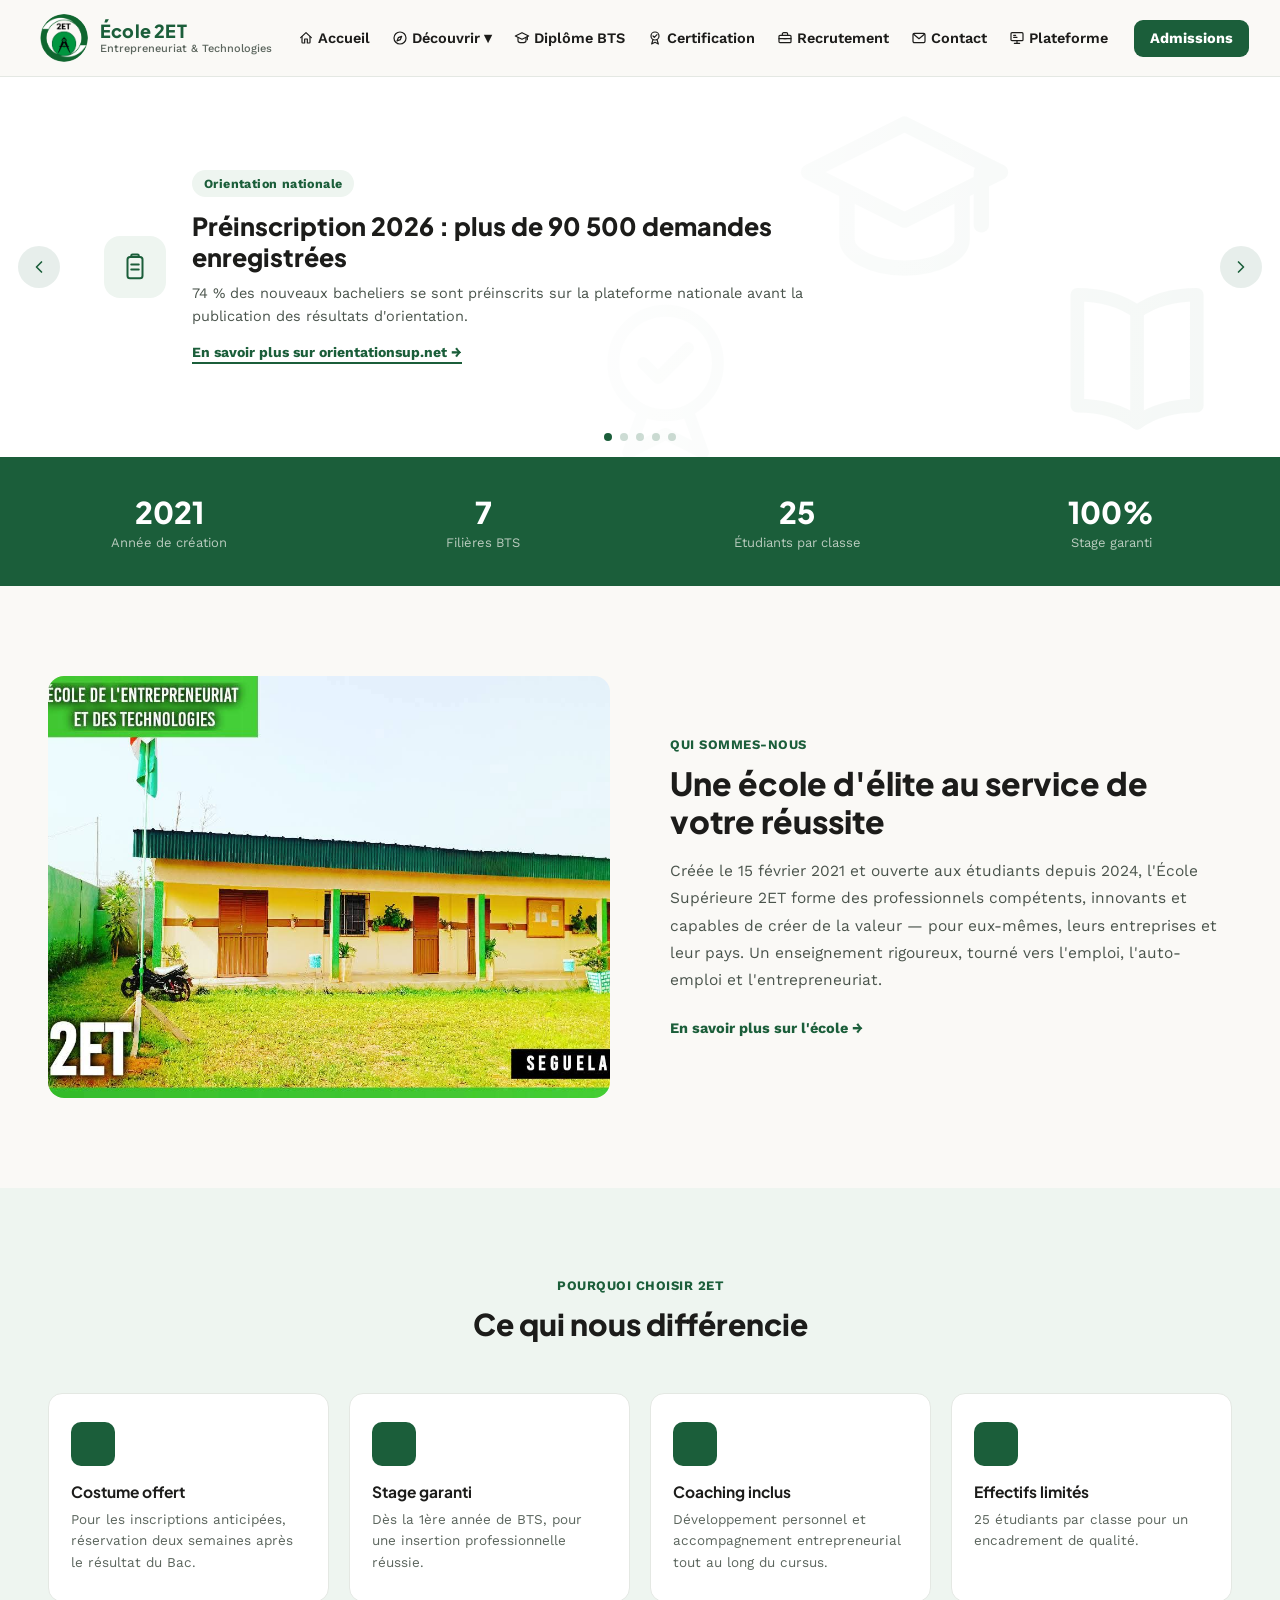
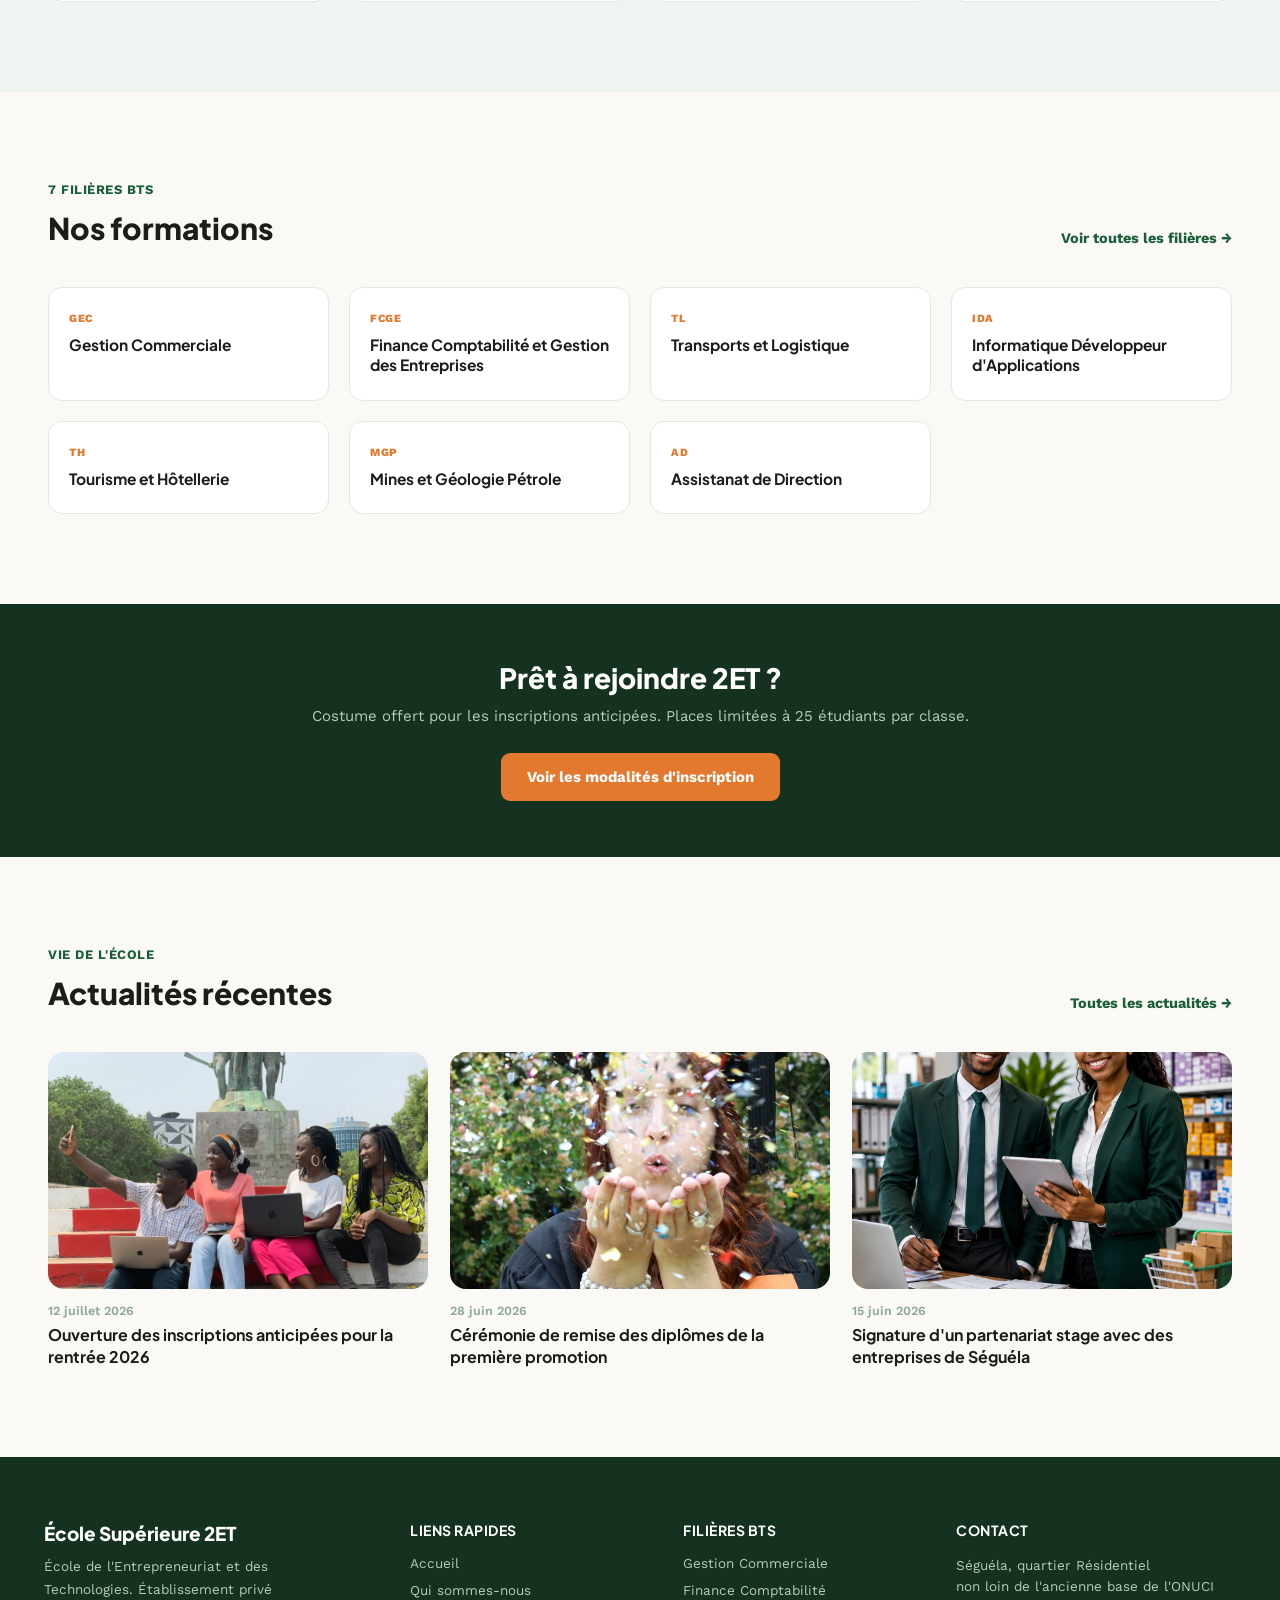
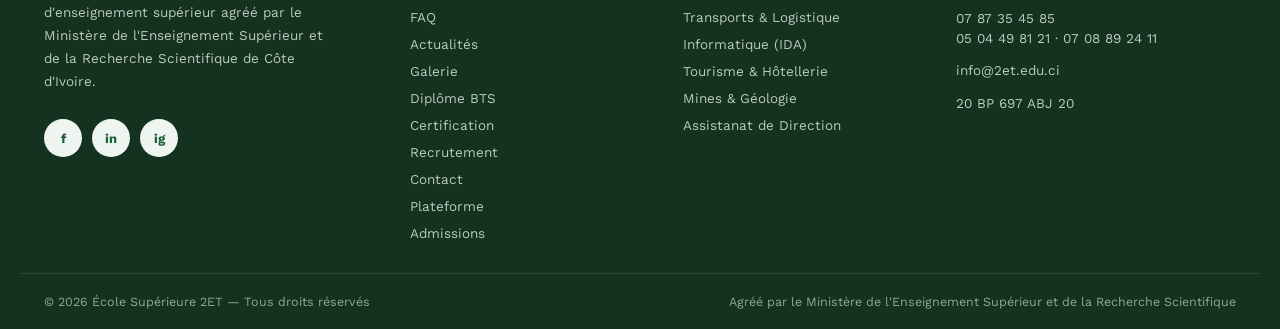
==== index.html @ e2f758a6 "Réorganise la navbar (icônes, regroupement Découvrir, correction du débordement sur écrans moyens) e" ====
<!DOCTYPE html>
<html lang="fr">
<head>
<meta charset="utf-8">
<meta name="viewport" content="width=device-width, initial-scale=1">
<title>École Supérieure 2ET — Votre avenir commence ici</title>
<meta name="description" content="École Supérieure 2ET, École de l'Entrepreneuriat et des Technologies à Séguéla, Côte d'Ivoire. 7 filières BTS, stage garanti dès la 1ère année.">
<link rel="icon" href="images/logo-2et.png">
<link rel="preconnect" href="https://fonts.googleapis.com">
<link href="https://fonts.googleapis.com/css2?family=Plus+Jakarta+Sans:wght@500;700;800&family=Work+Sans:wght@400;500;600&display=swap" rel="stylesheet">
<link rel="stylesheet" href="css/style.css">
</head>
<body>

<header class="site-header">
  <div class="container">
    <a href="index.html" class="brand">
      <img src="images/logo-2et.png" alt="Logo École 2ET">
      <div>
        <div class="brand-name">École 2ET</div>
        <div class="brand-sub">Entrepreneuriat &amp; Technologies</div>
      </div>
    </a>

    <nav class="site-nav">
      <a href="index.html"><svg class="nav-icon" viewBox="0 0 24 24" fill="none" stroke="currentColor" stroke-width="1.8" stroke-linecap="round" stroke-linejoin="round"><path d="M4 11.5 12 4l8 7.5"/><path d="M6 10v8.5a1 1 0 0 0 1 1h3v-6h4v6h3a1 1 0 0 0 1-1V10"/></svg>Accueil</a>
      <div class="nav-dropdown">
        <span class="nav-dropdown-toggle"><svg class="nav-icon" viewBox="0 0 24 24" fill="none" stroke="currentColor" stroke-width="1.8" stroke-linecap="round" stroke-linejoin="round"><circle cx="12" cy="12" r="9"/><path d="m14.5 9.5-2 5-5 2 2-5Z"/></svg>Découvrir <span>▾</span></span>
        <div class="nav-dropdown-menu">
          <a href="a-propos.html"><svg class="nav-icon" viewBox="0 0 24 24" fill="none" stroke="currentColor" stroke-width="1.8" stroke-linecap="round" stroke-linejoin="round"><circle cx="12" cy="12" r="9"/><line x1="12" y1="11" x2="12" y2="16"/><circle cx="12" cy="7.5" r="0.9" fill="currentColor" stroke="none"/></svg>Qui sommes-nous</a>
          <a href="faq.html"><svg class="nav-icon" viewBox="0 0 24 24" fill="none" stroke="currentColor" stroke-width="1.8" stroke-linecap="round" stroke-linejoin="round"><circle cx="12" cy="12" r="9"/><path d="M9.5 9.5a2.5 2.5 0 1 1 3.5 2.3c-.7.3-1 .9-1 1.7"/><circle cx="12" cy="17" r="0.9" fill="currentColor" stroke="none"/></svg>FAQ</a>
          <a href="actualites.html"><svg class="nav-icon" viewBox="0 0 24 24" fill="none" stroke="currentColor" stroke-width="1.8" stroke-linecap="round" stroke-linejoin="round"><rect x="3" y="5" width="14" height="15" rx="1"/><path d="M17 8h3a1 1 0 0 1 1 1v10a2 2 0 0 1-2 2H5"/><line x1="6.5" y1="9" x2="13.5" y2="9"/><line x1="6.5" y1="12.5" x2="13.5" y2="12.5"/><line x1="6.5" y1="16" x2="11" y2="16"/></svg>Actualités</a>
          <a href="galerie.html"><svg class="nav-icon" viewBox="0 0 24 24" fill="none" stroke="currentColor" stroke-width="1.8" stroke-linecap="round" stroke-linejoin="round"><rect x="3" y="3" width="14" height="14" rx="1.5"/><path d="m3 13 4-4 3 3 4-5 3 3.5"/><circle cx="7.5" cy="7.5" r="1.2" fill="currentColor" stroke="none"/><path d="M20 7v11a2 2 0 0 1-2 2H7"/></svg>Galerie</a>
        </div>
      </div>
      <a href="formations.html"><svg class="nav-icon" viewBox="0 0 24 24" fill="none" stroke="currentColor" stroke-width="1.8" stroke-linecap="round" stroke-linejoin="round"><path d="M2 9 12 4l10 5-10 5-10-5Z"/><path d="M6 11.5V16c0 1.5 2.5 3 6 3s6-1.5 6-3v-4.5"/><path d="M20 9v5.5"/></svg>Diplôme BTS</a>
      <a href="formation-continue.html"><svg class="nav-icon" viewBox="0 0 24 24" fill="none" stroke="currentColor" stroke-width="1.8" stroke-linecap="round" stroke-linejoin="round"><circle cx="12" cy="9" r="6"/><path d="m9 9 2 2 4-4"/><path d="M9 14.5 7 21l5-2.5L17 21l-2-6.5"/></svg>Certification</a>
      <a href="recrutement.html"><svg class="nav-icon" viewBox="0 0 24 24" fill="none" stroke="currentColor" stroke-width="1.8" stroke-linecap="round" stroke-linejoin="round"><rect x="3" y="8" width="18" height="11" rx="1.5"/><path d="M8 8V6a2 2 0 0 1 2-2h4a2 2 0 0 1 2 2v2"/><line x1="3" y1="13" x2="21" y2="13"/><line x1="10.5" y1="13" x2="13.5" y2="13"/></svg>Recrutement</a>
      <a href="contact.html"><svg class="nav-icon" viewBox="0 0 24 24" fill="none" stroke="currentColor" stroke-width="1.8" stroke-linecap="round" stroke-linejoin="round"><rect x="3" y="5" width="18" height="14" rx="2"/><path d="m4 6.5 8 6.5 8-6.5"/></svg>Contact</a>
      <a href="plateforme.html"><svg class="nav-icon" viewBox="0 0 24 24" fill="none" stroke="currentColor" stroke-width="1.8" stroke-linecap="round" stroke-linejoin="round"><rect x="3" y="4" width="18" height="12" rx="1.5"/><line x1="8" y1="20" x2="16" y2="20"/><line x1="12" y1="16" x2="12" y2="20"/><line x1="7" y1="8" x2="10" y2="8"/><line x1="7" y1="11" x2="12" y2="11"/></svg>Plateforme</a>
    </nav>

    <div class="site-cta">
      <a href="admissions.html" class="btn btn-green">Admissions</a>
    </div>

    <button class="burger" aria-label="Menu">
      <span></span><span></span><span></span>
    </button>
  </div>

  <div class="mobile-nav">
    <a href="index.html"><svg class="nav-icon" viewBox="0 0 24 24" fill="none" stroke="currentColor" stroke-width="1.8" stroke-linecap="round" stroke-linejoin="round"><path d="M4 11.5 12 4l8 7.5"/><path d="M6 10v8.5a1 1 0 0 0 1 1h3v-6h4v6h3a1 1 0 0 0 1-1V10"/></svg>Accueil</a>
    <a href="a-propos.html"><svg class="nav-icon" viewBox="0 0 24 24" fill="none" stroke="currentColor" stroke-width="1.8" stroke-linecap="round" stroke-linejoin="round"><circle cx="12" cy="12" r="9"/><line x1="12" y1="11" x2="12" y2="16"/><circle cx="12" cy="7.5" r="0.9" fill="currentColor" stroke="none"/></svg>Qui sommes-nous</a>
    <a href="faq.html"><svg class="nav-icon" viewBox="0 0 24 24" fill="none" stroke="currentColor" stroke-width="1.8" stroke-linecap="round" stroke-linejoin="round"><circle cx="12" cy="12" r="9"/><path d="M9.5 9.5a2.5 2.5 0 1 1 3.5 2.3c-.7.3-1 .9-1 1.7"/><circle cx="12" cy="17" r="0.9" fill="currentColor" stroke="none"/></svg>FAQ</a>
    <a href="actualites.html"><svg class="nav-icon" viewBox="0 0 24 24" fill="none" stroke="currentColor" stroke-width="1.8" stroke-linecap="round" stroke-linejoin="round"><rect x="3" y="5" width="14" height="15" rx="1"/><path d="M17 8h3a1 1 0 0 1 1 1v10a2 2 0 0 1-2 2H5"/><line x1="6.5" y1="9" x2="13.5" y2="9"/><line x1="6.5" y1="12.5" x2="13.5" y2="12.5"/><line x1="6.5" y1="16" x2="11" y2="16"/></svg>Actualités</a>
    <a href="galerie.html"><svg class="nav-icon" viewBox="0 0 24 24" fill="none" stroke="currentColor" stroke-width="1.8" stroke-linecap="round" stroke-linejoin="round"><rect x="3" y="3" width="14" height="14" rx="1.5"/><path d="m3 13 4-4 3 3 4-5 3 3.5"/><circle cx="7.5" cy="7.5" r="1.2" fill="currentColor" stroke="none"/><path d="M20 7v11a2 2 0 0 1-2 2H7"/></svg>Galerie</a>
    <a href="formations.html"><svg class="nav-icon" viewBox="0 0 24 24" fill="none" stroke="currentColor" stroke-width="1.8" stroke-linecap="round" stroke-linejoin="round"><path d="M2 9 12 4l10 5-10 5-10-5Z"/><path d="M6 11.5V16c0 1.5 2.5 3 6 3s6-1.5 6-3v-4.5"/><path d="M20 9v5.5"/></svg>Diplôme BTS</a>
    <a href="formation-continue.html"><svg class="nav-icon" viewBox="0 0 24 24" fill="none" stroke="currentColor" stroke-width="1.8" stroke-linecap="round" stroke-linejoin="round"><circle cx="12" cy="9" r="6"/><path d="m9 9 2 2 4-4"/><path d="M9 14.5 7 21l5-2.5L17 21l-2-6.5"/></svg>Certification</a>
    <a href="recrutement.html"><svg class="nav-icon" viewBox="0 0 24 24" fill="none" stroke="currentColor" stroke-width="1.8" stroke-linecap="round" stroke-linejoin="round"><rect x="3" y="8" width="18" height="11" rx="1.5"/><path d="M8 8V6a2 2 0 0 1 2-2h4a2 2 0 0 1 2 2v2"/><line x1="3" y1="13" x2="21" y2="13"/><line x1="10.5" y1="13" x2="13.5" y2="13"/></svg>Recrutement</a>
    <a href="contact.html"><svg class="nav-icon" viewBox="0 0 24 24" fill="none" stroke="currentColor" stroke-width="1.8" stroke-linecap="round" stroke-linejoin="round"><rect x="3" y="5" width="18" height="14" rx="2"/><path d="m4 6.5 8 6.5 8-6.5"/></svg>Contact</a>
    <a href="plateforme.html"><svg class="nav-icon" viewBox="0 0 24 24" fill="none" stroke="currentColor" stroke-width="1.8" stroke-linecap="round" stroke-linejoin="round"><rect x="3" y="4" width="18" height="12" rx="1.5"/><line x1="8" y1="20" x2="16" y2="20"/><line x1="12" y1="16" x2="12" y2="20"/><line x1="7" y1="8" x2="10" y2="8"/><line x1="7" y1="11" x2="12" y2="11"/></svg>Plateforme</a>
    <a href="admissions.html" class="btn btn-green">Admissions</a>
  </div>
</header>

<section class="hero">
  <div class="hero-slides">

    <div class="hero-slide active">
      <div class="hero-slide-inner">
        <div class="hero-slide-icon">
          <svg viewBox="0 0 24 24" fill="none" stroke="currentColor" stroke-width="1.6" stroke-linecap="round" stroke-linejoin="round"><rect x="6" y="4" width="12" height="17" rx="2"/><path d="M9 4V3a1 1 0 0 1 1-1h4a1 1 0 0 1 1 1v1"/><line x1="9" y1="10" x2="15" y2="10"/><line x1="9" y1="14" x2="15" y2="14"/></svg>
        </div>
        <div class="hero-slide-body">
          <div class="hero-slide-eyebrow">Orientation nationale</div>
          <h2 class="hero-slide-title">Préinscription 2026 : plus de 90 500 demandes enregistrées</h2>
          <p class="hero-slide-text">74 % des nouveaux bacheliers se sont préinscrits sur la plateforme nationale avant la publication des résultats d'orientation.</p>
          <a href="https://orientationsup.net" target="_blank" rel="noopener" class="hero-slide-link">En savoir plus sur orientationsup.net →</a>
        </div>
      </div>
    </div>

    <div class="hero-slide">
      <div class="hero-slide-inner">
        <div class="hero-slide-icon">
          <svg viewBox="0 0 24 24" fill="none" stroke="currentColor" stroke-width="1.6" stroke-linecap="round" stroke-linejoin="round"><circle cx="12" cy="10" r="7"/><path d="m9 10 2 2 4-4"/><path d="M9 16.5 7 22l5-2.5L17 22l-2-5.5"/></svg>
        </div>
        <div class="hero-slide-body">
          <div class="hero-slide-eyebrow">Orientation nationale</div>
          <h2 class="hero-slide-title">Résultats d'orientation 2026 disponibles</h2>
          <p class="hero-slide-text">88 848 bacheliers orientés, soit 98,1 % des préinscrits, publiés le 27 août 2026 sur orientationsup.net.</p>
          <a href="https://orientationsup.net" target="_blank" rel="noopener" class="hero-slide-link">Consulter les résultats →</a>
        </div>
      </div>
    </div>

    <div class="hero-slide">
      <div class="hero-slide-inner">
        <div class="hero-slide-icon">
          <svg viewBox="0 0 24 24" fill="none" stroke="currentColor" stroke-width="1.6" stroke-linecap="round" stroke-linejoin="round"><path d="M4 12a8 8 0 0 1 14-5.3L20 8"/><path d="M20 4v4h-4"/><path d="M20 12a8 8 0 0 1-14 5.3L4 16"/><path d="M4 20v-4h4"/></svg>
        </div>
        <div class="hero-slide-body">
          <div class="hero-slide-eyebrow">Orientation nationale</div>
          <h2 class="hero-slide-title">Réclamation &amp; réaffectation jusqu'au 2 septembre</h2>
          <p class="hero-slide-text">Les bacheliers non orientés ou souhaitant ajuster leur affectation peuvent soumettre une nouvelle demande, en ligne et gratuitement, jusqu'au mercredi 2 septembre 2026.</p>
          <a href="https://orientationsup.net" target="_blank" rel="noopener" class="hero-slide-link">Faire ma demande →</a>
        </div>
      </div>
    </div>

    <div class="hero-slide">
      <div class="hero-slide-inner">
        <div class="hero-slide-icon">
          <svg viewBox="0 0 24 24" fill="none" stroke="currentColor" stroke-width="1.6" stroke-linecap="round" stroke-linejoin="round"><rect x="3" y="5" width="18" height="16" rx="2"/><line x1="3" y1="10" x2="21" y2="10"/><line x1="8" y1="3" x2="8" y2="7"/><line x1="16" y1="3" x2="16" y2="7"/><path d="m8 15 2.5 2.5L16 13"/></svg>
        </div>
        <div class="hero-slide-body">
          <div class="hero-slide-eyebrow">Admissions École 2ET</div>
          <h2 class="hero-slide-title">Inscriptions ouvertes : du 1er septembre au 2 octobre 2026</h2>
          <p class="hero-slide-text">Nouveaux bacheliers et anciens étudiants, venez finaliser votre inscription directement à l'École 2ET à Séguéla.</p>
          <a href="admissions.html" class="hero-slide-link">S'inscrire maintenant →</a>
        </div>
      </div>
    </div>

    <div class="hero-slide">
      <div class="hero-slide-inner">
        <div class="hero-slide-icon">
          <svg viewBox="0 0 24 24" fill="none" stroke="currentColor" stroke-width="1.6" stroke-linecap="round" stroke-linejoin="round"><path d="M12 6.5c-1.8-1.3-4.2-2-7-2v13c2.8 0 5.2.7 7 2 1.8-1.3 4.2-2 7-2v-13c-2.8 0-5.2.7-7 2Z"/><line x1="12" y1="6.5" x2="12" y2="19.5"/></svg>
        </div>
        <div class="hero-slide-body">
          <div class="hero-slide-eyebrow">Rentrée 2026</div>
          <h2 class="hero-slide-title">Début effectif des cours le 14 septembre 2026</h2>
          <p class="hero-slide-text">Toute la promotion 2026-2027 est attendue pour le lancement officiel de l'année académique à l'École 2ET.</p>
        </div>
      </div>
    </div>

  </div>

  <button class="hero-arrow hero-arrow-prev" aria-label="Annonce précédente">
    <svg viewBox="0 0 24 24" fill="none" stroke="currentColor" stroke-width="2" stroke-linecap="round" stroke-linejoin="round"><path d="M15 18l-6-6 6-6"/></svg>
  </button>
  <button class="hero-arrow hero-arrow-next" aria-label="Annonce suivante">
    <svg viewBox="0 0 24 24" fill="none" stroke="currentColor" stroke-width="2" stroke-linecap="round" stroke-linejoin="round"><path d="M9 18l6-6-6-6"/></svg>
  </button>

  <div class="hero-dots">
    <button class="hero-dot active" data-slide="0" aria-label="Annonce 1"></button>
    <button class="hero-dot" data-slide="1" aria-label="Annonce 2"></button>
    <button class="hero-dot" data-slide="2" aria-label="Annonce 3"></button>
    <button class="hero-dot" data-slide="3" aria-label="Annonce 4"></button>
    <button class="hero-dot" data-slide="4" aria-label="Annonce 5"></button>
  </div>
</section>

<div class="stats-bar">
  <div class="stats-grid">
    <div><div class="value">2021</div><div class="label">Année de création</div></div>
    <div><div class="value">7</div><div class="label">Filières BTS</div></div>
    <div><div class="value">25</div><div class="label">Étudiants par classe</div></div>
    <div><div class="value">100%</div><div class="label">Stage garanti</div></div>
  </div>
</div>

<section class="section">
  <div class="container grid-2">
    <div class="photo-frame">
      <img src="images/campus/campus-4.jpg" alt="Bâtiment du campus de l'École 2ET à Séguéla">
    </div>
    <div>
      <div class="eyebrow">Qui sommes-nous</div>
      <h2 style="font-size:32px;margin:0 0 18px;line-height:1.2">Une école d'élite au service de votre réussite</h2>
      <p style="font-size:15.5px;line-height:1.75;color:var(--text-secondary);margin:0 0 24px">Créée le 15 février 2021 et ouverte aux étudiants depuis 2024, l'École Supérieure 2ET forme des professionnels compétents, innovants et capables de créer de la valeur — pour eux-mêmes, leurs entreprises et leur pays. Un enseignement rigoureux, tourné vers l'emploi, l'auto-emploi et l'entrepreneuriat.</p>
      <a href="a-propos.html" style="color:var(--green);font-weight:700;font-size:14.5px">En savoir plus sur l'école →</a>
    </div>
  </div>
</section>

<section class="section" style="background:var(--green-light);padding:90px 24px">
  <div class="container">
    <div style="text-align:center;max-width:640px;margin:0 auto 50px">
      <div class="eyebrow">Pourquoi choisir 2ET</div>
      <h2 style="font-size:30px">Ce qui nous différencie</h2>
    </div>
    <div class="grid-4">
      <div class="card">
        <div class="card-icon"></div>
        <div class="card-title">Costume offert</div>
        <div class="card-desc">Pour les inscriptions anticipées, réservation deux semaines après le résultat du Bac.</div>
      </div>
      <div class="card">
        <div class="card-icon"></div>
        <div class="card-title">Stage garanti</div>
        <div class="card-desc">Dès la 1ère année de BTS, pour une insertion professionnelle réussie.</div>
      </div>
      <div class="card">
        <div class="card-icon"></div>
        <div class="card-title">Coaching inclus</div>
        <div class="card-desc">Développement personnel et accompagnement entrepreneurial tout au long du cursus.</div>
      </div>
      <div class="card">
        <div class="card-icon"></div>
        <div class="card-title">Effectifs limités</div>
        <div class="card-desc">25 étudiants par classe pour un encadrement de qualité.</div>
      </div>
    </div>
  </div>
</section>

<section class="section">
  <div class="container">
    <div style="display:flex;justify-content:space-between;align-items:flex-end;margin-bottom:40px;flex-wrap:wrap;gap:16px">
      <div>
        <div class="eyebrow">7 filières BTS</div>
        <h2 style="font-size:30px">Nos formations</h2>
      </div>
      <a href="formations.html" style="color:var(--green);font-weight:700;font-size:14.5px">Voir toutes les filières →</a>
    </div>
    <div class="grid-4">
      <a href="formations.html#gec" class="program-tile"><div class="program-code">GEC</div><div class="program-name">Gestion Commerciale</div></a>
      <a href="formations.html#fcge" class="program-tile"><div class="program-code">FCGE</div><div class="program-name">Finance Comptabilité et Gestion des Entreprises</div></a>
      <a href="formations.html#log" class="program-tile"><div class="program-code">TL</div><div class="program-name">Transports et Logistique</div></a>
      <a href="formations.html#ida" class="program-tile"><div class="program-code">IDA</div><div class="program-name">Informatique Développeur d'Applications</div></a>
      <a href="formations.html#th" class="program-tile"><div class="program-code">TH</div><div class="program-name">Tourisme et Hôtellerie</div></a>
      <a href="formations.html#mgp" class="program-tile"><div class="program-code">MGP</div><div class="program-name">Mines et Géologie Pétrole</div></a>
      <a href="formations.html#ad" class="program-tile"><div class="program-code">AD</div><div class="program-name">Assistanat de Direction</div></a>
    </div>
  </div>
</section>

<div class="cta-band">
  <div class="container">
    <h2>Prêt à rejoindre 2ET ?</h2>
    <p>Costume offert pour les inscriptions anticipées. Places limitées à 25 étudiants par classe.</p>
    <a href="admissions.html" class="btn btn-orange">Voir les modalités d'inscription</a>
  </div>
</div>

<section class="section">
  <div class="container">
    <div style="display:flex;justify-content:space-between;align-items:flex-end;margin-bottom:40px;flex-wrap:wrap;gap:16px">
      <div>
        <div class="eyebrow">Vie de l'école</div>
        <h2 style="font-size:30px">Actualités récentes</h2>
      </div>
      <a href="actualites.html" style="color:var(--green);font-weight:700;font-size:14.5px">Toutes les actualités →</a>
    </div>
    <div class="grid-3">
      <a href="actualites.html" class="news-card">
        <div class="photo-frame"><img src="images/stock/hero-students.jpg" alt=""></div>
        <div class="news-date">12 juillet 2026</div>
        <div class="news-title">Ouverture des inscriptions anticipées pour la rentrée 2026</div>
      </a>
      <a href="actualites.html" class="news-card">
        <div class="photo-frame"><img src="images/stock/graduation.jpg" alt=""></div>
        <div class="news-date">28 juin 2026</div>
        <div class="news-title">Cérémonie de remise des diplômes de la première promotion</div>
      </a>
      <a href="actualites.html" class="news-card">
        <div class="photo-frame"><img src="images/programs/gec.png" alt=""></div>
        <div class="news-date">15 juin 2026</div>
        <div class="news-title">Signature d'un partenariat stage avec des entreprises de Séguéla</div>
      </a>
    </div>
  </div>
</section>

<footer class="site-footer">
  <div class="footer-grid">
    <div>
      <div class="footer-brand">École Supérieure 2ET</div>
      <div class="footer-desc">École de l'Entrepreneuriat et des Technologies. Établissement privé d'enseignement supérieur agréé par le Ministère de l'Enseignement Supérieur et de la Recherche Scientifique de Côte d'Ivoire.</div>
      <div class="socials">
        <a href="#" class="social-btn">f</a>
        <a href="#" class="social-btn">in</a>
        <a href="#" class="social-btn">ig</a>
      </div>
    </div>
    <div>
      <div class="footer-heading">Liens rapides</div>
      <div class="footer-links">
        <a href="index.html">Accueil</a>
        <a href="a-propos.html">Qui sommes-nous</a>
        <a href="faq.html">FAQ</a>
        <a href="actualites.html">Actualités</a>
        <a href="galerie.html">Galerie</a>
        <a href="formations.html">Diplôme BTS</a>
        <a href="formation-continue.html">Certification</a>
        <a href="recrutement.html">Recrutement</a>
        <a href="contact.html">Contact</a>
        <a href="plateforme.html">Plateforme</a>
        <a href="admissions.html">Admissions</a>
      </div>
    </div>
    <div>
      <div class="footer-heading">Filières BTS</div>
      <div class="footer-links">
        <a href="formations.html#gec">Gestion Commerciale</a>
        <a href="formations.html#fcge">Finance Comptabilité</a>
        <a href="formations.html#log">Transports &amp; Logistique</a>
        <a href="formations.html#ida">Informatique (IDA)</a>
        <a href="formations.html#th">Tourisme &amp; Hôtellerie</a>
        <a href="formations.html#mgp">Mines &amp; Géologie</a>
        <a href="formations.html#ad">Assistanat de Direction</a>
      </div>
    </div>
    <div>
      <div class="footer-heading">Contact</div>
      <div class="footer-contact">
        <div>Séguéla, quartier Résidentiel<br>non loin de l'ancienne base de l'ONUCI</div>
        <div>07 87 35 45 85<br>05 04 49 81 21 · 07 08 89 24 11</div>
        <div>info@2et.edu.ci</div>
        <div>20 BP 697 ABJ 20</div>
      </div>
    </div>
  </div>
  <div class="footer-bottom">
    <div>© <span id="year"></span> École Supérieure 2ET — Tous droits réservés</div>
    <div>Agréé par le Ministère de l'Enseignement Supérieur et de la Recherche Scientifique</div>
  </div>
</footer>

<script>document.getElementById('year').textContent = new Date().getFullYear();</script>
<script src="js/config.js"></script>
<script src="js/main.js"></script>
</body>
</html>
---- css/style.css ----
/* École Supérieure 2ET — feuille de style partagée */

:root {
  --green-dark: #14321F;
  --green: #1B5E3A;
  --green-darker: #14432A;
  --green-light: #EEF5F0;
  --orange: #E2792F;
  --orange-dark: #C7671F;
  --gold: #D9A62E;
  --bg: #FAF9F6;
  --border: #E4E8E3;
  --text: #1C1C1A;
  --text-secondary: #4A544C;
  --text-muted: #5B655D;
  --text-on-dark-muted: #B9CBBE;
  --text-on-dark-faint: #8FA895;
  --font-heading: 'Plus Jakarta Sans', sans-serif;
  --font-body: 'Work Sans', sans-serif;
}

* { box-sizing: border-box; }

html, body { margin: 0; padding: 0; }

body {
  background: var(--bg);
  font-family: var(--font-body);
  color: var(--text);
}

a { color: inherit; text-decoration: none; }
img { max-width: 100%; display: block; }
button { font-family: inherit; }

.container {
  max-width: 1240px;
  margin: 0 auto;
  padding: 0 24px;
}

.section { padding: 90px 24px; }
.section-narrow { max-width: 900px; margin: 0 auto; padding: 70px 24px; }

.eyebrow {
  color: var(--green);
  font-weight: 700;
  font-size: 13px;
  letter-spacing: 0.5px;
  text-transform: uppercase;
  margin-bottom: 12px;
}
.eyebrow-light { color: var(--gold); }

h1, h2, h3 { font-family: var(--font-heading); font-weight: 800; margin: 0; color: var(--text); }

.btn {
  display: inline-block;
  padding: 15px 26px;
  border-radius: 9px;
  font-weight: 700;
  font-size: 15px;
  border: none;
  cursor: pointer;
  font-family: var(--font-body);
}
.btn-orange { background: var(--orange); color: #fff; }
.btn-orange:hover { background: var(--orange-dark); }
.btn-green { background: var(--green); color: #fff; }
.btn-green:hover { background: var(--green-darker); }
.btn-white { background: #fff; color: var(--green); }
.btn-white:hover { background: var(--green-light); }
.btn-outline { background: rgba(255,255,255,0.1); border: 1.5px solid rgba(255,255,255,0.4); color: #fff; }
.btn-outline:hover { background: rgba(255,255,255,0.2); }

/* ---- Header ---- */
.site-header {
  position: sticky; top: 0; z-index: 100;
  background: var(--bg);
  border-bottom: 1px solid var(--border);
}
.site-header .container {
  display: flex; align-items: center; justify-content: space-between;
  padding: 14px 20px; gap: 16px;
}
.brand { display: flex; align-items: center; gap: 12px; flex-shrink: 0; }
.brand img { width: 48px; height: 48px; border-radius: 50%; object-fit: cover; }
.brand-name { font-family: var(--font-heading); font-weight: 800; font-size: 18px; color: var(--green); letter-spacing: 0.2px; line-height: 1.15; }
.brand-sub { font-size: 11px; color: var(--text-muted); font-weight: 500; }

.site-nav { display: flex; align-items: center; gap: 2px; flex: 1; justify-content: center; }
.site-nav a, .site-nav .nav-dropdown-toggle {
  padding: 9px 10px; border-radius: 8px; font-size: 14.5px; font-weight: 600; color: var(--text);
  cursor: pointer; display: flex; align-items: center; gap: 4px; white-space: nowrap;
}
.site-nav a:hover, .site-nav .nav-dropdown-toggle:hover { background: var(--green-light); color: var(--green); }
.nav-dropdown { position: relative; }
.nav-dropdown-menu {
  position: absolute; top: 100%; left: 0; background: #fff; border: 1px solid var(--border);
  border-radius: 10px; box-shadow: 0 12px 28px rgba(20,40,25,0.12); min-width: 210px; padding: 8px;
  display: none; flex-direction: column; gap: 2px;
}
.nav-dropdown.open .nav-dropdown-menu { display: flex; }
.nav-dropdown-menu a { padding: 10px 12px; border-radius: 7px; font-size: 14px; font-weight: 500; color: var(--text); display: flex; align-items: center; gap: 8px; }
.nav-dropdown-menu a:hover { background: var(--green-light); color: var(--green); }

.site-cta { flex-shrink: 0; }
.site-cta .btn { padding: 10px 16px; font-size: 14.5px; white-space: nowrap; }

.burger {
  display: none; background: none; border: none; padding: 8px; cursor: pointer;
  flex-direction: column; gap: 5px; width: 40px; height: 40px; align-items: center; justify-content: center;
}
.burger span { width: 22px; height: 2px; background: var(--green); display: block; }

.mobile-nav {
  display: none; flex-direction: column; padding: 8px 20px 20px; gap: 2px;
  border-top: 1px solid var(--border); background: var(--bg);
}
.mobile-nav.open { display: flex; }
.mobile-nav a { padding: 12px 8px; font-size: 15px; font-weight: 600; color: var(--text); border-bottom: 1px solid #EEE; display: flex; align-items: center; gap: 10px; }
.mobile-nav .btn { margin-top: 10px; text-align: center; }
.nav-icon { width: 16px; height: 16px; flex-shrink: 0; }
.mobile-nav a .nav-icon { width: 17px; height: 17px; }

/* ---- Hero : carrousel d'annonces (espace publicitaire institutionnel) ----
   Arrière-plan fixe (motif toque/livre/badge + dégradé blanc), inchangé d'une
   annonce à l'autre — seul le contenu de chaque slide se fond en transition. */
.hero { position: relative; overflow: hidden; }
.hero-slides {
  position: relative; min-height: clamp(300px, 34vw, 380px);
  background-color: #fff;
  background-image:
    linear-gradient(100deg, #fff 0%, #fff 38%, rgba(255,255,255,0.82) 60%, rgba(255,255,255,0.55) 100%),
    url('../images/hero-pattern.svg');
  background-repeat: no-repeat, no-repeat;
  background-position: center, right center;
  background-size: cover, cover;
}
.hero-slide {
  position: absolute; inset: 0; display: flex; align-items: center;
  opacity: 0; visibility: hidden; transition: opacity 0.5s ease;
}
.hero-slide.active { opacity: 1; visibility: visible; z-index: 1; }

.hero-slide-inner {
  position: relative; z-index: 2; max-width: 1240px; margin: 0 auto; width: 100%;
  padding: 40px 84px; display: flex; align-items: center; gap: 26px;
}
.hero-slide-icon {
  flex-shrink: 0; width: 62px; height: 62px; border-radius: 16px; background: var(--green-light); color: var(--green);
  display: flex; align-items: center; justify-content: center;
}
.hero-slide-icon svg { width: 30px; height: 30px; }
.hero-slide-body { max-width: 640px; }
.hero-slide-eyebrow {
  display: inline-block; background: var(--green-light); color: var(--green);
  font-size: 12.5px; font-weight: 700; letter-spacing: 0.4px; padding: 6px 12px; border-radius: 100px; margin-bottom: 14px;
}
.hero-slide-title { font-family: var(--font-heading); font-size: 25px; font-weight: 800; line-height: 1.25; color: var(--text); margin: 0 0 10px; }
.hero-slide-text { font-size: 14.5px; line-height: 1.55; color: var(--text-secondary); margin: 0 0 14px; }
.hero-slide-link { display: inline-block; color: var(--green); font-weight: 700; font-size: 14px; border-bottom: 2px solid var(--green); padding-bottom: 2px; }
.hero-slide-link:hover { border-color: var(--orange); color: var(--orange); }

.hero-arrow {
  position: absolute; top: 50%; transform: translateY(-50%); z-index: 4;
  width: 42px; height: 42px; border-radius: 50%; border: none; cursor: pointer;
  background: rgba(27,94,58,0.10); color: var(--green); display: flex; align-items: center; justify-content: center;
  transition: background 0.2s ease;
}
.hero-arrow:hover { background: rgba(27,94,58,0.2); }
.hero-arrow svg { width: 20px; height: 20px; }
.hero-arrow-prev { left: 18px; }
.hero-arrow-next { right: 18px; }

.hero-dots { position: absolute; z-index: 4; bottom: 16px; left: 0; right: 0; display: flex; justify-content: center; gap: 8px; }
.hero-dot { width: 8px; height: 8px; border-radius: 50%; background: rgba(27,94,58,0.22); border: none; padding: 0; cursor: pointer; }
.hero-dot.active { background: var(--green); }

@media (max-width: 700px) {
  .hero-slide-inner { padding: 30px 52px; flex-direction: column; align-items: flex-start; gap: 14px; text-align: left; }
  .hero-slide-icon { width: 48px; height: 48px; }
  .hero-slide-icon svg { width: 24px; height: 24px; }
  .hero-slide-title { font-size: 20px; }
  .hero-slide-text { font-size: 13.5px; }
  .hero-arrow { width: 34px; height: 34px; }
  .hero-arrow svg { width: 16px; height: 16px; }
  .hero-arrow-prev { left: 8px; }
  .hero-arrow-next { right: 8px; }
}

/* ---- Page hero (interior pages) ---- */
.page-hero { background: var(--green); padding: 70px 24px 50px; text-align: center; }
.page-hero .container { max-width: 900px; }
.page-hero h1 { font-size: 36px; color: #fff; margin: 0 0 14px; }
.page-hero p { font-size: 15.5px; color: #DCE8DE; margin: 0; line-height: 1.6; }

/* ---- Stats ---- */
.stats-bar { background: var(--green); }
.stats-grid { display: grid; grid-template-columns: repeat(4,1fr); gap: 24px; text-align: center; padding: 36px 24px; }
.stats-grid .value { font-family: var(--font-heading); font-weight: 800; font-size: 30px; color: #fff; }
.stats-grid .label { font-size: 13px; color: var(--text-on-dark-muted); margin-top: 4px; }

/* ---- Cards ---- */
.card { background: #fff; border: 1px solid var(--border); border-radius: 14px; padding: 28px 22px; }
.card-icon { width: 44px; height: 44px; border-radius: 10px; background: var(--green); margin-bottom: 16px; }
.card-title { font-family: var(--font-heading); font-weight: 700; font-size: 15.5px; color: var(--text); margin-bottom: 8px; }
.card-desc { font-size: 13.5px; line-height: 1.6; color: var(--text-muted); }

.grid-2 { display: grid; grid-template-columns: 1fr 1fr; gap: 60px; align-items: center; }
.grid-4 { display: grid; grid-template-columns: repeat(4,1fr); gap: 20px; }
.grid-3 { display: grid; grid-template-columns: repeat(3,1fr); gap: 22px; }

.photo-frame { border-radius: 16px; overflow: hidden; aspect-ratio: 4/3; }
.photo-frame img { width: 100%; height: 100%; object-fit: cover; }

/* ---- Program cards (home) ---- */
.program-tile { background: #fff; border: 1px solid var(--border); border-radius: 14px; padding: 24px 20px; display: block; }
.program-tile:hover { border-color: var(--green); box-shadow: 0 8px 20px rgba(27,94,58,0.1); }
.program-code { font-size: 11px; font-weight: 800; letter-spacing: 0.5px; color: var(--orange); margin-bottom: 10px; }
.program-name { font-family: var(--font-heading); font-weight: 700; font-size: 15.5px; color: var(--text); line-height: 1.3; }

/* ---- CTA band ---- */
.cta-band { background: var(--green-dark); padding: 56px 24px; text-align: center; }
.cta-band .container { max-width: 900px; }
.cta-band h2 { font-size: 28px; color: #fff; margin: 0 0 12px; }
.cta-band p { font-size: 15px; color: var(--text-on-dark-muted); margin: 0 0 28px; }

/* ---- News / Gallery ---- */
.news-card { display: block; }
.news-card .photo-frame { aspect-ratio: 16/10; margin-bottom: 14px; }
.news-date { font-size: 12.5px; color: var(--text-on-dark-faint); font-weight: 600; margin-bottom: 6px; }
.news-title { font-family: var(--font-heading); font-weight: 700; font-size: 16px; color: var(--text); line-height: 1.35; }
.news-title:hover { color: var(--green); }

.article-card { background: #fff; border: 1px solid var(--border); border-radius: 16px; overflow: hidden; }
.article-card .photo-frame { border-radius: 0; aspect-ratio: 16/10; }
.article-body { padding: 22px; }
.article-tag {
  display: inline-block; background: var(--green-light); color: var(--green); font-size: 11px;
  font-weight: 700; padding: 5px 10px; border-radius: 100px; margin-bottom: 12px;
}
.article-excerpt { font-size: 13.5px; line-height: 1.6; color: var(--text-muted); }

.gallery-tabs { display: flex; gap: 8px; flex-wrap: wrap; margin-bottom: 36px; }
.gallery-tab {
  padding: 10px 18px; border-radius: 100px; border: 1.5px solid var(--border); background: #fff;
  color: var(--text); font-size: 13.5px; font-weight: 600; cursor: pointer;
}
.gallery-tab.active { border-color: var(--green); background: var(--green); color: #fff; }
.gallery-grid { display: grid; grid-template-columns: repeat(4,1fr); gap: 16px; }
.gallery-item { border-radius: 12px; overflow: hidden; aspect-ratio: 1; }
.gallery-item img { width: 100%; height: 100%; object-fit: cover; }

/* ---- FAQ ---- */
.faq-item { background: #fff; border: 1px solid var(--border); border-radius: 14px; overflow: hidden; margin-bottom: 12px; }
.faq-question {
  width: 100%; text-align: left; background: none; border: none; padding: 20px 22px; cursor: pointer;
  display: flex; justify-content: space-between; align-items: center; gap: 16px;
}
.faq-question span.label { font-family: var(--font-heading); font-weight: 700; font-size: 15px; color: var(--text); }
.faq-question span.icon { font-size: 20px; color: var(--green); flex-shrink: 0; transition: transform 0.2s; }
.faq-item.open .faq-question span.icon { transform: rotate(45deg); }
.faq-answer { display: none; padding: 0 22px 20px; font-size: 14px; line-height: 1.7; color: var(--text-secondary); }
.faq-item.open .faq-answer { display: block; }

/* ---- Values / Team ---- */
.values-grid { display: grid; grid-template-columns: repeat(6,1fr); gap: 14px; }
.value-chip { background: #fff; border: 1px solid var(--border); border-radius: 12px; padding: 20px 14px; text-align: center; }
.value-chip span { font-family: var(--font-heading); font-weight: 700; font-size: 14px; color: var(--green); }

.team-grid { display: grid; grid-template-columns: repeat(4,1fr); gap: 22px; }
.team-avatar {
  border-radius: 50%; width: 130px; height: 130px; margin: 0 auto 16px;
  background: var(--green-light); display: flex; align-items: center; justify-content: center;
  font-family: var(--font-heading); font-weight: 800; font-size: 32px; color: var(--green);
}
.team-name { font-family: var(--font-heading); font-weight: 700; font-size: 15px; color: var(--text); text-align: center; }
.team-role { font-size: 13px; color: var(--text-muted); margin-top: 3px; text-align: center; }

/* ---- Forms ---- */
.form-panel { background: #fff; border: 1px solid var(--border); border-radius: 20px; padding: 44px; }
.form-panel h2 { font-size: 22px; margin: 0 0 22px; }
form { display: flex; flex-direction: column; gap: 14px; }
.form-row { display: grid; grid-template-columns: 1fr 1fr; gap: 14px; }
input, select, textarea {
  font-family: var(--font-body); outline: none; padding: 13px 14px; border-radius: 9px;
  border: 1.5px solid var(--border); font-size: 14px; width: 100%; background: #fff; color: var(--text);
}
input:focus, select:focus, textarea:focus { border-color: var(--green); }
textarea { resize: vertical; }
.file-drop { border: 1.5px dashed var(--border); border-radius: 9px; padding: 22px; text-align: center; font-size: 13.5px; color: var(--text-muted); }
.form-success { color: var(--green); font-size: 13.5px; font-weight: 600; display: none; }
.form-success.show { display: block; }

/* ---- Steps ---- */
.steps-grid { display: grid; grid-template-columns: repeat(4,1fr); gap: 18px; }
.step-card { background: #fff; border: 1px solid var(--border); border-radius: 14px; padding: 26px; }
.step-card .big { font-family: var(--font-heading); font-weight: 800; font-size: 26px; color: var(--orange); margin-bottom: 10px; }
.step-card .small { font-size: 13.5px; color: var(--text-secondary); line-height: 1.5; }

.step-row { display: flex; gap: 14px; align-items: flex-start; }
.step-num {
  width: 30px; height: 30px; border-radius: 50%; background: var(--green); color: #fff; font-weight: 700;
  font-size: 13.5px; display: flex; align-items: center; justify-content: center; flex-shrink: 0;
}
.step-title { font-weight: 700; font-size: 14.5px; color: var(--text); margin-bottom: 3px; }
.step-desc { font-size: 13.5px; color: var(--text-muted); line-height: 1.6; }

/* ---- Admissions closed state ---- */
.admissions-closed {
  background: var(--green-light); border: 1.5px dashed var(--green); border-radius: 20px;
  padding: 60px 40px; max-width: 640px; margin: 0 auto; text-align: center;
}
.admissions-closed .badge {
  width: 56px; height: 56px; border-radius: 50%; background: var(--green); margin: 0 auto 20px;
  display: flex; align-items: center; justify-content: center; color: #fff; font-weight: 800; font-size: 20px;
}
.pill { display: inline-block; background: var(--green-light); color: var(--green); font-size: 12px; font-weight: 700; padding: 6px 14px; border-radius: 100px; margin-bottom: 14px; }

/* ---- Contact ---- */
.contact-info-card { background: #fff; border: 1px solid var(--border); border-radius: 14px; padding: 22px; }
.contact-info-card .label { font-weight: 700; font-size: 14px; color: var(--text); margin-bottom: 6px; }
.contact-info-card .value { font-size: 14px; color: var(--text-muted); line-height: 1.6; }
.socials { display: flex; gap: 10px; margin-top: 26px; }
.social-btn {
  width: 38px; height: 38px; border-radius: 50%; background: var(--green-light); display: flex;
  align-items: center; justify-content: center; font-size: 13px; font-weight: 700; color: var(--green);
}
.social-btn:hover { background: var(--green); color: #fff; }
.map-frame { border-radius: 14px; overflow: hidden; aspect-ratio: 4/3; border: 1px solid var(--border); }
.map-frame iframe { width: 100%; height: 100%; border: none; }

/* ---- Footer ---- */
.site-footer { background: var(--green-dark); color: #EAF3EC; }
.footer-grid { display: grid; grid-template-columns: 1.4fr 1fr 1fr 1.2fr; gap: 40px; padding: 64px 24px 32px; max-width: 1240px; margin: 0 auto; }
.footer-brand { font-family: var(--font-heading); font-weight: 800; font-size: 19px; color: #fff; margin-bottom: 10px; }
.footer-desc { font-size: 13.5px; line-height: 1.7; color: var(--text-on-dark-muted); max-width: 280px; }
.footer-heading { font-family: var(--font-heading); font-weight: 700; font-size: 14px; color: #fff; margin-bottom: 16px; text-transform: uppercase; letter-spacing: 0.5px; }
.footer-links { display: flex; flex-direction: column; gap: 11px; }
.footer-links a { font-size: 13.5px; color: var(--text-on-dark-muted); }
.footer-links a:hover { color: #fff; }
.footer-contact { display: flex; flex-direction: column; gap: 12px; font-size: 13.5px; color: var(--text-on-dark-muted); line-height: 1.5; }
.footer-bottom {
  border-top: 1px solid #234A32; padding: 20px 24px; max-width: 1240px; margin: 0 auto; display: flex;
  justify-content: space-between; flex-wrap: wrap; gap: 10px; font-size: 12.5px; color: var(--text-on-dark-faint);
}

/* ---- Responsive ---- */
/* Bascule dédiée à la navigation : avec 7 onglets + icônes, la barre a besoin de
   plus de largeur que le reste du contenu avant de basculer sur le menu burger,
   pour ne jamais déborder (ex. le bouton Admissions qui dépassait). */
@media (max-width: 1220px) {
  .site-nav, .site-cta { display: none !important; }
  .burger { display: flex !important; }
}
@media (max-width: 900px) {
  .grid-2, .grid-4, .grid-3, .values-grid, .team-grid, .steps-grid, .form-row, .footer-grid { grid-template-columns: 1fr 1fr; }
  .gallery-grid { grid-template-columns: 1fr 1fr; }
}
@media (max-width: 560px) {
  .grid-2, .grid-4, .grid-3, .values-grid, .team-grid, .steps-grid, .form-row, .footer-grid { grid-template-columns: 1fr; }
  .gallery-grid { grid-template-columns: 1fr; }
  .stats-grid { grid-template-columns: 1fr 1fr; }
  .section { padding: 60px 20px; }
}
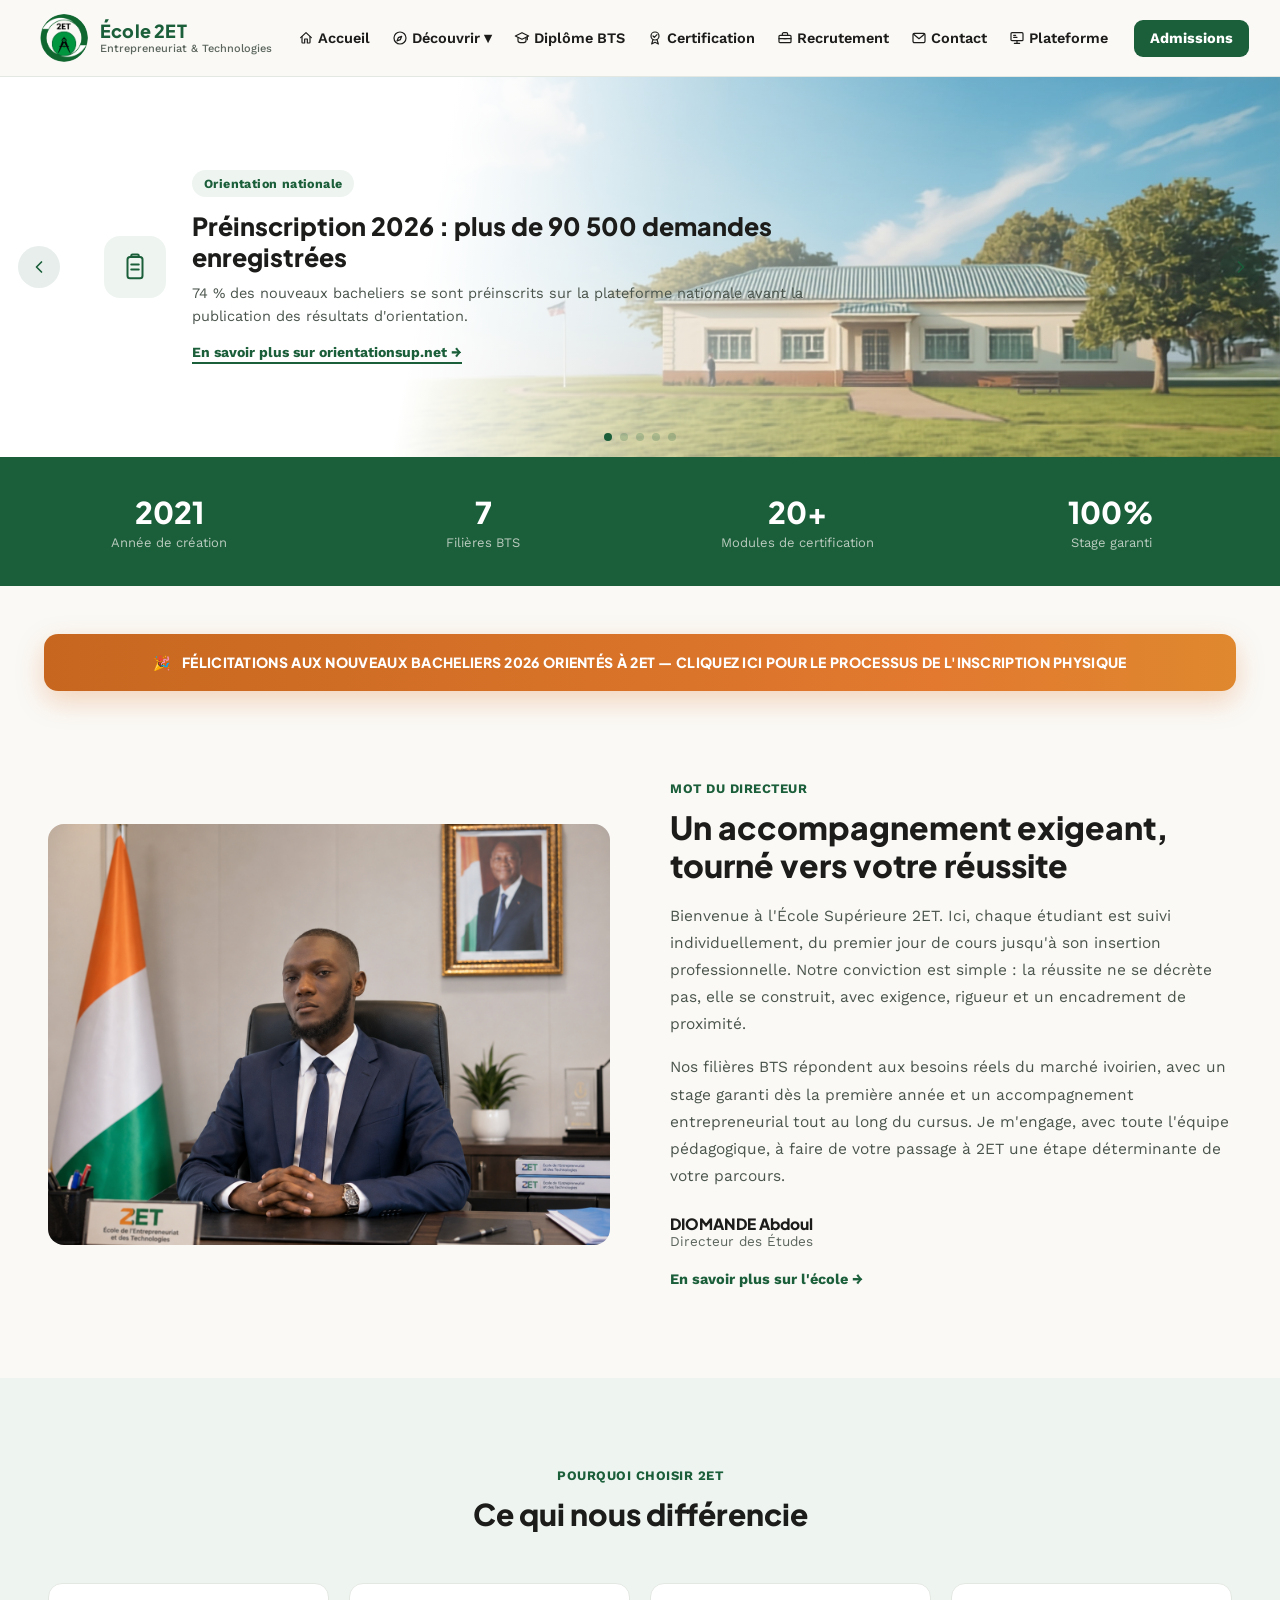
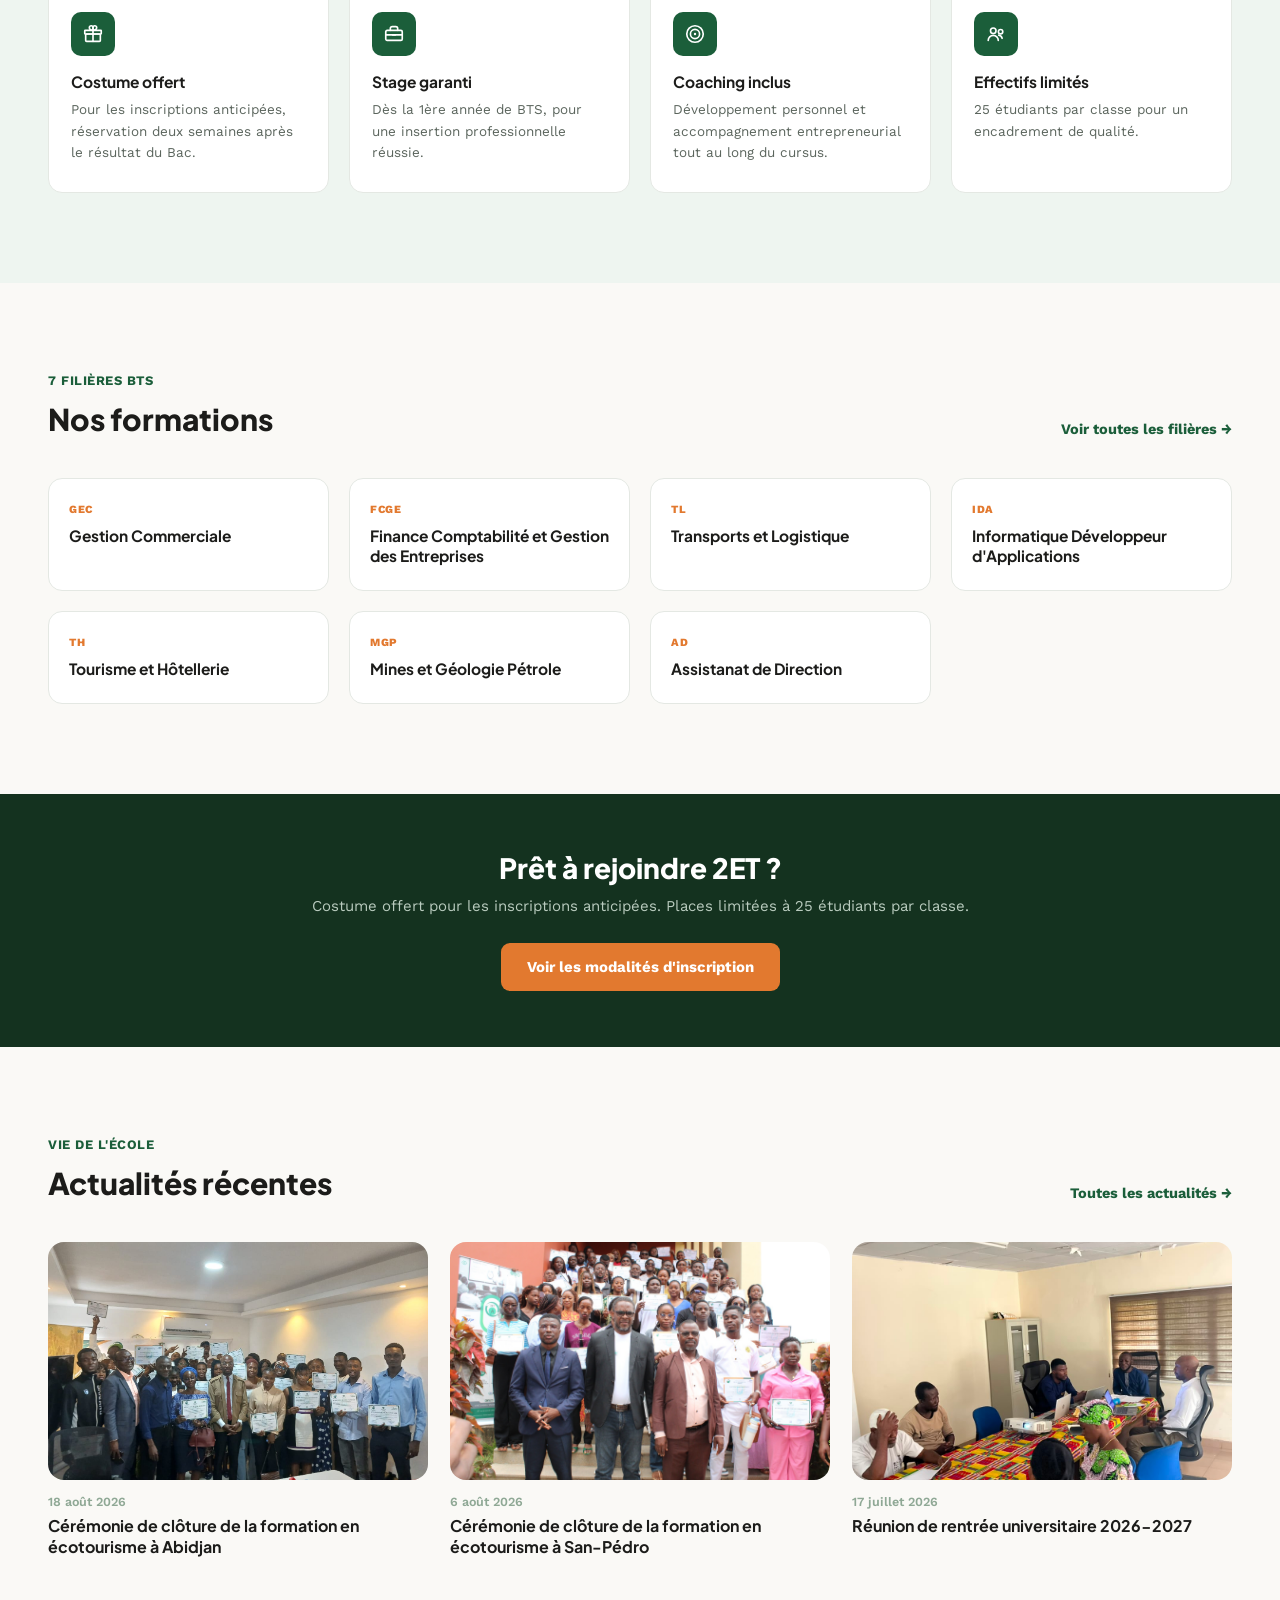
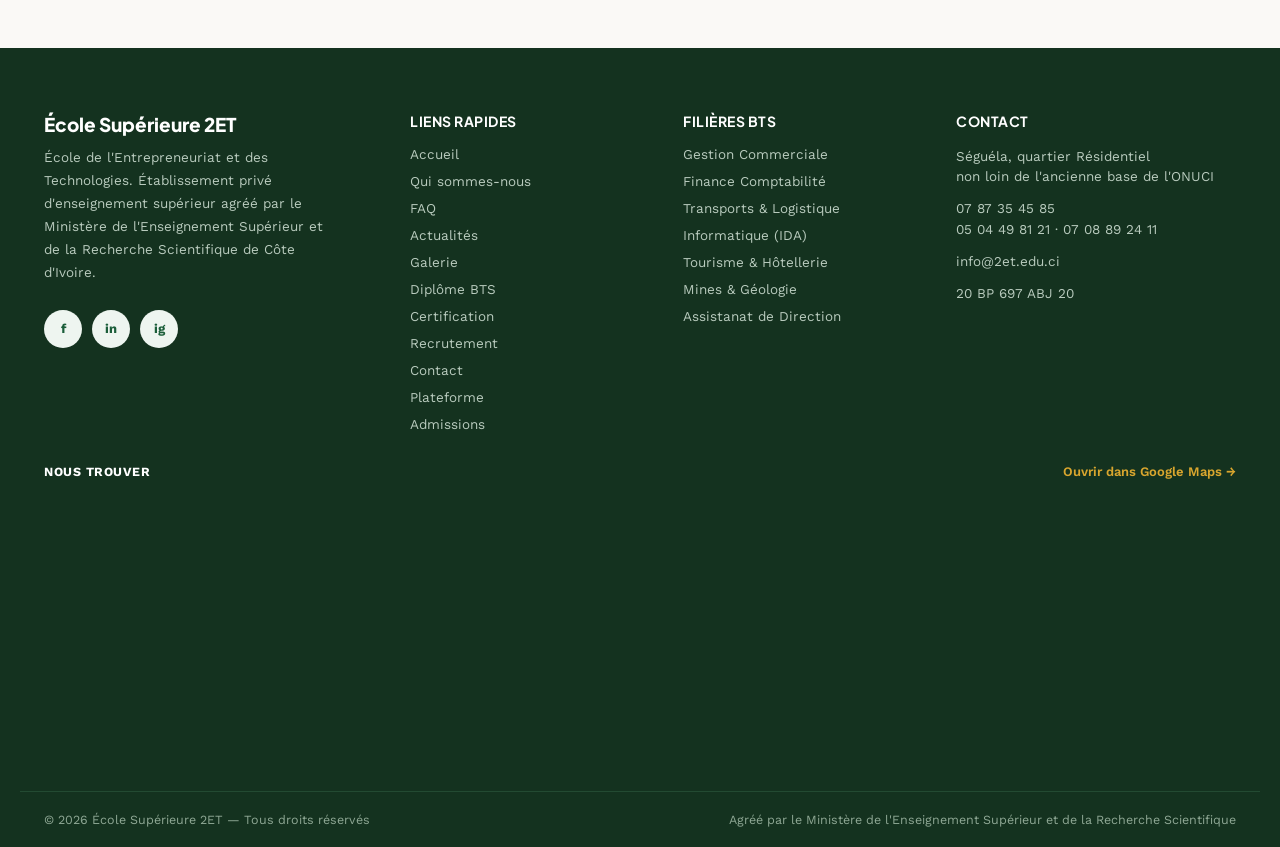
==== commit 87476e38: "Enrichit la page d'accueil avec du contenu réel (mot du directeur, actualités écotourisme et rentrée" ====
--- a/index.html
+++ b/index.html
@@ -156,22 +156,35 @@
 
 <div class="stats-bar">
   <div class="stats-grid">
-    <div><div class="value">2021</div><div class="label">Année de création</div></div>
-    <div><div class="value">7</div><div class="label">Filières BTS</div></div>
-    <div><div class="value">25</div><div class="label">Étudiants par classe</div></div>
-    <div><div class="value">100%</div><div class="label">Stage garanti</div></div>
+    <div><div class="value" data-count-to="2021">0</div><div class="label">Année de création</div></div>
+    <div><div class="value" data-count-to="7">0</div><div class="label">Filières BTS</div></div>
+    <div><div class="value" data-count-to="20" data-suffix="+">0</div><div class="label">Modules de certification</div></div>
+    <div><div class="value" data-count-to="100" data-suffix="%">0</div><div class="label">Stage garanti</div></div>
+  </div>
+</div>
+
+<div class="container" style="padding-top:48px">
+  <div class="announce-wrap">
+    <a href="admissions.html" class="announce-bar">
+      <span class="announce-emoji">🎉</span>
+      Félicitations aux nouveaux bacheliers 2026 orientés à 2ET — cliquez ici pour le processus de l'inscription physique
+    </a>
+    <div class="announce-confetti" aria-hidden="true"></div>
   </div>
 </div>
 
 <section class="section">
   <div class="container grid-2">
     <div class="photo-frame">
-      <img src="images/campus/campus-4.jpg" alt="Bâtiment du campus de l'École 2ET à Séguéla">
-    </div>
-    <div>
-      <div class="eyebrow">Qui sommes-nous</div>
-      <h2 style="font-size:32px;margin:0 0 18px;line-height:1.2">Une école d'élite au service de votre réussite</h2>
-      <p style="font-size:15.5px;line-height:1.75;color:var(--text-secondary);margin:0 0 24px">Créée le 15 février 2021 et ouverte aux étudiants depuis 2024, l'École Supérieure 2ET forme des professionnels compétents, innovants et capables de créer de la valeur — pour eux-mêmes, leurs entreprises et leur pays. Un enseignement rigoureux, tourné vers l'emploi, l'auto-emploi et l'entrepreneuriat.</p>
+      <img src="images/direction/directeur-des-etudes.png" alt="DIOMANDE Abdoul, Directeur des Études de l'École 2ET, dans son bureau">
+    </div>
+    <div>
+      <div class="eyebrow">Mot du Directeur</div>
+      <h2 style="font-size:32px;margin:0 0 18px;line-height:1.2">Un accompagnement exigeant, tourné vers votre réussite</h2>
+      <p style="font-size:15.5px;line-height:1.75;color:var(--text-secondary);margin:0 0 16px">Bienvenue à l'École Supérieure 2ET. Ici, chaque étudiant est suivi individuellement, du premier jour de cours jusqu'à son insertion professionnelle. Notre conviction est simple : la réussite ne se décrète pas, elle se construit, avec exigence, rigueur et un encadrement de proximité.</p>
+      <p style="font-size:15.5px;line-height:1.75;color:var(--text-secondary);margin:0 0 24px">Nos filières BTS répondent aux besoins réels du marché ivoirien, avec un stage garanti dès la première année et un accompagnement entrepreneurial tout au long du cursus. Je m'engage, avec toute l'équipe pédagogique, à faire de votre passage à 2ET une étape déterminante de votre parcours.</p>
+      <div style="font-family:var(--font-heading);font-weight:800;color:var(--text);font-size:15.5px">DIOMANDE Abdoul</div>
+      <div style="font-size:13.5px;color:var(--text-muted);margin-bottom:20px">Directeur des Études</div>
       <a href="a-propos.html" style="color:var(--green);font-weight:700;font-size:14.5px">En savoir plus sur l'école →</a>
     </div>
   </div>
@@ -185,22 +198,22 @@
     </div>
     <div class="grid-4">
       <div class="card">
-        <div class="card-icon"></div>
+        <div class="card-icon"><svg viewBox="0 0 24 24" fill="none" stroke="currentColor" stroke-width="1.8" stroke-linecap="round" stroke-linejoin="round"><rect x="3" y="8" width="18" height="4" rx="0.5"/><rect x="4" y="12" width="16" height="8" rx="1"/><line x1="12" y1="8" x2="12" y2="20"/><path d="M12 8C9.5 8 8 6.5 8 5a2 2 0 0 1 4 0v3"/><path d="M12 8c2.5 0 4-1.5 4-3a2 2 0 0 0-4 0v3"/></svg></div>
         <div class="card-title">Costume offert</div>
         <div class="card-desc">Pour les inscriptions anticipées, réservation deux semaines après le résultat du Bac.</div>
       </div>
       <div class="card">
-        <div class="card-icon"></div>
+        <div class="card-icon"><svg viewBox="0 0 24 24" fill="none" stroke="currentColor" stroke-width="1.8" stroke-linecap="round" stroke-linejoin="round"><rect x="3" y="8" width="18" height="11" rx="1.5"/><path d="M8 8V6a2 2 0 0 1 2-2h4a2 2 0 0 1 2 2v2"/><line x1="3" y1="13" x2="21" y2="13"/><line x1="10.5" y1="13" x2="13.5" y2="13"/></svg></div>
         <div class="card-title">Stage garanti</div>
         <div class="card-desc">Dès la 1ère année de BTS, pour une insertion professionnelle réussie.</div>
       </div>
       <div class="card">
-        <div class="card-icon"></div>
+        <div class="card-icon"><svg viewBox="0 0 24 24" fill="none" stroke="currentColor" stroke-width="1.8" stroke-linecap="round" stroke-linejoin="round"><circle cx="12" cy="12" r="9"/><circle cx="12" cy="12" r="5"/><circle cx="12" cy="12" r="1.3" fill="currentColor" stroke="none"/></svg></div>
         <div class="card-title">Coaching inclus</div>
         <div class="card-desc">Développement personnel et accompagnement entrepreneurial tout au long du cursus.</div>
       </div>
       <div class="card">
-        <div class="card-icon"></div>
+        <div class="card-icon"><svg viewBox="0 0 24 24" fill="none" stroke="currentColor" stroke-width="1.8" stroke-linecap="round" stroke-linejoin="round"><circle cx="9" cy="8.5" r="3"/><path d="M3.5 19c0-3 2.5-5.5 5.5-5.5s5.5 2.5 5.5 5.5"/><circle cx="17" cy="9.5" r="2.4"/><path d="M15 13.2c1.8.3 3.2 1.7 3.7 3.5"/></svg></div>
         <div class="card-title">Effectifs limités</div>
         <div class="card-desc">25 étudiants par classe pour un encadrement de qualité.</div>
       </div>
@@ -248,19 +261,19 @@
     </div>
     <div class="grid-3">
       <a href="actualites.html" class="news-card">
-        <div class="photo-frame"><img src="images/stock/hero-students.jpg" alt=""></div>
-        <div class="news-date">12 juillet 2026</div>
-        <div class="news-title">Ouverture des inscriptions anticipées pour la rentrée 2026</div>
+        <div class="photo-frame"><img src="images/evenements/ceremonie-cloture-abidjan.jpeg" alt="Cérémonie de clôture de la formation en écotourisme à Abidjan"></div>
+        <div class="news-date">18 août 2026</div>
+        <div class="news-title">Cérémonie de clôture de la formation en écotourisme à Abidjan</div>
       </a>
       <a href="actualites.html" class="news-card">
-        <div class="photo-frame"><img src="images/stock/graduation.jpg" alt=""></div>
-        <div class="news-date">28 juin 2026</div>
-        <div class="news-title">Cérémonie de remise des diplômes de la première promotion</div>
+        <div class="photo-frame"><img src="images/evenements/ceremonie-cloture-san-pedro.jpeg" alt="Cérémonie de clôture de la formation en écotourisme à San-Pédro"></div>
+        <div class="news-date">6 août 2026</div>
+        <div class="news-title">Cérémonie de clôture de la formation en écotourisme à San-Pédro</div>
       </a>
       <a href="actualites.html" class="news-card">
-        <div class="photo-frame"><img src="images/programs/gec.png" alt=""></div>
-        <div class="news-date">15 juin 2026</div>
-        <div class="news-title">Signature d'un partenariat stage avec des entreprises de Séguéla</div>
+        <div class="photo-frame"><img src="images/evenements/reunion-rentree-universitaire-2026-2027.jpeg" alt="Réunion de préparation de la rentrée universitaire 2026-2027 à 2ET"></div>
+        <div class="news-date">17 juillet 2026</div>
+        <div class="news-title">Réunion de rentrée universitaire 2026-2027</div>
       </a>
     </div>
   </div>
@@ -315,6 +328,13 @@
       </div>
     </div>
   </div>
+  <div class="footer-map">
+    <div class="footer-map-label">
+      <span>Nous trouver</span>
+      <a href="https://maps.app.goo.gl/5AaPVNksDcJz46Dr9" target="_blank" rel="noopener">Ouvrir dans Google Maps →</a>
+    </div>
+    <iframe src="https://www.openstreetmap.org/export/embed.html?bbox=-6.691312%2C7.951421%2C-6.675312%2C7.963421&layer=mapnik&marker=7.957421%2C-6.683312" loading="lazy" referrerpolicy="no-referrer-when-downgrade" title="Localisation de l'École 2ET à Séguéla" allowfullscreen></iframe>
+  </div>
   <div class="footer-bottom">
     <div>© <span id="year"></span> École Supérieure 2ET — Tous droits réservés</div>
     <div>Agréé par le Ministère de l'Enseignement Supérieur et de la Recherche Scientifique</div>
--- a/css/style.css
+++ b/css/style.css
@@ -131,8 +131,8 @@
   position: relative; min-height: clamp(300px, 34vw, 380px);
   background-color: #fff;
   background-image:
-    linear-gradient(100deg, #fff 0%, #fff 38%, rgba(255,255,255,0.82) 60%, rgba(255,255,255,0.55) 100%),
-    url('../images/hero-pattern.svg');
+    linear-gradient(100deg, #fff 0%, #fff 34%, rgba(255,255,255,0.55) 52%, rgba(255,255,255,0.22) 72%, rgba(255,255,255,0.08) 100%),
+    url('../images/hero-scene.jpg');
   background-repeat: no-repeat, no-repeat;
   background-position: center, right center;
   background-size: cover, cover;
@@ -203,7 +203,8 @@
 
 /* ---- Cards ---- */
 .card { background: #fff; border: 1px solid var(--border); border-radius: 14px; padding: 28px 22px; }
-.card-icon { width: 44px; height: 44px; border-radius: 10px; background: var(--green); margin-bottom: 16px; }
+.card-icon { width: 44px; height: 44px; border-radius: 10px; background: var(--green); color: #fff; margin-bottom: 16px; display: flex; align-items: center; justify-content: center; }
+.card-icon svg { width: 22px; height: 22px; }
 .card-title { font-family: var(--font-heading); font-weight: 700; font-size: 15.5px; color: var(--text); margin-bottom: 8px; }
 .card-desc { font-size: 13.5px; line-height: 1.6; color: var(--text-muted); }
 
@@ -225,6 +226,57 @@
 .cta-band .container { max-width: 900px; }
 .cta-band h2 { font-size: 28px; color: #fff; margin: 0 0 12px; }
 .cta-band p { font-size: 15px; color: var(--text-on-dark-muted); margin: 0 0 28px; }
+
+/* ---- Bandeau d'annonce animé (accueil, avant le mot du directeur) ---- */
+.announce-bar {
+  position: relative; overflow: hidden; display: block;
+  border-radius: 14px; padding: 18px 28px;
+  background: linear-gradient(90deg, var(--orange-dark), var(--orange), var(--gold), var(--orange), var(--orange-dark));
+  background-size: 300% 100%;
+  animation: announceGradient 8s ease infinite;
+  color: #fff; text-align: center; text-transform: uppercase;
+  font-family: var(--font-heading); font-weight: 800; font-size: 14px; letter-spacing: 0.3px; line-height: 1.5;
+  box-shadow: 0 10px 28px rgba(226,121,47,0.3);
+  transition: transform 0.2s ease, box-shadow 0.2s ease;
+}
+.announce-bar:hover { transform: translateY(-2px); box-shadow: 0 14px 34px rgba(226,121,47,0.42); }
+.announce-bar::after {
+  content: ""; position: absolute; top: 0; left: -60%; width: 40%; height: 100%;
+  background: linear-gradient(120deg, transparent, rgba(255,255,255,0.4), transparent);
+  transform: skewX(-20deg);
+  animation: announceShine 3.2s ease-in-out infinite;
+}
+.announce-emoji { display: inline-block; margin-right: 8px; animation: announceBounce 1.6s ease-in-out infinite; }
+
+@keyframes announceGradient {
+  0% { background-position: 0% 50%; }
+  50% { background-position: 100% 50%; }
+  100% { background-position: 0% 50%; }
+}
+@keyframes announceShine {
+  0% { left: -60%; }
+  55% { left: 130%; }
+  100% { left: 130%; }
+}
+@keyframes announceBounce {
+  0%, 100% { transform: translateY(0) scale(1); }
+  50% { transform: translateY(-3px) scale(1.15); }
+}
+@media (max-width: 560px) {
+  .announce-bar { font-size: 12.5px; padding: 14px 18px; }
+}
+
+/* Éclat de confettis au chargement, façon anniversaire : parts d'un rayon de 5cm depuis le centre du bouton */
+.announce-wrap { position: relative; }
+.announce-confetti { position: absolute; inset: 0; overflow: visible; pointer-events: none; }
+.confetti-piece {
+  position: absolute; top: 50%; left: 50%; border-radius: 1px;
+  animation-name: confettiBurst; animation-timing-function: cubic-bezier(0.25,0.8,0.35,1); animation-fill-mode: forwards;
+}
+@keyframes confettiBurst {
+  0% { transform: translate(-50%, -50%) rotate(var(--angle)) translateX(0) rotate(0deg); opacity: 1; }
+  100% { transform: translate(-50%, -50%) rotate(var(--angle)) translateX(var(--dist)) rotate(600deg); opacity: 0; }
+}
 
 /* ---- News / Gallery ---- */
 .news-card { display: block; }
@@ -341,6 +393,12 @@
 .footer-links a { font-size: 13.5px; color: var(--text-on-dark-muted); }
 .footer-links a:hover { color: #fff; }
 .footer-contact { display: flex; flex-direction: column; gap: 12px; font-size: 13.5px; color: var(--text-on-dark-muted); line-height: 1.5; }
+.footer-map { max-width: 1240px; margin: 0 auto; padding: 0 24px 40px; }
+.footer-map-label { display: flex; justify-content: space-between; align-items: center; flex-wrap: wrap; gap: 10px; margin-bottom: 12px; }
+.footer-map-label span { font-size: 12.5px; font-weight: 700; letter-spacing: 0.5px; text-transform: uppercase; color: #fff; }
+.footer-map-label a { font-size: 13px; font-weight: 600; color: var(--gold); }
+.footer-map-label a:hover { color: #fff; }
+.footer-map iframe { display: block; width: 100%; height: 260px; border: 0; border-radius: 14px; }
 .footer-bottom {
   border-top: 1px solid #234A32; padding: 20px 24px; max-width: 1240px; margin: 0 auto; display: flex;
   justify-content: space-between; flex-wrap: wrap; gap: 10px; font-size: 12.5px; color: var(--text-on-dark-faint);
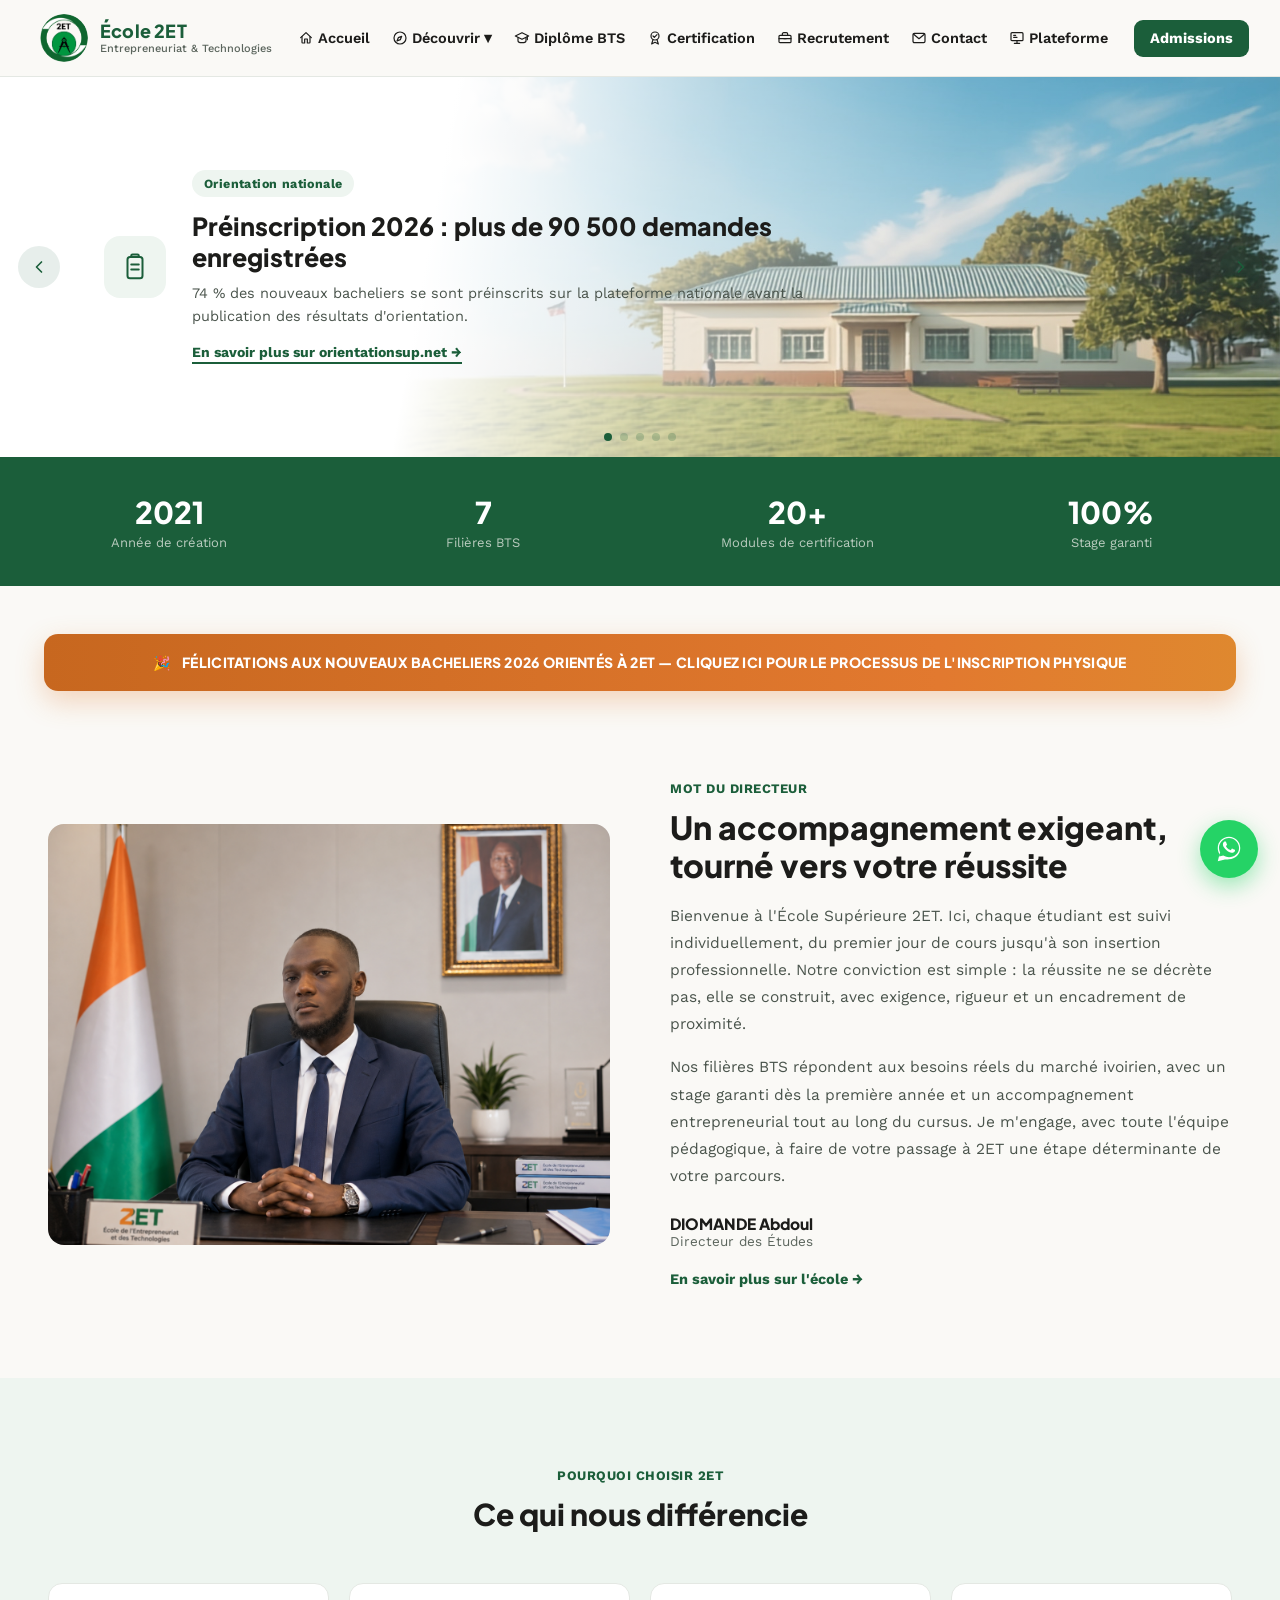
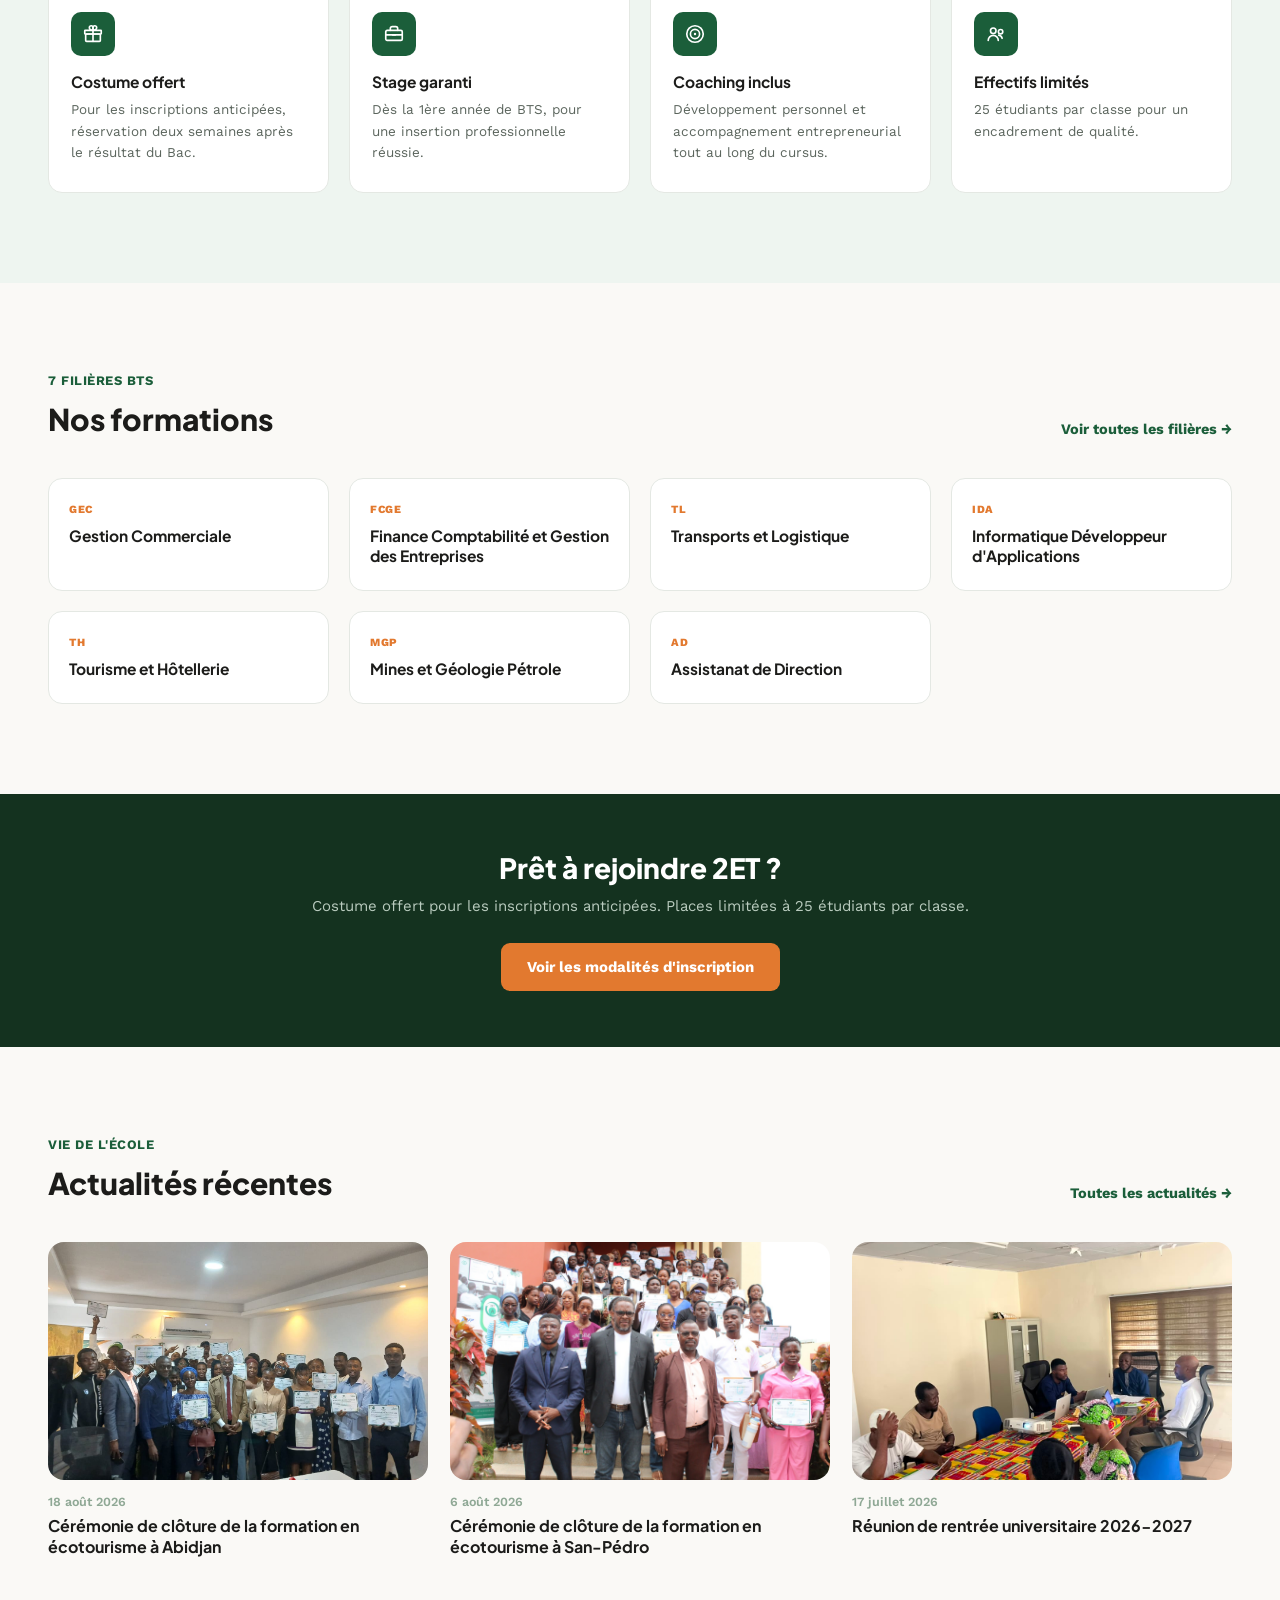
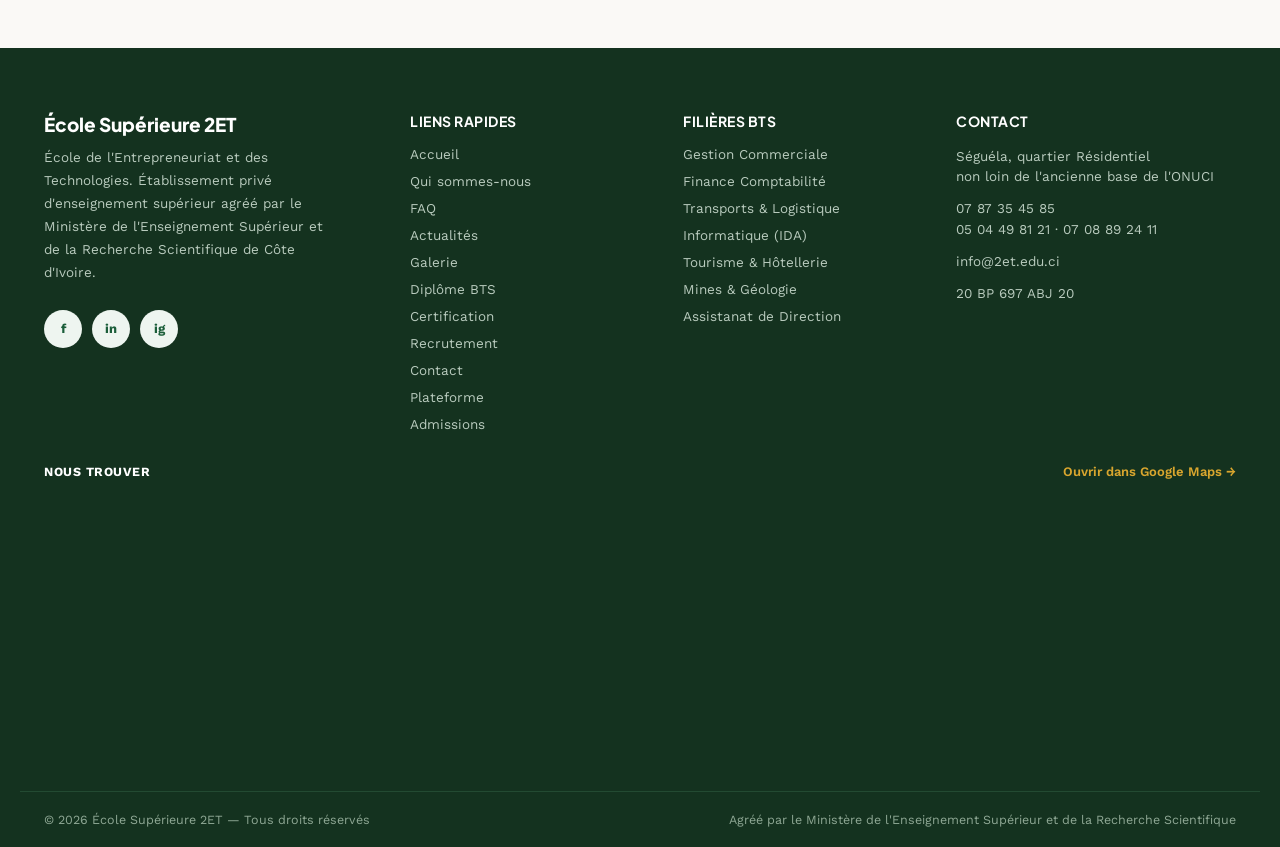
==== commit 2a14fb8f: "Corrige 3 bugs releves en audit (HTML invalide, emoji, carte en double), complete l'equipe dirigeant" ====
--- a/index.html
+++ b/index.html
@@ -5,10 +5,40 @@
 <meta name="viewport" content="width=device-width, initial-scale=1">
 <title>École Supérieure 2ET — Votre avenir commence ici</title>
 <meta name="description" content="École Supérieure 2ET, École de l'Entrepreneuriat et des Technologies à Séguéla, Côte d'Ivoire. 7 filières BTS, stage garanti dès la 1ère année.">
+<meta property="og:type" content="website">
+<meta property="og:site_name" content="École Supérieure 2ET">
+<meta property="og:locale" content="fr_FR">
+<meta property="og:title" content="École Supérieure 2ET — Votre avenir commence ici">
+<meta property="og:description" content="École Supérieure 2ET, École de l'Entrepreneuriat et des Technologies à Séguéla, Côte d'Ivoire. 7 filières BTS, stage garanti dès la 1ère année.">
+<meta property="og:image" content="https://2et.edu.ci/images/logo-2et.png">
+<meta property="og:url" content="https://2et.edu.ci/index.html">
+<meta name="twitter:card" content="summary">
+<meta name="twitter:title" content="École Supérieure 2ET — Votre avenir commence ici">
+<meta name="twitter:description" content="École Supérieure 2ET, École de l'Entrepreneuriat et des Technologies à Séguéla, Côte d'Ivoire. 7 filières BTS, stage garanti dès la 1ère année.">
+<meta name="twitter:image" content="https://2et.edu.ci/images/logo-2et.png">
 <link rel="icon" href="images/logo-2et.png">
 <link rel="preconnect" href="https://fonts.googleapis.com">
 <link href="https://fonts.googleapis.com/css2?family=Plus+Jakarta+Sans:wght@500;700;800&family=Work+Sans:wght@400;500;600&display=swap" rel="stylesheet">
 <link rel="stylesheet" href="css/style.css">
+<script type="application/ld+json">
+{
+  "@context": "https://schema.org",
+  "@type": "EducationalOrganization",
+  "name": "École Supérieure 2ET",
+  "alternateName": "École de l'Entrepreneuriat et des Technologies",
+  "url": "https://2et.edu.ci/",
+  "logo": "https://2et.edu.ci/images/logo-2et.png",
+  "description": "École Supérieure 2ET, École de l'Entrepreneuriat et des Technologies à Séguéla, Côte d'Ivoire. 7 filières BTS, stage garanti dès la 1ère année.",
+  "address": {
+    "@type": "PostalAddress",
+    "streetAddress": "Quartier Résidentiel, non loin de l'ancienne base de l'ONUCI",
+    "addressLocality": "Séguéla",
+    "addressCountry": "CI"
+  },
+  "telephone": "+2250787354585",
+  "email": "info@2et.edu.ci"
+}
+</script>
 </head>
 <body>
 
@@ -31,6 +61,7 @@
           <a href="faq.html"><svg class="nav-icon" viewBox="0 0 24 24" fill="none" stroke="currentColor" stroke-width="1.8" stroke-linecap="round" stroke-linejoin="round"><circle cx="12" cy="12" r="9"/><path d="M9.5 9.5a2.5 2.5 0 1 1 3.5 2.3c-.7.3-1 .9-1 1.7"/><circle cx="12" cy="17" r="0.9" fill="currentColor" stroke="none"/></svg>FAQ</a>
           <a href="actualites.html"><svg class="nav-icon" viewBox="0 0 24 24" fill="none" stroke="currentColor" stroke-width="1.8" stroke-linecap="round" stroke-linejoin="round"><rect x="3" y="5" width="14" height="15" rx="1"/><path d="M17 8h3a1 1 0 0 1 1 1v10a2 2 0 0 1-2 2H5"/><line x1="6.5" y1="9" x2="13.5" y2="9"/><line x1="6.5" y1="12.5" x2="13.5" y2="12.5"/><line x1="6.5" y1="16" x2="11" y2="16"/></svg>Actualités</a>
           <a href="galerie.html"><svg class="nav-icon" viewBox="0 0 24 24" fill="none" stroke="currentColor" stroke-width="1.8" stroke-linecap="round" stroke-linejoin="round"><rect x="3" y="3" width="14" height="14" rx="1.5"/><path d="m3 13 4-4 3 3 4-5 3 3.5"/><circle cx="7.5" cy="7.5" r="1.2" fill="currentColor" stroke="none"/><path d="M20 7v11a2 2 0 0 1-2 2H7"/></svg>Galerie</a>
+          <a href="orientation.html"><svg class="nav-icon" viewBox="0 0 24 24" fill="none" stroke="currentColor" stroke-width="1.8" stroke-linecap="round" stroke-linejoin="round"><path d="M12 3a6 6 0 0 0-4 10.5c.6.6 1 1.4 1 2.5h6c0-1.1.4-1.9 1-2.5A6 6 0 0 0 12 3Z"/><path d="M9 18h6"/><path d="M10 21h4"/></svg>Quiz d'orientation</a>
         </div>
       </div>
       <a href="formations.html"><svg class="nav-icon" viewBox="0 0 24 24" fill="none" stroke="currentColor" stroke-width="1.8" stroke-linecap="round" stroke-linejoin="round"><path d="M2 9 12 4l10 5-10 5-10-5Z"/><path d="M6 11.5V16c0 1.5 2.5 3 6 3s6-1.5 6-3v-4.5"/><path d="M20 9v5.5"/></svg>Diplôme BTS</a>
@@ -55,6 +86,7 @@
     <a href="faq.html"><svg class="nav-icon" viewBox="0 0 24 24" fill="none" stroke="currentColor" stroke-width="1.8" stroke-linecap="round" stroke-linejoin="round"><circle cx="12" cy="12" r="9"/><path d="M9.5 9.5a2.5 2.5 0 1 1 3.5 2.3c-.7.3-1 .9-1 1.7"/><circle cx="12" cy="17" r="0.9" fill="currentColor" stroke="none"/></svg>FAQ</a>
     <a href="actualites.html"><svg class="nav-icon" viewBox="0 0 24 24" fill="none" stroke="currentColor" stroke-width="1.8" stroke-linecap="round" stroke-linejoin="round"><rect x="3" y="5" width="14" height="15" rx="1"/><path d="M17 8h3a1 1 0 0 1 1 1v10a2 2 0 0 1-2 2H5"/><line x1="6.5" y1="9" x2="13.5" y2="9"/><line x1="6.5" y1="12.5" x2="13.5" y2="12.5"/><line x1="6.5" y1="16" x2="11" y2="16"/></svg>Actualités</a>
     <a href="galerie.html"><svg class="nav-icon" viewBox="0 0 24 24" fill="none" stroke="currentColor" stroke-width="1.8" stroke-linecap="round" stroke-linejoin="round"><rect x="3" y="3" width="14" height="14" rx="1.5"/><path d="m3 13 4-4 3 3 4-5 3 3.5"/><circle cx="7.5" cy="7.5" r="1.2" fill="currentColor" stroke="none"/><path d="M20 7v11a2 2 0 0 1-2 2H7"/></svg>Galerie</a>
+    <a href="orientation.html"><svg class="nav-icon" viewBox="0 0 24 24" fill="none" stroke="currentColor" stroke-width="1.8" stroke-linecap="round" stroke-linejoin="round"><path d="M12 3a6 6 0 0 0-4 10.5c.6.6 1 1.4 1 2.5h6c0-1.1.4-1.9 1-2.5A6 6 0 0 0 12 3Z"/><path d="M9 18h6"/><path d="M10 21h4"/></svg>Quiz d'orientation</a>
     <a href="formations.html"><svg class="nav-icon" viewBox="0 0 24 24" fill="none" stroke="currentColor" stroke-width="1.8" stroke-linecap="round" stroke-linejoin="round"><path d="M2 9 12 4l10 5-10 5-10-5Z"/><path d="M6 11.5V16c0 1.5 2.5 3 6 3s6-1.5 6-3v-4.5"/><path d="M20 9v5.5"/></svg>Diplôme BTS</a>
     <a href="formation-continue.html"><svg class="nav-icon" viewBox="0 0 24 24" fill="none" stroke="currentColor" stroke-width="1.8" stroke-linecap="round" stroke-linejoin="round"><circle cx="12" cy="9" r="6"/><path d="m9 9 2 2 4-4"/><path d="M9 14.5 7 21l5-2.5L17 21l-2-6.5"/></svg>Certification</a>
     <a href="recrutement.html"><svg class="nav-icon" viewBox="0 0 24 24" fill="none" stroke="currentColor" stroke-width="1.8" stroke-linecap="round" stroke-linejoin="round"><rect x="3" y="8" width="18" height="11" rx="1.5"/><path d="M8 8V6a2 2 0 0 1 2-2h4a2 2 0 0 1 2 2v2"/><line x1="3" y1="13" x2="21" y2="13"/><line x1="10.5" y1="13" x2="13.5" y2="13"/></svg>Recrutement</a>
--- a/css/style.css
+++ b/css/style.css
@@ -195,6 +195,41 @@
 .page-hero h1 { font-size: 36px; color: #fff; margin: 0 0 14px; }
 .page-hero p { font-size: 15.5px; color: #DCE8DE; margin: 0; line-height: 1.6; }
 
+/* ---- Bandeau plateformes (page Plateforme) ---- */
+.platform-hero {
+  position: relative; padding: 90px 24px; text-align: center;
+  background-image: linear-gradient(100deg, rgba(20,50,31,0.9), rgba(20,50,31,0.72)), url('../images/plateforme/bandeau-plateformes.jpg');
+  background-size: cover; background-position: center;
+}
+.platform-hero .container { max-width: 900px; }
+.platform-hero h1 { font-size: 36px; color: #fff; margin: 0 0 14px; }
+.platform-hero p { font-size: 15.5px; color: #DCE8DE; margin: 0; line-height: 1.6; }
+
+.platform-grid { display: grid; grid-template-columns: repeat(5, 1fr); gap: 20px; }
+.platform-card {
+  display: flex; flex-direction: column; align-items: center; text-align: center; gap: 14px;
+  background: #fff; border: 1px solid var(--border); border-radius: 16px; padding: 34px 14px 26px;
+  position: relative; overflow: hidden;
+  transition: transform 0.25s ease, box-shadow 0.25s ease, border-color 0.25s ease;
+}
+.platform-card::before {
+  content: ""; position: absolute; top: 0; left: 0; right: 0; height: 4px;
+  background: linear-gradient(90deg, var(--green), var(--gold), var(--orange));
+  transform: scaleX(0); transform-origin: left; transition: transform 0.3s ease;
+}
+.platform-card:hover { transform: translateY(-6px); box-shadow: 0 16px 32px rgba(20,50,31,0.16); border-color: transparent; }
+.platform-card:hover::before { transform: scaleX(1); }
+.platform-card-icon {
+  width: 92px; height: 92px; border-radius: 50%; background: var(--green-light); color: var(--green);
+  display: flex; align-items: center; justify-content: center;
+  transition: background 0.25s ease, color 0.25s ease, transform 0.3s ease;
+}
+.platform-card-icon svg { width: 44px; height: 44px; }
+.platform-card:hover .platform-card-icon { background: var(--green); color: #fff; transform: scale(1.08) rotate(-6deg); }
+.platform-card-label { font-family: var(--font-heading); font-weight: 700; font-size: 14.5px; color: var(--text); }
+@media (max-width: 900px) { .platform-grid { grid-template-columns: repeat(3, 1fr); } }
+@media (max-width: 560px) { .platform-grid { grid-template-columns: repeat(2, 1fr); } }
+
 /* ---- Stats ---- */
 .stats-bar { background: var(--green); }
 .stats-grid { display: grid; grid-template-columns: repeat(4,1fr); gap: 24px; text-align: center; padding: 36px 24px; }
@@ -324,9 +359,11 @@
 .team-grid { display: grid; grid-template-columns: repeat(4,1fr); gap: 22px; }
 .team-avatar {
   border-radius: 50%; width: 130px; height: 130px; margin: 0 auto 16px;
-  background: var(--green-light); display: flex; align-items: center; justify-content: center;
+  background: var(--green-light); display: flex; align-items: center; justify-content: center; overflow: hidden;
   font-family: var(--font-heading); font-weight: 800; font-size: 32px; color: var(--green);
 }
+.team-avatar img { width: 100%; height: 100%; object-fit: cover; }
+.team-avatar svg { width: 54px; height: 54px; }
 .team-name { font-family: var(--font-heading); font-weight: 700; font-size: 15px; color: var(--text); text-align: center; }
 .team-role { font-size: 13px; color: var(--text-muted); margin-top: 3px; text-align: center; }
 
@@ -416,9 +453,79 @@
   .grid-2, .grid-4, .grid-3, .values-grid, .team-grid, .steps-grid, .form-row, .footer-grid { grid-template-columns: 1fr 1fr; }
   .gallery-grid { grid-template-columns: 1fr 1fr; }
 }
+/* ---- Bouton WhatsApp flottant (toutes les pages, injecté par js/main.js) ---- */
+.whatsapp-float {
+  position: fixed; bottom: 22px; right: 22px; z-index: 200;
+  width: 58px; height: 58px; border-radius: 50%; background: #25D366; color: #fff;
+  display: flex; align-items: center; justify-content: center;
+  box-shadow: 0 8px 22px rgba(37,211,102,0.45);
+  transition: transform 0.2s ease, box-shadow 0.2s ease;
+  animation: whatsappPulse 2.4s ease-in-out infinite;
+}
+.whatsapp-float:hover { transform: scale(1.08); box-shadow: 0 10px 26px rgba(37,211,102,0.55); }
+.whatsapp-float svg { width: 30px; height: 30px; }
+@keyframes whatsappPulse {
+  0%, 100% { box-shadow: 0 8px 22px rgba(37,211,102,0.45); }
+  50% { box-shadow: 0 8px 22px rgba(37,211,102,0.45), 0 0 0 9px rgba(37,211,102,0.16); }
+}
+
+/* ---- Lightbox galerie ---- */
+.gallery-item img { cursor: zoom-in; }
+.lightbox {
+  display: none; position: fixed; inset: 0; z-index: 300; background: rgba(10,20,14,0.92);
+  align-items: center; justify-content: center; padding: 40px;
+}
+.lightbox.open { display: flex; }
+.lightbox img { max-width: 100%; max-height: 85vh; border-radius: 8px; box-shadow: 0 20px 60px rgba(0,0,0,0.5); }
+.lightbox-close, .lightbox-prev, .lightbox-next {
+  position: absolute; background: rgba(255,255,255,0.12); border: none; color: #fff; cursor: pointer;
+  display: flex; align-items: center; justify-content: center; border-radius: 50%; transition: background 0.2s ease;
+}
+.lightbox-close:hover, .lightbox-prev:hover, .lightbox-next:hover { background: rgba(255,255,255,0.25); }
+.lightbox-close { top: 20px; right: 20px; width: 44px; height: 44px; font-size: 22px; }
+.lightbox-prev, .lightbox-next { top: 50%; transform: translateY(-50%); width: 52px; height: 52px; font-size: 28px; }
+.lightbox-prev { left: 16px; }
+.lightbox-next { right: 16px; }
+@media (max-width: 560px) {
+  .whatsapp-float { width: 52px; height: 52px; bottom: 16px; right: 16px; }
+  .whatsapp-float svg { width: 26px; height: 26px; }
+  .lightbox { padding: 16px; }
+  .lightbox-prev, .lightbox-next { width: 40px; height: 40px; font-size: 22px; }
+}
+
 @media (max-width: 560px) {
   .grid-2, .grid-4, .grid-3, .values-grid, .team-grid, .steps-grid, .form-row, .footer-grid { grid-template-columns: 1fr; }
   .gallery-grid { grid-template-columns: 1fr; }
   .stats-grid { grid-template-columns: 1fr 1fr; }
   .section { padding: 60px 20px; }
 }
+
+/* ---- Quiz d'orientation BTS ---- */
+.quiz-progress { height: 6px; background: var(--border); border-radius: 100px; overflow: hidden; margin-bottom: 36px; }
+.quiz-progress-bar { height: 100%; background: var(--green); border-radius: 100px; transition: width 0.35s ease; }
+.quiz-step-label { font-size: 12.5px; font-weight: 700; color: var(--green); text-transform: uppercase; letter-spacing: 0.5px; margin-bottom: 10px; }
+.quiz-question { display: none; }
+.quiz-question.active { display: block; animation: quizFadeIn 0.35s ease; }
+.quiz-question h2 { font-size: 22px; margin: 0 0 26px; line-height: 1.3; }
+.quiz-options { display: flex; flex-direction: column; gap: 12px; }
+.quiz-option {
+  text-align: left; padding: 16px 20px; border-radius: 12px; border: 1px solid var(--border); background: #fff;
+  font-family: var(--font-body); font-size: 15px; font-weight: 500; color: var(--text); cursor: pointer;
+  transition: border-color 0.2s ease, background 0.2s ease, transform 0.15s ease;
+}
+.quiz-option:hover { border-color: var(--green); background: var(--green-light); transform: translateX(4px); }
+.quiz-nav { display: flex; justify-content: space-between; margin-top: 28px; }
+.quiz-back { background: none; border: none; color: var(--text-muted); font-size: 14px; font-weight: 600; cursor: pointer; }
+.quiz-back:hover { color: var(--green); }
+.quiz-back[hidden] { visibility: hidden; }
+
+.quiz-result { display: none; text-align: center; }
+.quiz-result.active { display: block; animation: quizFadeIn 0.4s ease; }
+.quiz-result-eyebrow { color: var(--green); font-weight: 700; font-size: 13px; text-transform: uppercase; letter-spacing: 0.5px; margin-bottom: 14px; }
+.quiz-result img { width: 100%; max-width: 320px; aspect-ratio: 4/3; object-fit: cover; border-radius: 16px; margin: 0 auto 24px; display: block; }
+.quiz-result h2 { font-size: 26px; margin: 0 0 12px; }
+.quiz-result p { font-size: 14.5px; line-height: 1.7; color: var(--text-secondary); max-width: 520px; margin: 0 auto; }
+.quiz-result-actions { display: flex; gap: 14px; justify-content: center; flex-wrap: wrap; margin: 28px 0 18px; }
+.quiz-restart { background: none; border: none; color: var(--text-muted); font-size: 13.5px; text-decoration: underline; cursor: pointer; }
+.quiz-restart:hover { color: var(--green); }
+@keyframes quizFadeIn { from { opacity: 0; transform: translateY(8px); } to { opacity: 1; transform: translateY(0); } }
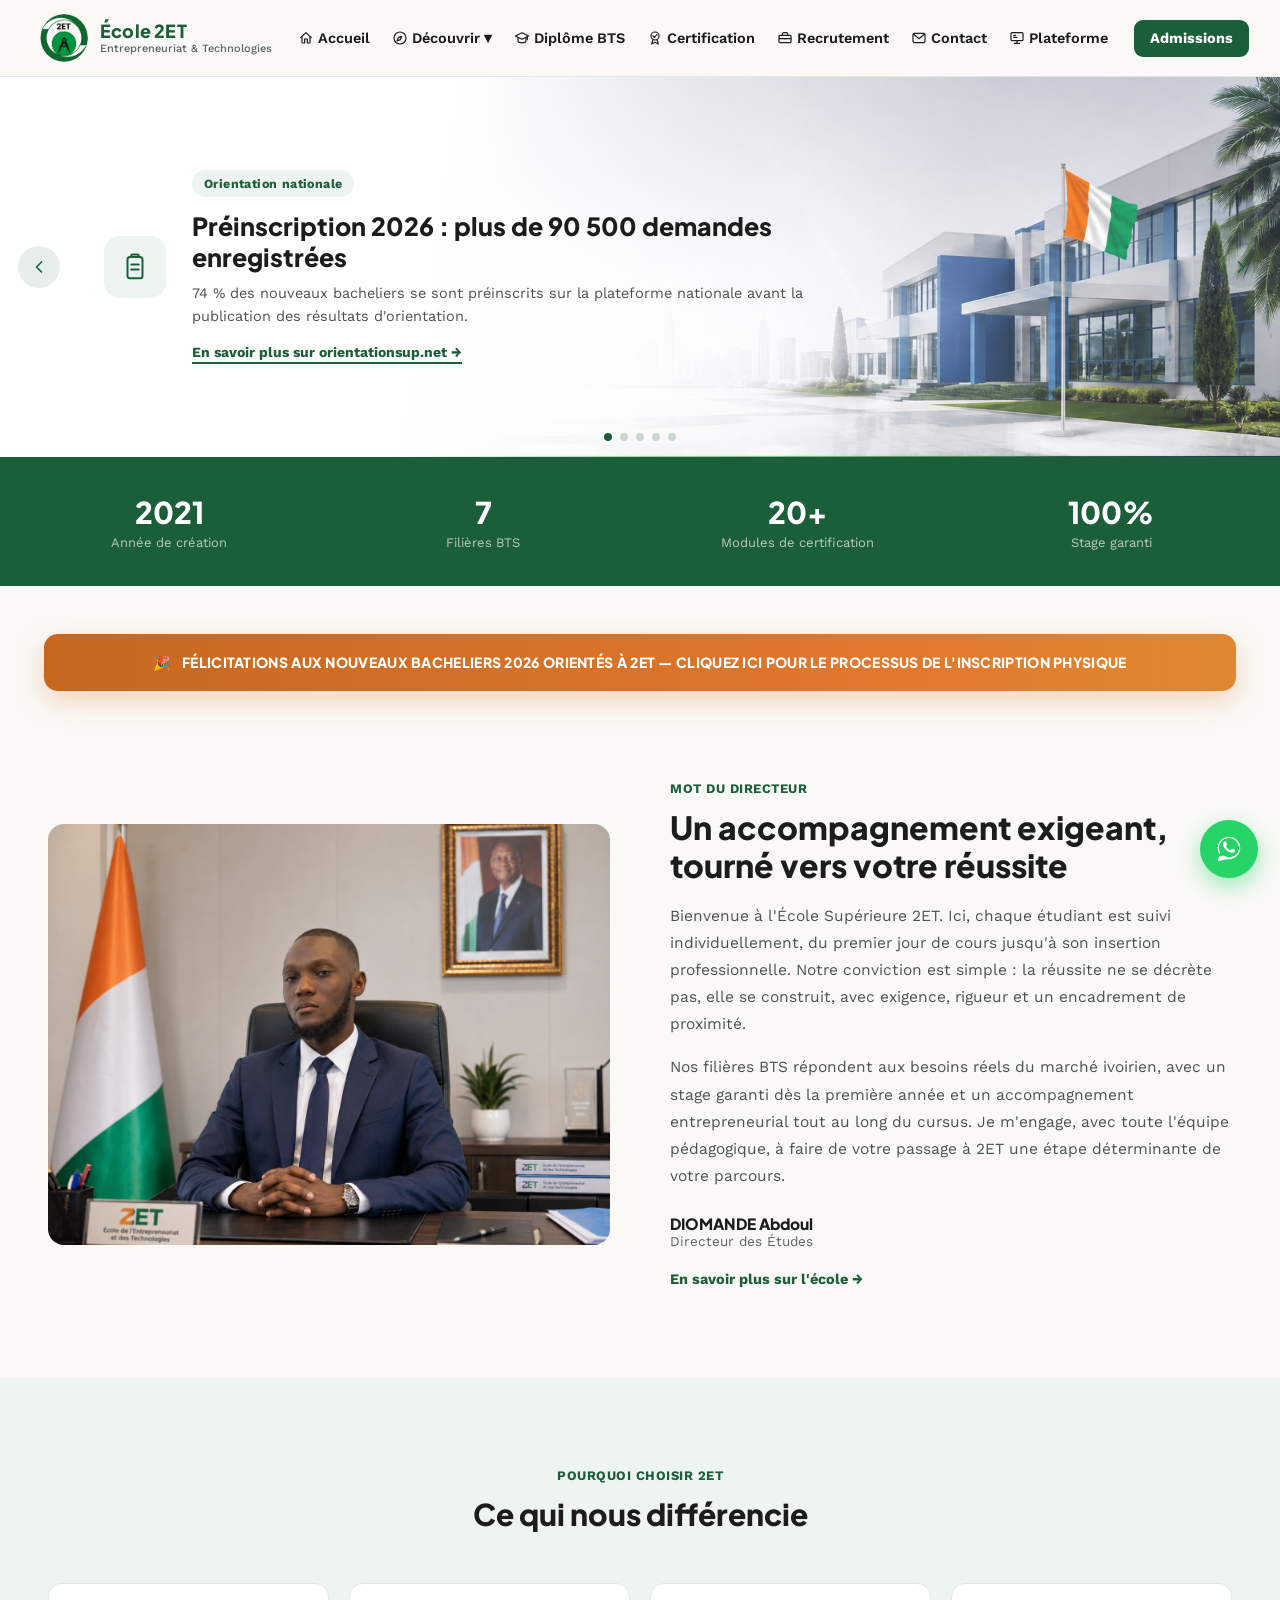
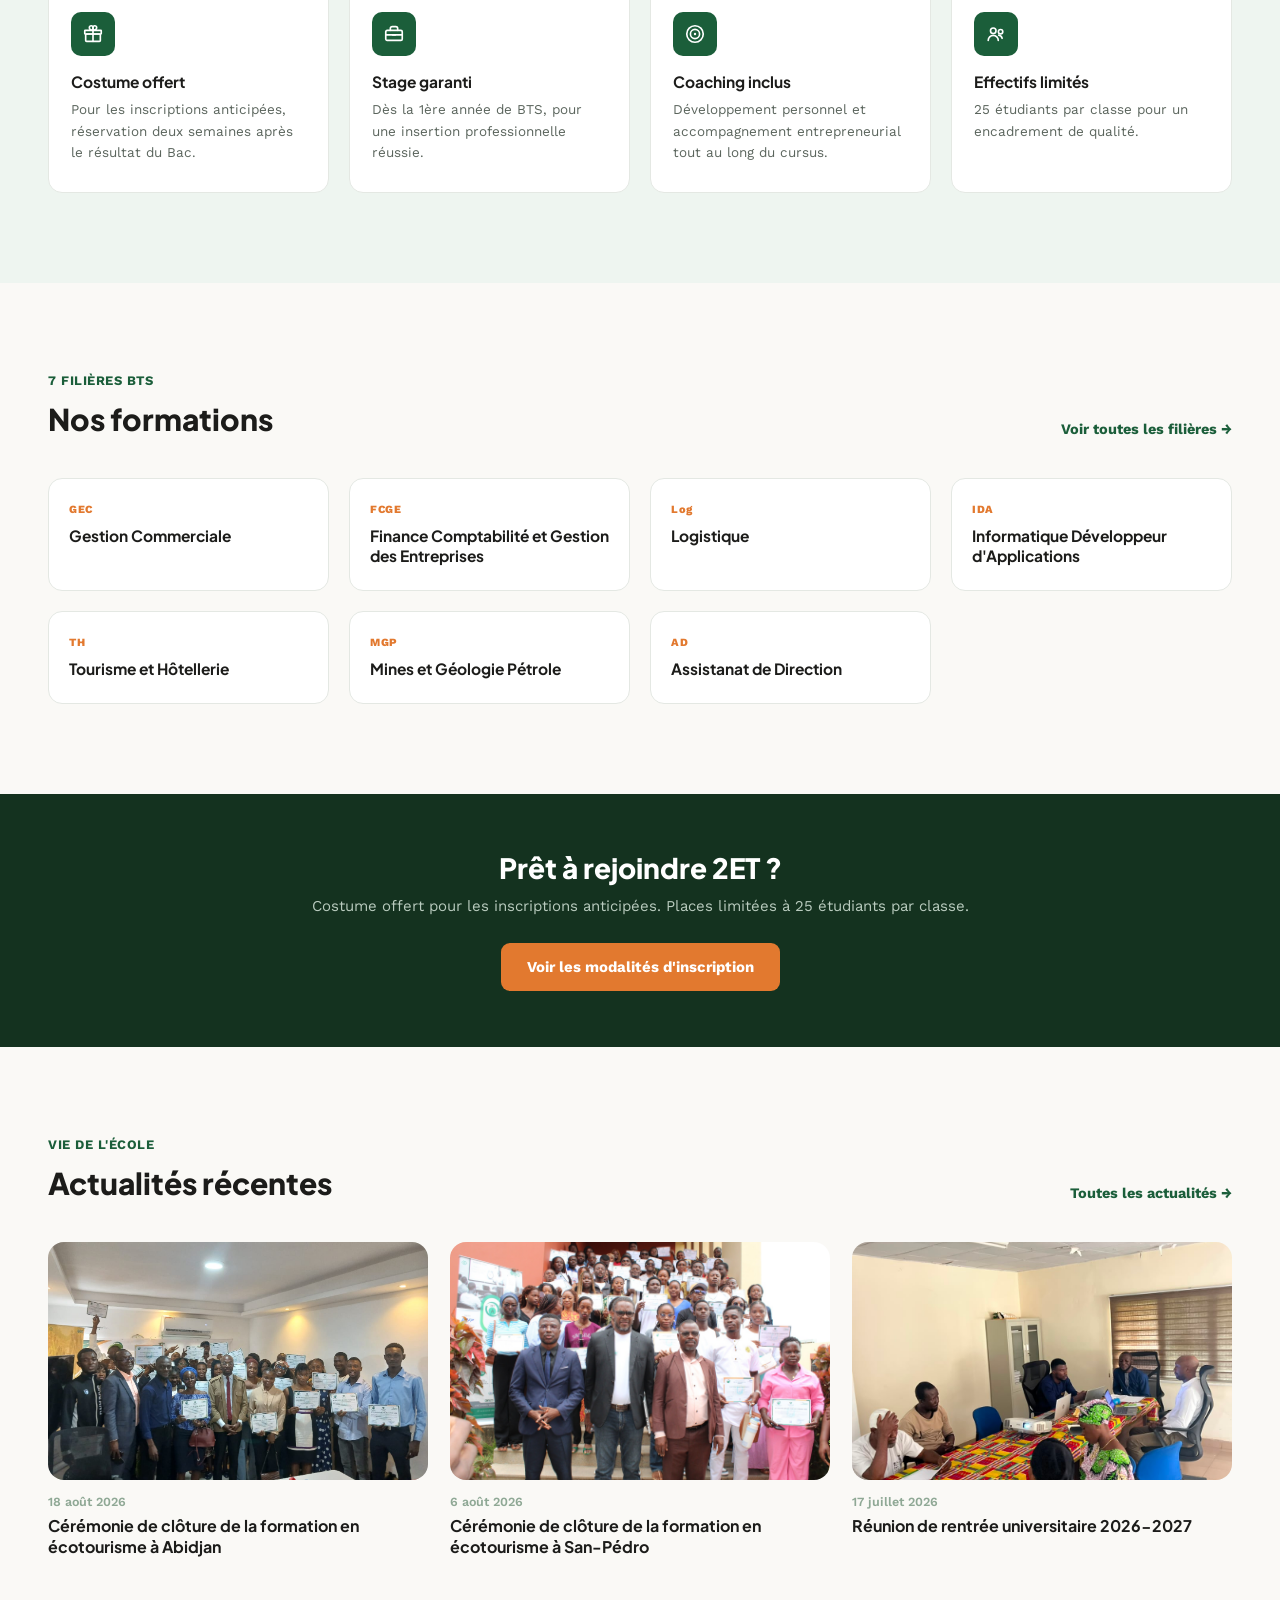
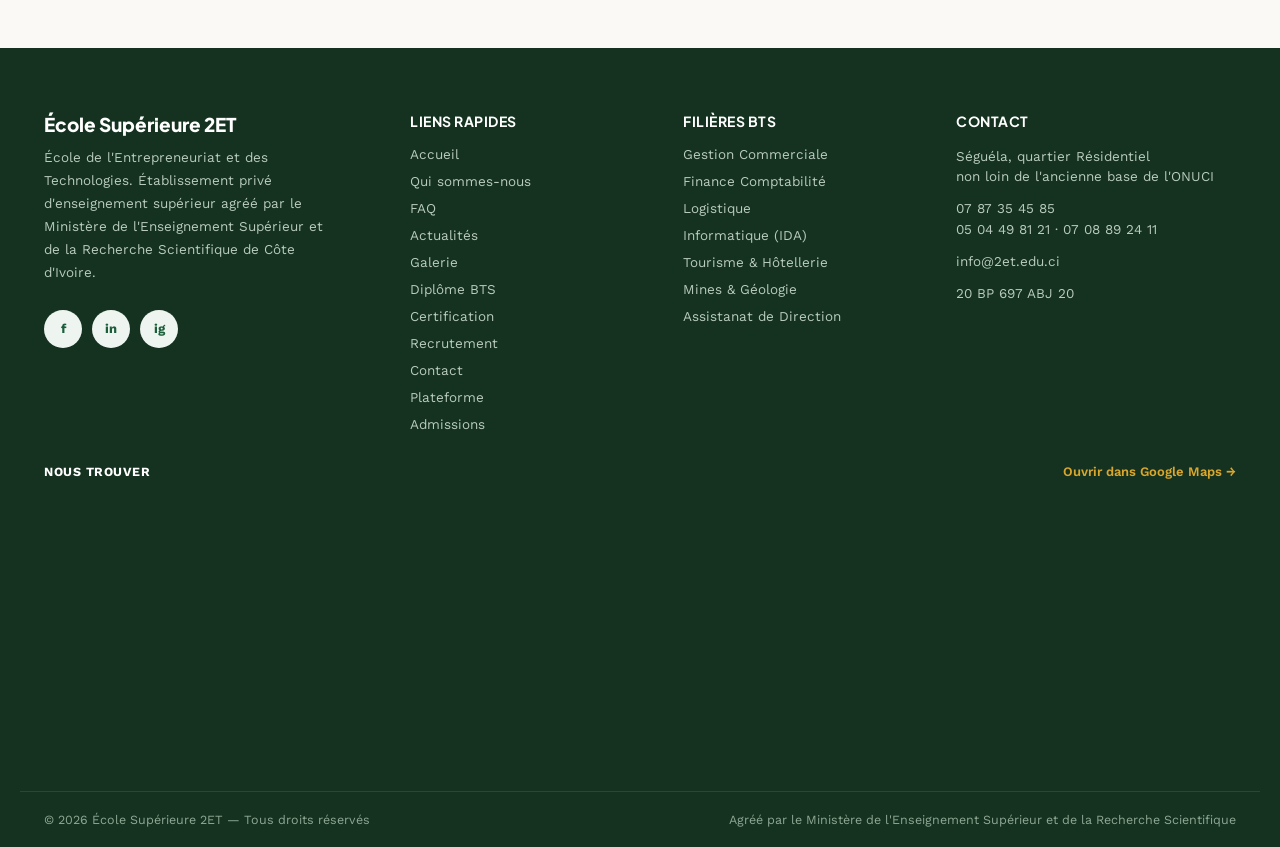
==== commit fe28dcbd: "Remplace le hero par la photo reelle du campus, renomme la filiere Transports et Logistique en Logis" ====
--- a/index.html
+++ b/index.html
@@ -265,7 +265,7 @@
     <div class="grid-4">
       <a href="formations.html#gec" class="program-tile"><div class="program-code">GEC</div><div class="program-name">Gestion Commerciale</div></a>
       <a href="formations.html#fcge" class="program-tile"><div class="program-code">FCGE</div><div class="program-name">Finance Comptabilité et Gestion des Entreprises</div></a>
-      <a href="formations.html#log" class="program-tile"><div class="program-code">TL</div><div class="program-name">Transports et Logistique</div></a>
+      <a href="formations.html#log" class="program-tile"><div class="program-code">Log</div><div class="program-name">Logistique</div></a>
       <a href="formations.html#ida" class="program-tile"><div class="program-code">IDA</div><div class="program-name">Informatique Développeur d'Applications</div></a>
       <a href="formations.html#th" class="program-tile"><div class="program-code">TH</div><div class="program-name">Tourisme et Hôtellerie</div></a>
       <a href="formations.html#mgp" class="program-tile"><div class="program-code">MGP</div><div class="program-name">Mines et Géologie Pétrole</div></a>
@@ -343,7 +343,7 @@
       <div class="footer-links">
         <a href="formations.html#gec">Gestion Commerciale</a>
         <a href="formations.html#fcge">Finance Comptabilité</a>
-        <a href="formations.html#log">Transports &amp; Logistique</a>
+        <a href="formations.html#log">Logistique</a>
         <a href="formations.html#ida">Informatique (IDA)</a>
         <a href="formations.html#th">Tourisme &amp; Hôtellerie</a>
         <a href="formations.html#mgp">Mines &amp; Géologie</a>
--- a/css/style.css
+++ b/css/style.css
@@ -132,7 +132,7 @@
   background-color: #fff;
   background-image:
     linear-gradient(100deg, #fff 0%, #fff 34%, rgba(255,255,255,0.55) 52%, rgba(255,255,255,0.22) 72%, rgba(255,255,255,0.08) 100%),
-    url('../images/hero-scene.jpg');
+    url('../images/hero-campus.png');
   background-repeat: no-repeat, no-repeat;
   background-position: center, right center;
   background-size: cover, cover;
@@ -217,16 +217,17 @@
   background: linear-gradient(90deg, var(--green), var(--gold), var(--orange));
   transform: scaleX(0); transform-origin: left; transition: transform 0.3s ease;
 }
-.platform-card:hover { transform: translateY(-6px); box-shadow: 0 16px 32px rgba(20,50,31,0.16); border-color: transparent; }
-.platform-card:hover::before { transform: scaleX(1); }
+.platform-card:not(.is-disabled):hover { transform: translateY(-6px); box-shadow: 0 16px 32px rgba(20,50,31,0.16); border-color: transparent; }
+.platform-card:not(.is-disabled):hover::before { transform: scaleX(1); }
 .platform-card-icon {
   width: 92px; height: 92px; border-radius: 50%; background: var(--green-light); color: var(--green);
   display: flex; align-items: center; justify-content: center;
   transition: background 0.25s ease, color 0.25s ease, transform 0.3s ease;
 }
 .platform-card-icon svg { width: 44px; height: 44px; }
-.platform-card:hover .platform-card-icon { background: var(--green); color: #fff; transform: scale(1.08) rotate(-6deg); }
+.platform-card:not(.is-disabled):hover .platform-card-icon { background: var(--green); color: #fff; transform: scale(1.08) rotate(-6deg); }
 .platform-card-label { font-family: var(--font-heading); font-weight: 700; font-size: 14.5px; color: var(--text); }
+.platform-card.is-disabled { cursor: default; }
 @media (max-width: 900px) { .platform-grid { grid-template-columns: repeat(3, 1fr); } }
 @media (max-width: 560px) { .platform-grid { grid-template-columns: repeat(2, 1fr); } }
 
@@ -529,3 +530,33 @@
 .quiz-restart { background: none; border: none; color: var(--text-muted); font-size: 13.5px; text-decoration: underline; cursor: pointer; }
 .quiz-restart:hover { color: var(--green); }
 @keyframes quizFadeIn { from { opacity: 0; transform: translateY(8px); } to { opacity: 1; transform: translateY(0); } }
+
+/* ---- Zone abonnement réseaux sociaux (page Actualités) ---- */
+.social-follow-grid { display: grid; grid-template-columns: repeat(4, 1fr); gap: 20px; }
+.social-follow-card {
+  display: flex; align-items: center; gap: 16px; padding: 22px 20px; border-radius: 16px;
+  background: #fff; border: 1px solid var(--border); text-decoration: none; position: relative; overflow: hidden;
+  transition: transform 0.25s ease, box-shadow 0.25s ease, border-color 0.25s ease;
+}
+.social-follow-card::before {
+  content: ""; position: absolute; top: 0; left: 0; right: 0; height: 4px;
+  background: var(--brand); transform: scaleX(0); transform-origin: left; transition: transform 0.3s ease;
+}
+.social-follow-card:hover::before { transform: scaleX(1); }
+.social-follow-card:not(.is-disabled):hover { transform: translateY(-4px); box-shadow: 0 14px 28px rgba(20,50,31,0.12); border-color: transparent; }
+.social-follow-icon {
+  width: 52px; height: 52px; border-radius: 50%; background: var(--brand); color: #fff;
+  display: flex; align-items: center; justify-content: center; flex-shrink: 0;
+}
+.social-follow-icon svg { width: 25px; height: 25px; }
+.social-follow-name { font-family: var(--font-heading); font-weight: 700; font-size: 15px; color: var(--text); }
+.social-follow-cta { font-size: 13px; color: var(--text-muted); margin-top: 2px; }
+.social-follow-card.is-disabled { cursor: default; }
+.social-follow-card.is-disabled .social-follow-icon { opacity: 0.55; }
+.social-follow-card.is-disabled .social-follow-name, .social-follow-card.is-disabled .social-follow-cta { opacity: 0.55; }
+.social-follow-badge {
+  position: absolute; top: 12px; right: 14px; font-size: 10px; font-weight: 700; text-transform: uppercase;
+  letter-spacing: 0.4px; color: var(--text-muted); background: var(--bg); padding: 3px 9px; border-radius: 100px;
+}
+@media (max-width: 900px) { .social-follow-grid { grid-template-columns: 1fr 1fr; } }
+@media (max-width: 560px) { .social-follow-grid { grid-template-columns: 1fr; } }
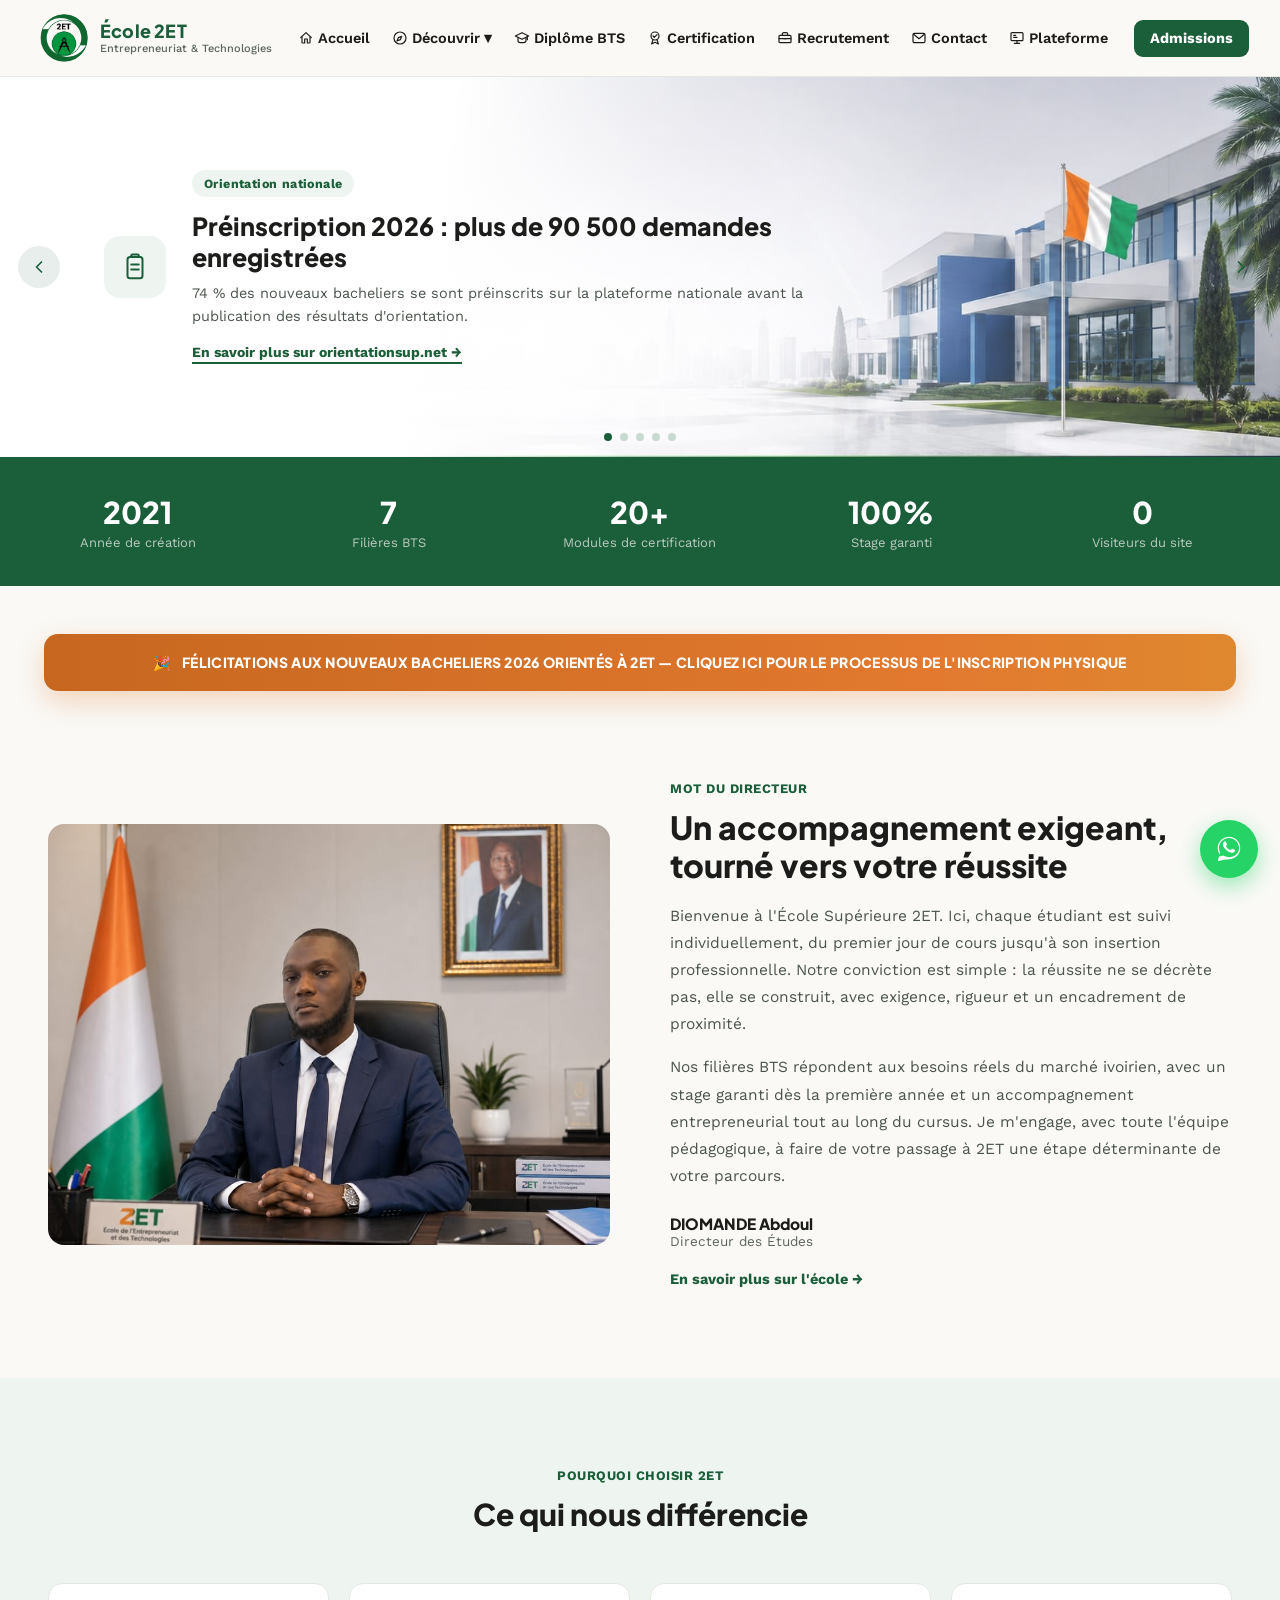
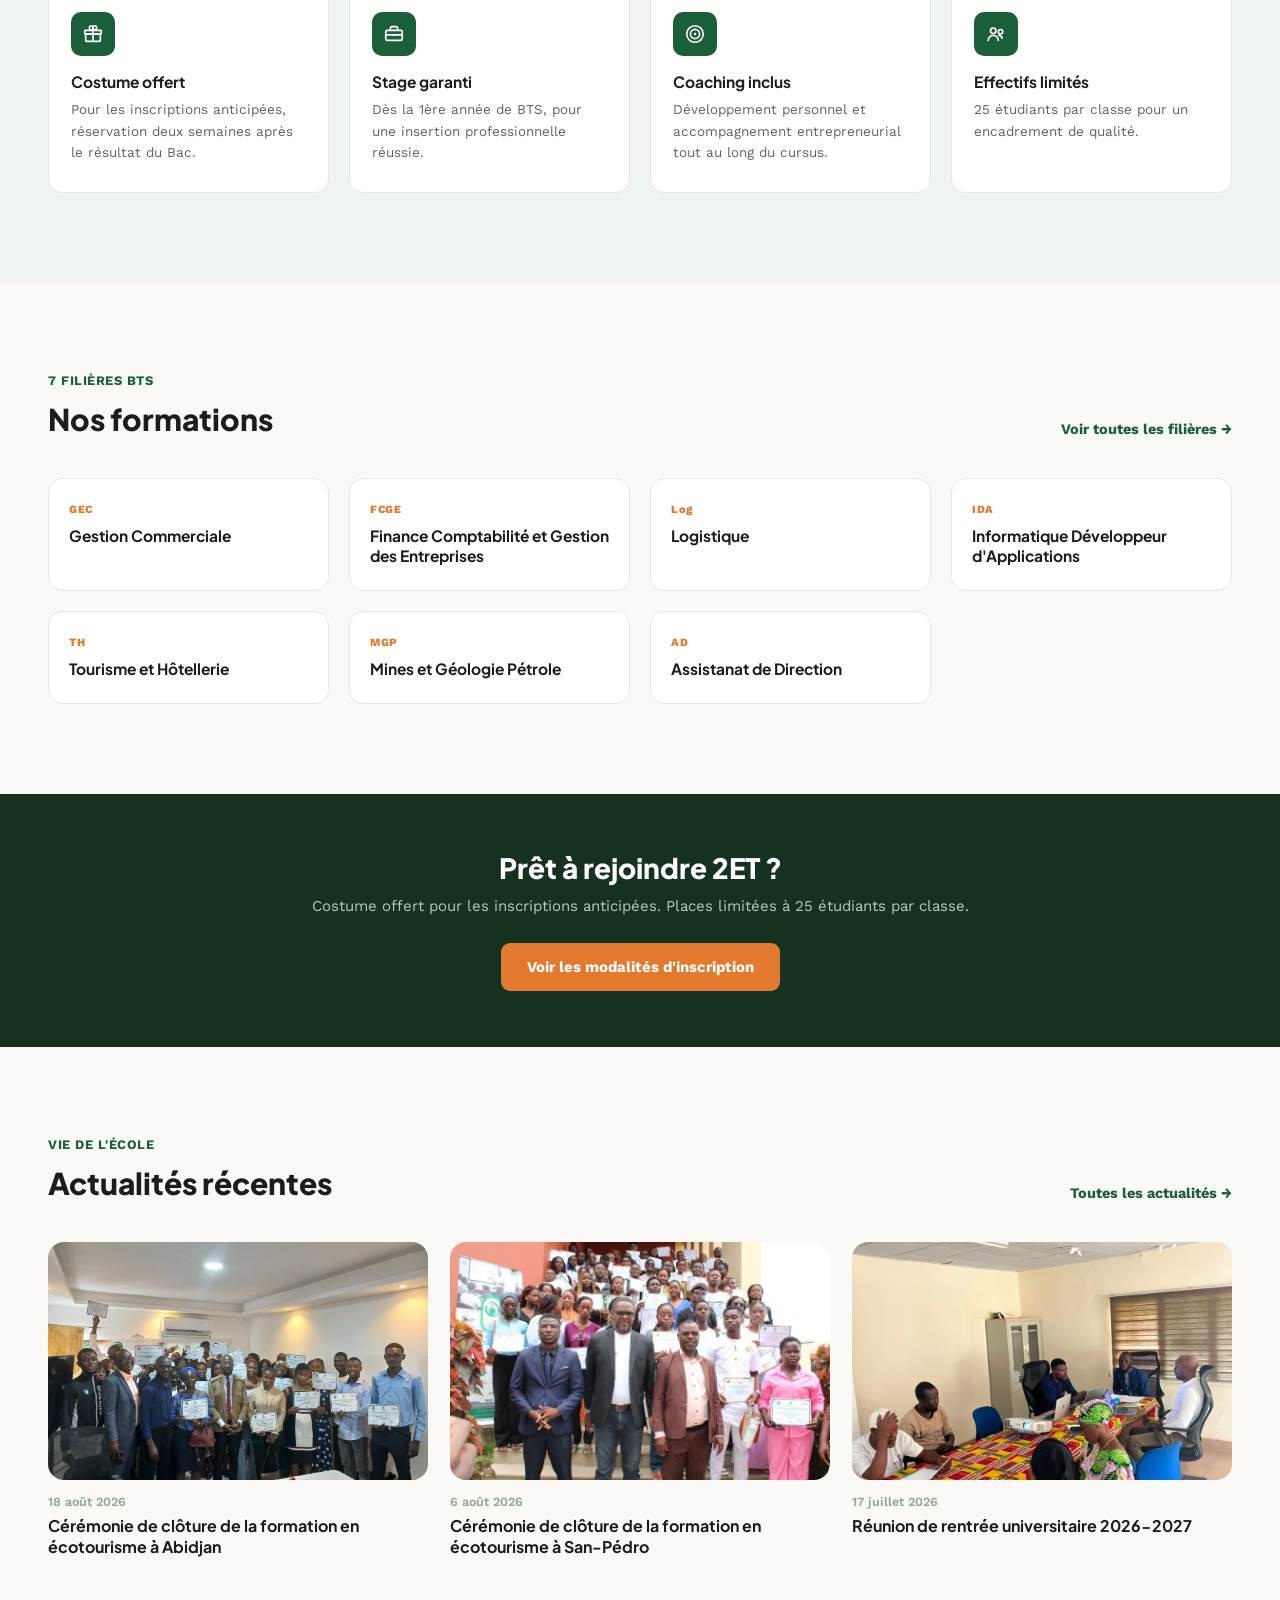
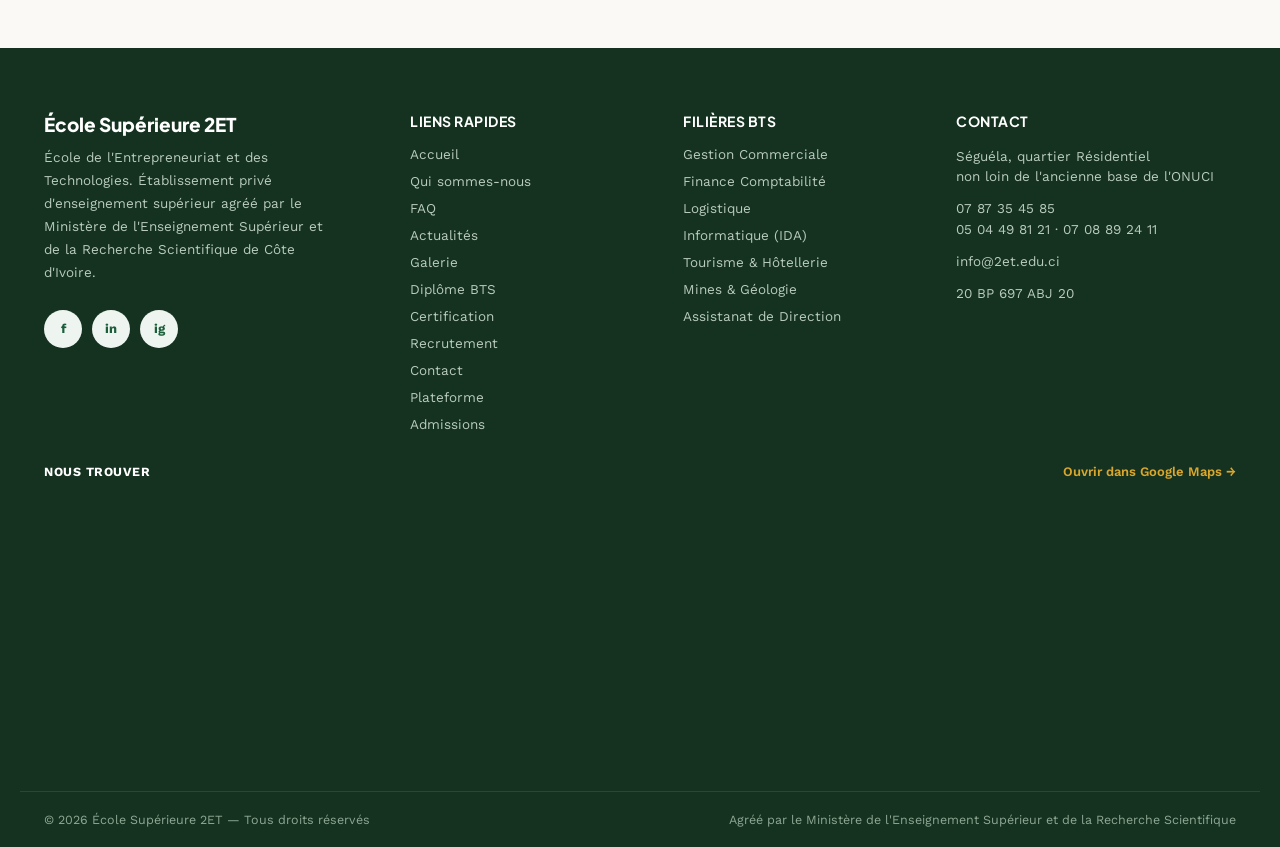
==== commit 3a402ea6: "Allege le dossier images de 46 a 6 Mo (compression et conversion des formats), ajoute un compteur de" ====
--- a/index.html
+++ b/index.html
@@ -192,6 +192,7 @@
     <div><div class="value" data-count-to="7">0</div><div class="label">Filières BTS</div></div>
     <div><div class="value" data-count-to="20" data-suffix="+">0</div><div class="label">Modules de certification</div></div>
     <div><div class="value" data-count-to="100" data-suffix="%">0</div><div class="label">Stage garanti</div></div>
+    <div><div class="value" id="visitor-count">0</div><div class="label">Visiteurs du site</div></div>
   </div>
 </div>
 
@@ -208,7 +209,7 @@
 <section class="section">
   <div class="container grid-2">
     <div class="photo-frame">
-      <img src="images/direction/directeur-des-etudes.png" alt="DIOMANDE Abdoul, Directeur des Études de l'École 2ET, dans son bureau">
+      <img src="images/direction/directeur-des-etudes.jpg" alt="DIOMANDE Abdoul, Directeur des Études de l'École 2ET, dans son bureau">
     </div>
     <div>
       <div class="eyebrow">Mot du Directeur</div>
@@ -376,5 +377,6 @@
 <script>document.getElementById('year').textContent = new Date().getFullYear();</script>
 <script src="js/config.js"></script>
 <script src="js/main.js"></script>
+<script data-goatcounter="https://ecole2et.goatcounter.com/count" async src="//gc.zgo.at/count.js"></script>
 </body>
 </html>
--- a/css/style.css
+++ b/css/style.css
@@ -72,6 +72,8 @@
 .btn-white:hover { background: var(--green-light); }
 .btn-outline { background: rgba(255,255,255,0.1); border: 1.5px solid rgba(255,255,255,0.4); color: #fff; }
 .btn-outline:hover { background: rgba(255,255,255,0.2); }
+.btn-outline-green { background: transparent; border: 1.5px solid var(--green); color: var(--green); }
+.btn-outline-green:hover { background: var(--green-light); }
 
 /* ---- Header ---- */
 .site-header {
@@ -132,7 +134,7 @@
   background-color: #fff;
   background-image:
     linear-gradient(100deg, #fff 0%, #fff 34%, rgba(255,255,255,0.55) 52%, rgba(255,255,255,0.22) 72%, rgba(255,255,255,0.08) 100%),
-    url('../images/hero-campus.png');
+    url('../images/hero-campus.jpg');
   background-repeat: no-repeat, no-repeat;
   background-position: center, right center;
   background-size: cover, cover;
@@ -233,7 +235,7 @@
 
 /* ---- Stats ---- */
 .stats-bar { background: var(--green); }
-.stats-grid { display: grid; grid-template-columns: repeat(4,1fr); gap: 24px; text-align: center; padding: 36px 24px; }
+.stats-grid { display: grid; grid-template-columns: repeat(5,1fr); gap: 24px; text-align: center; padding: 36px 24px; }
 .stats-grid .value { font-family: var(--font-heading); font-weight: 800; font-size: 30px; color: #fff; }
 .stats-grid .label { font-size: 13px; color: var(--text-on-dark-muted); margin-top: 4px; }
 
@@ -494,6 +496,9 @@
   .lightbox-prev, .lightbox-next { width: 40px; height: 40px; font-size: 22px; }
 }
 
+@media (max-width: 900px) {
+  .stats-grid { grid-template-columns: repeat(3,1fr); row-gap: 32px; }
+}
 @media (max-width: 560px) {
   .grid-2, .grid-4, .grid-3, .values-grid, .team-grid, .steps-grid, .form-row, .footer-grid { grid-template-columns: 1fr; }
   .gallery-grid { grid-template-columns: 1fr; }
@@ -527,6 +532,12 @@
 .quiz-result h2 { font-size: 26px; margin: 0 0 12px; }
 .quiz-result p { font-size: 14.5px; line-height: 1.7; color: var(--text-secondary); max-width: 520px; margin: 0 auto; }
 .quiz-result-actions { display: flex; gap: 14px; justify-content: center; flex-wrap: wrap; margin: 28px 0 18px; }
+.quiz-share-whatsapp {
+  display: inline-flex; align-items: center; gap: 8px; color: #25D366; font-weight: 700; font-size: 14px;
+  margin-bottom: 18px;
+}
+.quiz-share-whatsapp svg { width: 20px; height: 20px; }
+.quiz-share-whatsapp:hover { text-decoration: underline; }
 .quiz-restart { background: none; border: none; color: var(--text-muted); font-size: 13.5px; text-decoration: underline; cursor: pointer; }
 .quiz-restart:hover { color: var(--green); }
 @keyframes quizFadeIn { from { opacity: 0; transform: translateY(8px); } to { opacity: 1; transform: translateY(0); } }
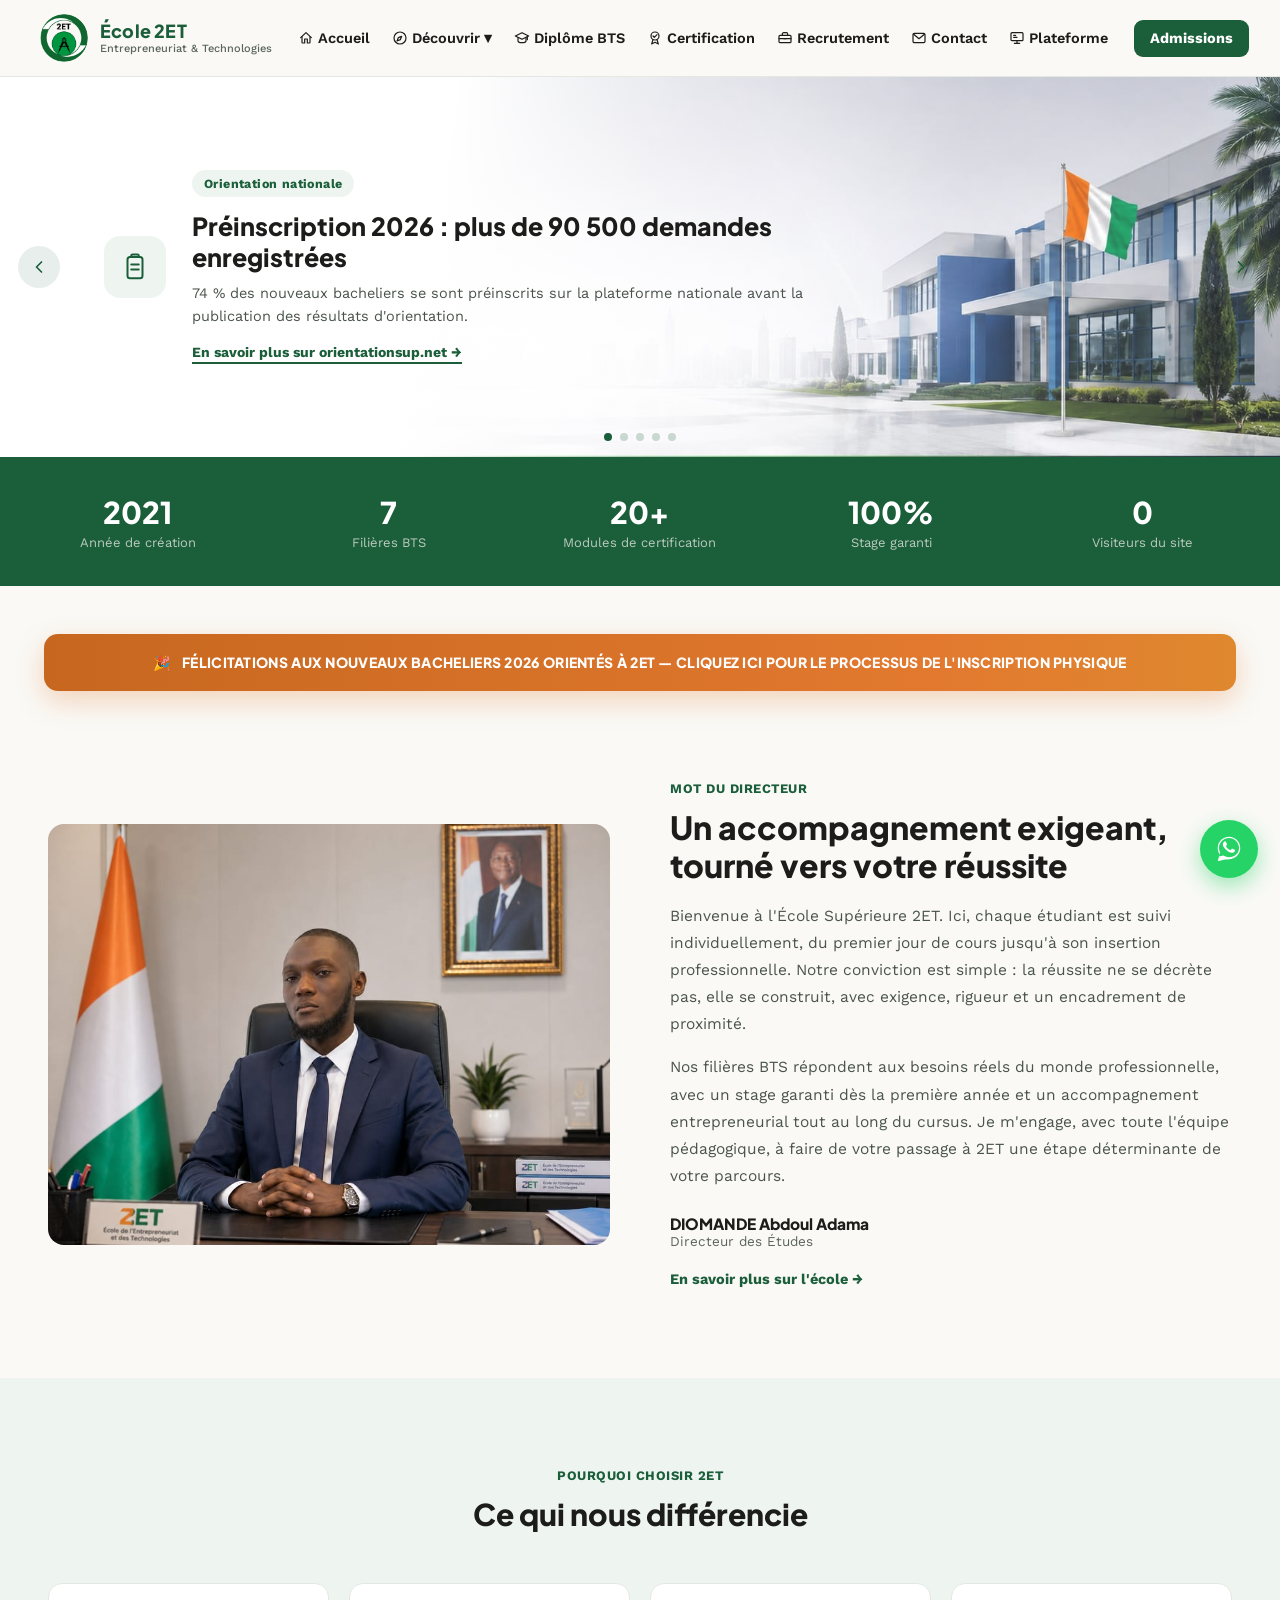
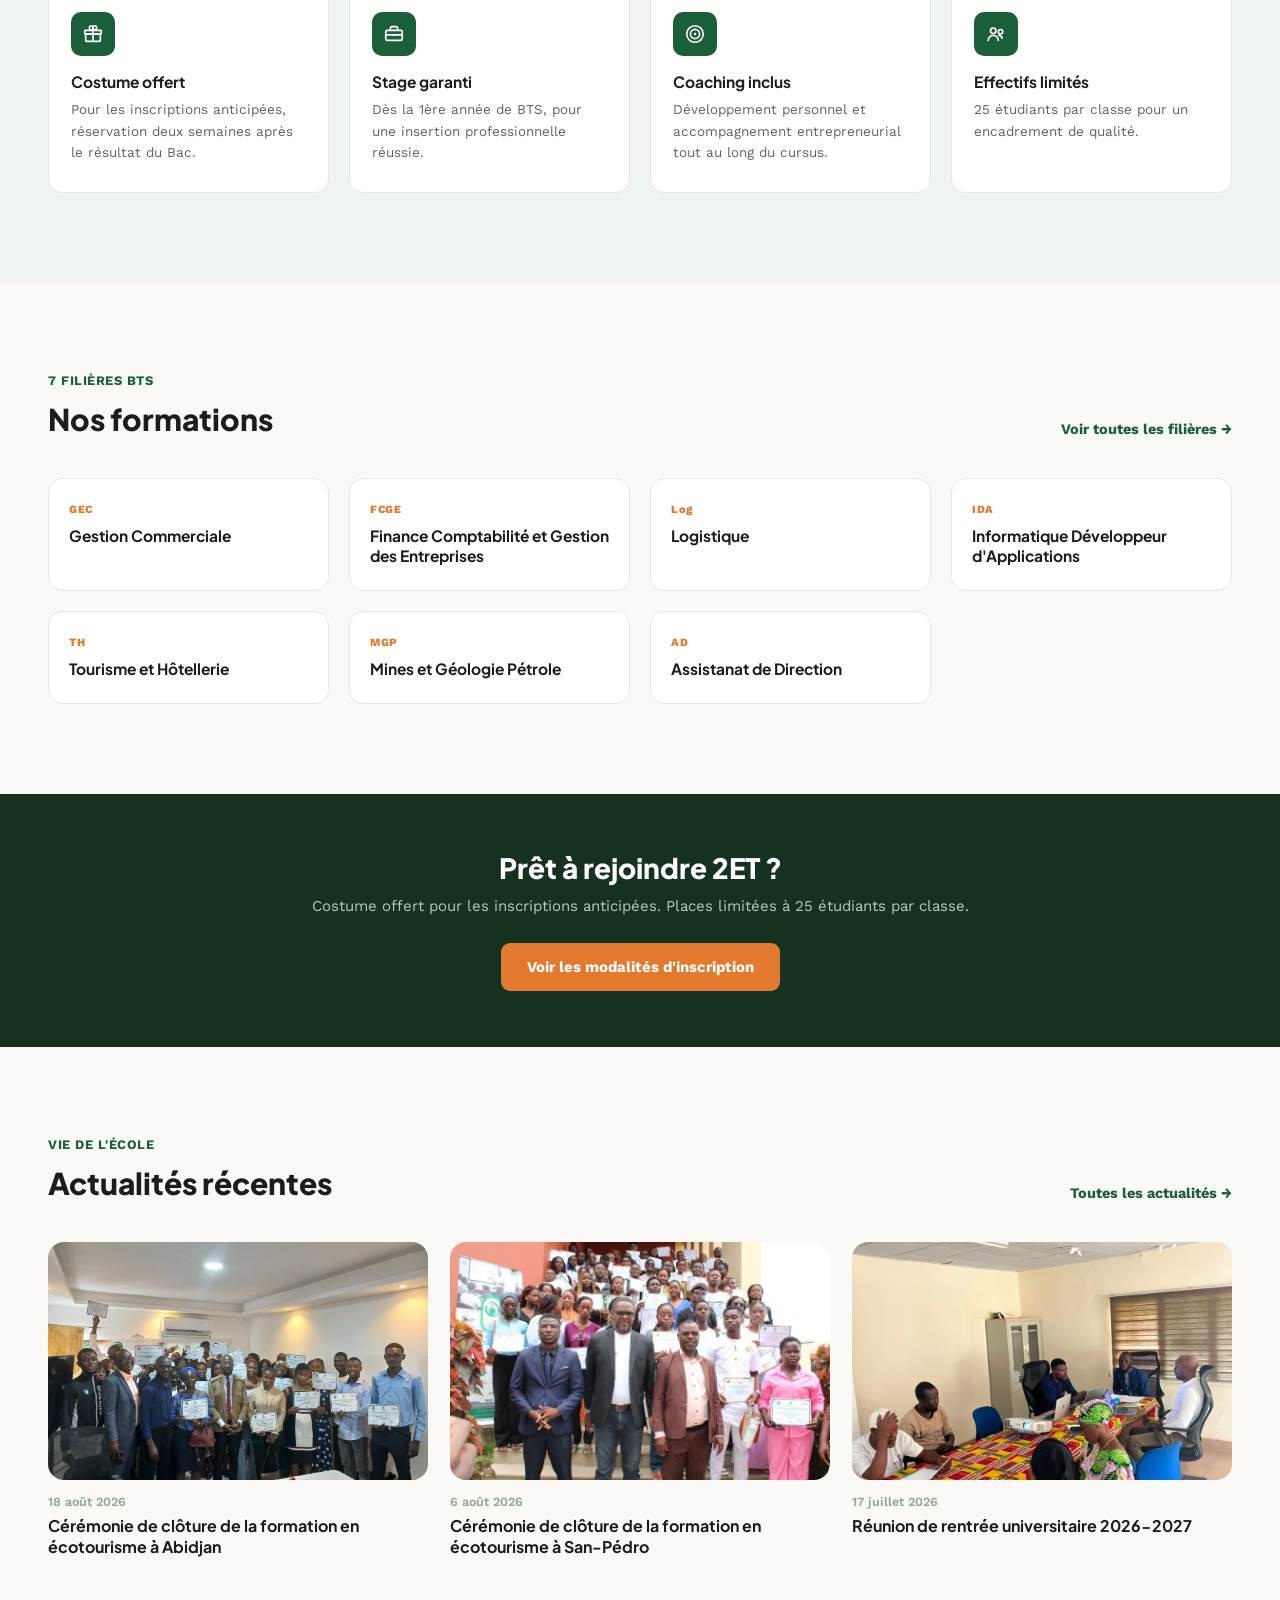
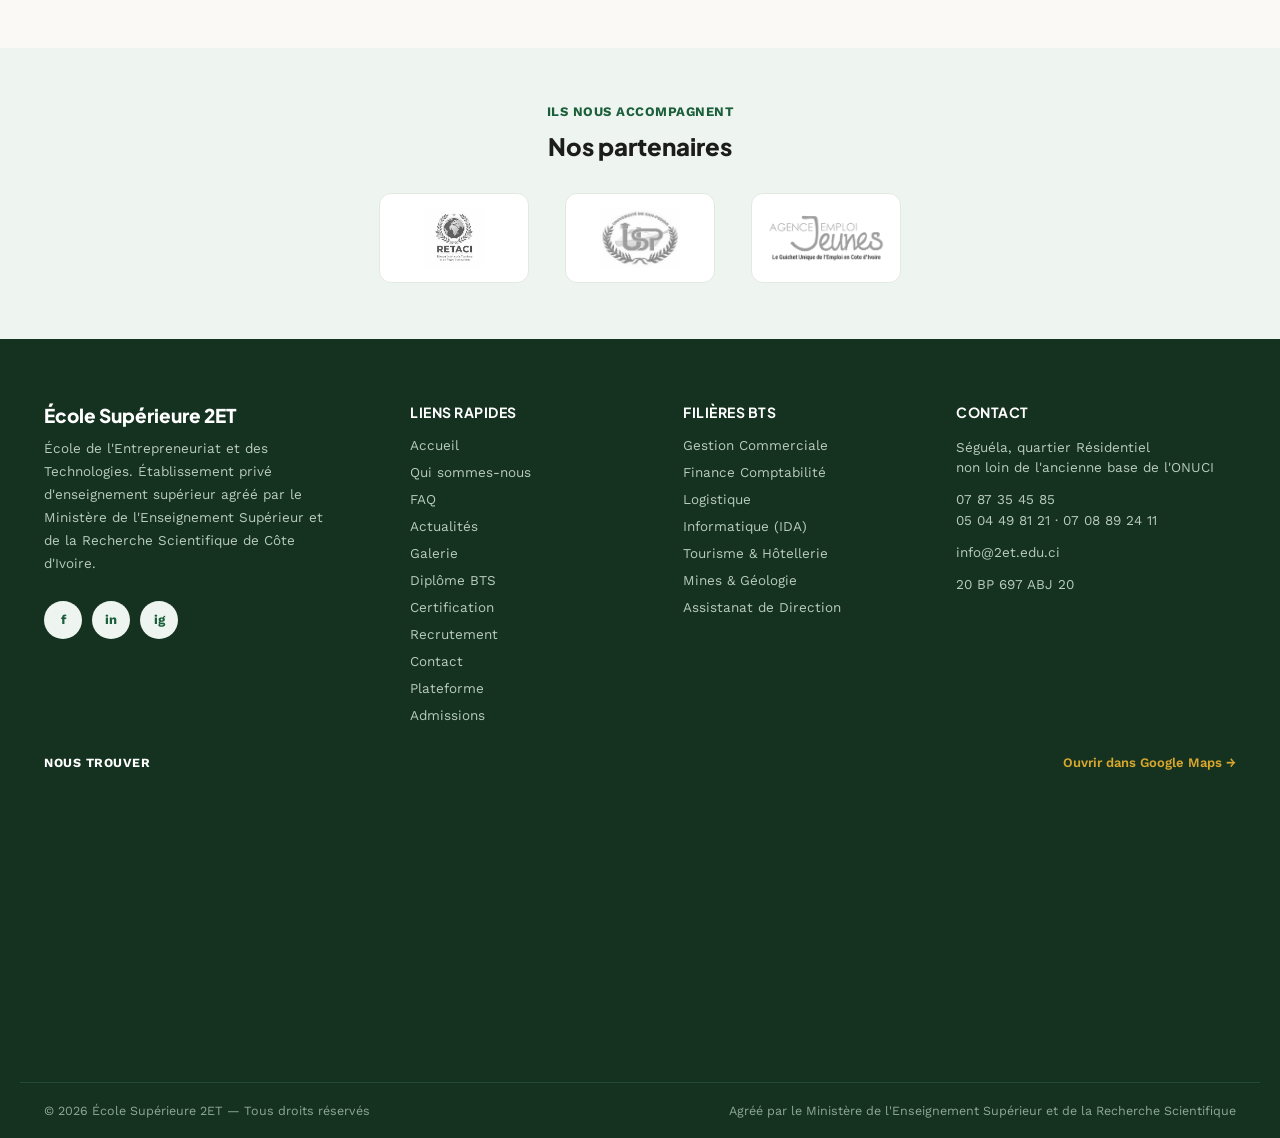
==== commit 3df76826: "Ajoute une section 'Nos partenaires' (RETACI, Universite de San-Pedro, Agence Emploi Jeunes) sur la " ====
--- a/index.html
+++ b/index.html
@@ -215,8 +215,8 @@
       <div class="eyebrow">Mot du Directeur</div>
       <h2 style="font-size:32px;margin:0 0 18px;line-height:1.2">Un accompagnement exigeant, tourné vers votre réussite</h2>
       <p style="font-size:15.5px;line-height:1.75;color:var(--text-secondary);margin:0 0 16px">Bienvenue à l'École Supérieure 2ET. Ici, chaque étudiant est suivi individuellement, du premier jour de cours jusqu'à son insertion professionnelle. Notre conviction est simple : la réussite ne se décrète pas, elle se construit, avec exigence, rigueur et un encadrement de proximité.</p>
-      <p style="font-size:15.5px;line-height:1.75;color:var(--text-secondary);margin:0 0 24px">Nos filières BTS répondent aux besoins réels du marché ivoirien, avec un stage garanti dès la première année et un accompagnement entrepreneurial tout au long du cursus. Je m'engage, avec toute l'équipe pédagogique, à faire de votre passage à 2ET une étape déterminante de votre parcours.</p>
-      <div style="font-family:var(--font-heading);font-weight:800;color:var(--text);font-size:15.5px">DIOMANDE Abdoul</div>
+      <p style="font-size:15.5px;line-height:1.75;color:var(--text-secondary);margin:0 0 24px">Nos filières BTS répondent aux besoins réels du monde professionnelle, avec un stage garanti dès la première année et un accompagnement entrepreneurial tout au long du cursus. Je m'engage, avec toute l'équipe pédagogique, à faire de votre passage à 2ET une étape déterminante de votre parcours.</p>
+      <div style="font-family:var(--font-heading);font-weight:800;color:var(--text);font-size:15.5px">DIOMANDE Abdoul Adama</div>
       <div style="font-size:13.5px;color:var(--text-muted);margin-bottom:20px">Directeur des Études</div>
       <a href="a-propos.html" style="color:var(--green);font-weight:700;font-size:14.5px">En savoir plus sur l'école →</a>
     </div>
@@ -312,6 +312,18 @@
   </div>
 </section>
 
+<section class="section" style="background:var(--green-light);padding:56px 24px">
+  <div class="container" style="text-align:center">
+    <div class="eyebrow">Ils nous accompagnent</div>
+    <h2 style="font-size:24px;margin:0 0 32px">Nos partenaires</h2>
+    <div class="partners-strip">
+      <div class="partner-logo"><img src="images/partenaires/retaci.jpg" alt="RETACI, Réseau Ivoirien du Tourisme et de l'Agro Ecotourisme"></div>
+      <div class="partner-logo"><img src="images/partenaires/universite-san-pedro.jpg" alt="Université de San-Pedro"></div>
+      <div class="partner-logo"><img src="images/partenaires/agence-emploi-jeunes.png" alt="Agence Emploi Jeunes, le Guichet Unique de l'Emploi en Côte d'Ivoire"></div>
+    </div>
+  </div>
+</section>
+
 <footer class="site-footer">
   <div class="footer-grid">
     <div>
--- a/css/style.css
+++ b/css/style.css
@@ -191,9 +191,15 @@
   .hero-arrow-next { right: 8px; }
 }
 
-/* ---- Page hero (interior pages) ---- */
-.page-hero { background: var(--green); padding: 70px 24px 50px; text-align: center; }
-.page-hero .container { max-width: 900px; }
+/* ---- Page hero (interior pages) ----
+   Chaque page pose son propre visuel en style inline (background-image) ; le voile sombre
+   uniforme (::before) garantit un texte blanc lisible quelle que soit la composition de l'image. */
+.page-hero {
+  position: relative; overflow: hidden; background-color: var(--green); padding: 70px 24px 50px; text-align: center;
+  background-size: cover; background-position: center;
+}
+.page-hero::before { content: ""; position: absolute; inset: 0; background: rgba(18,18,20,0.6); }
+.page-hero .container { position: relative; z-index: 1; max-width: 900px; }
 .page-hero h1 { font-size: 36px; color: #fff; margin: 0 0 14px; }
 .page-hero p { font-size: 15.5px; color: #DCE8DE; margin: 0; line-height: 1.6; }
 
@@ -232,6 +238,15 @@
 .platform-card.is-disabled { cursor: default; }
 @media (max-width: 900px) { .platform-grid { grid-template-columns: repeat(3, 1fr); } }
 @media (max-width: 560px) { .platform-grid { grid-template-columns: repeat(2, 1fr); } }
+
+/* ---- Bandeau partenaires (accueil) ---- */
+.partners-strip { display: flex; flex-wrap: wrap; align-items: center; justify-content: center; gap: 36px; }
+.partner-logo {
+  width: 150px; height: 90px; background: #fff; border-radius: 12px; border: 1px solid var(--border);
+  display: flex; align-items: center; justify-content: center; padding: 14px;
+}
+.partner-logo img { max-width: 100%; max-height: 100%; object-fit: contain; filter: grayscale(1); opacity: 0.75; transition: filter 0.25s ease, opacity 0.25s ease; }
+.partner-logo:hover img { filter: grayscale(0); opacity: 1; }
 
 /* ---- Stats ---- */
 .stats-bar { background: var(--green); }
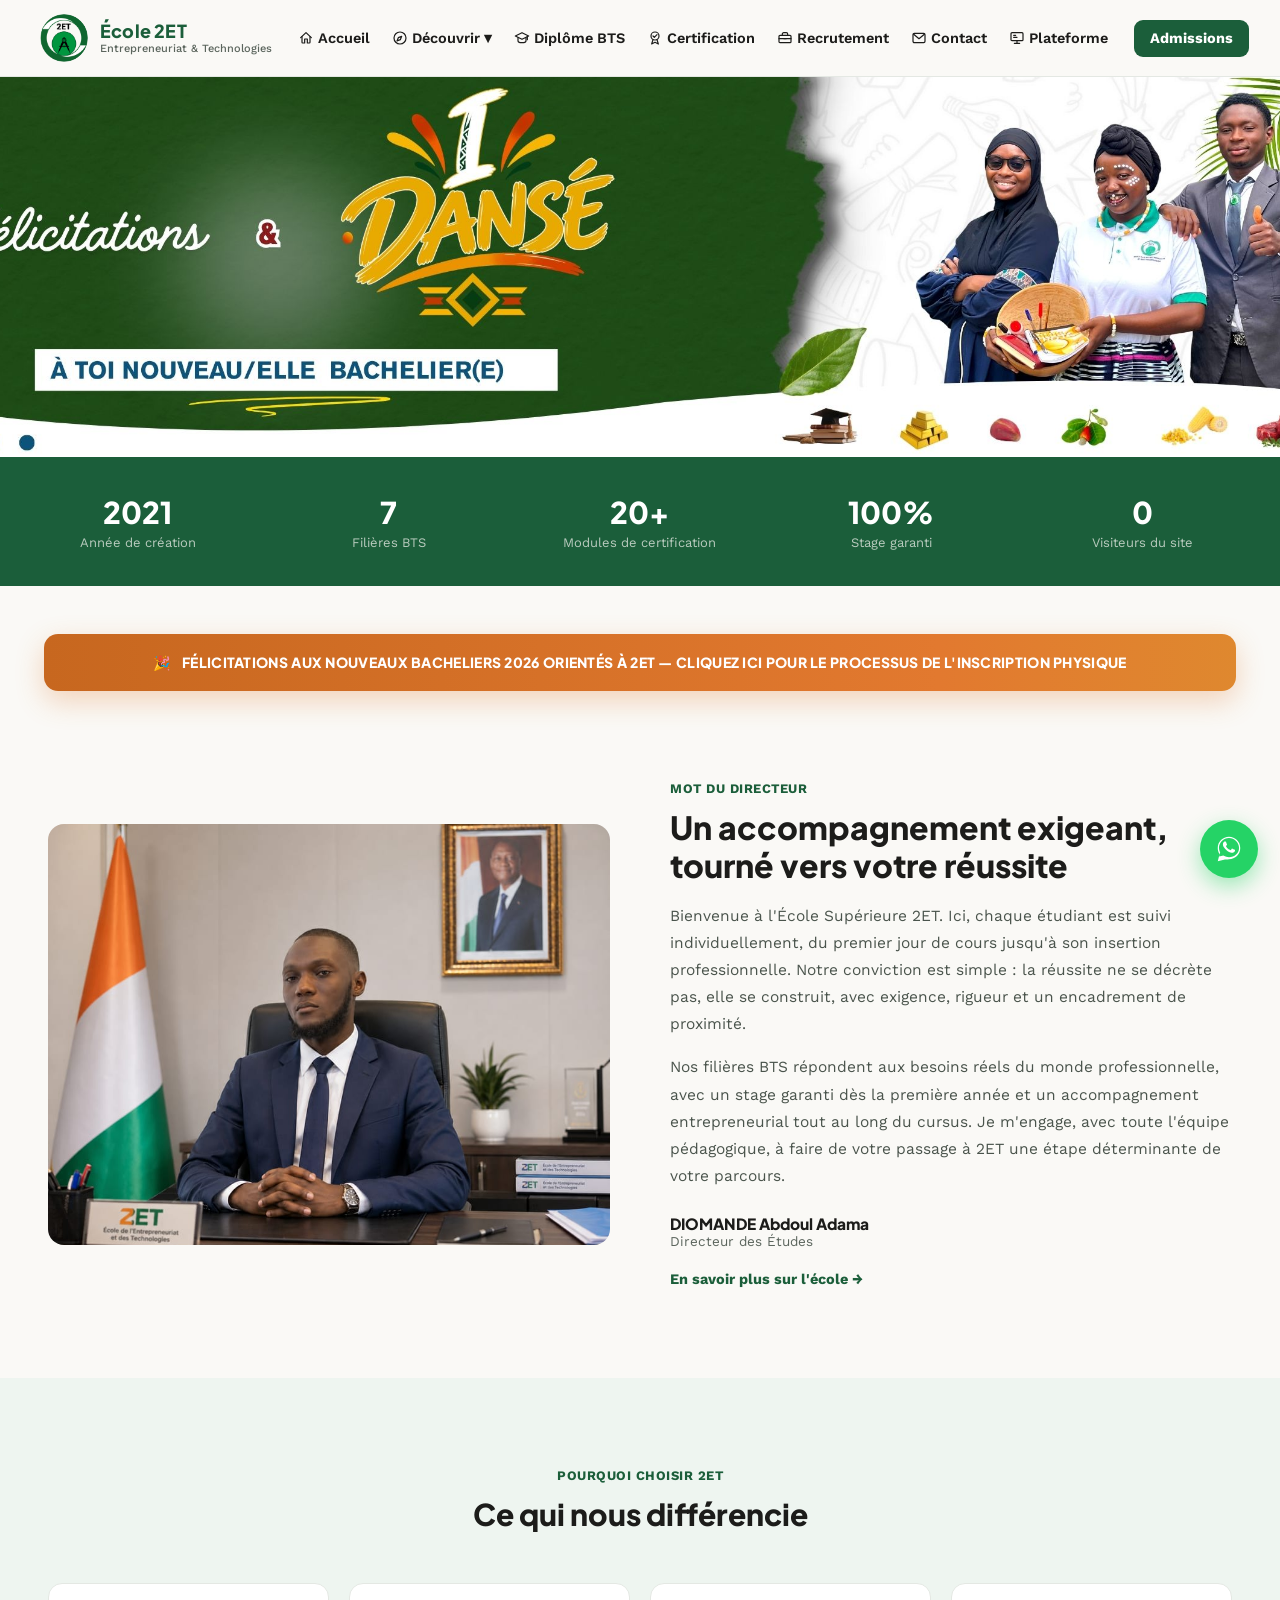
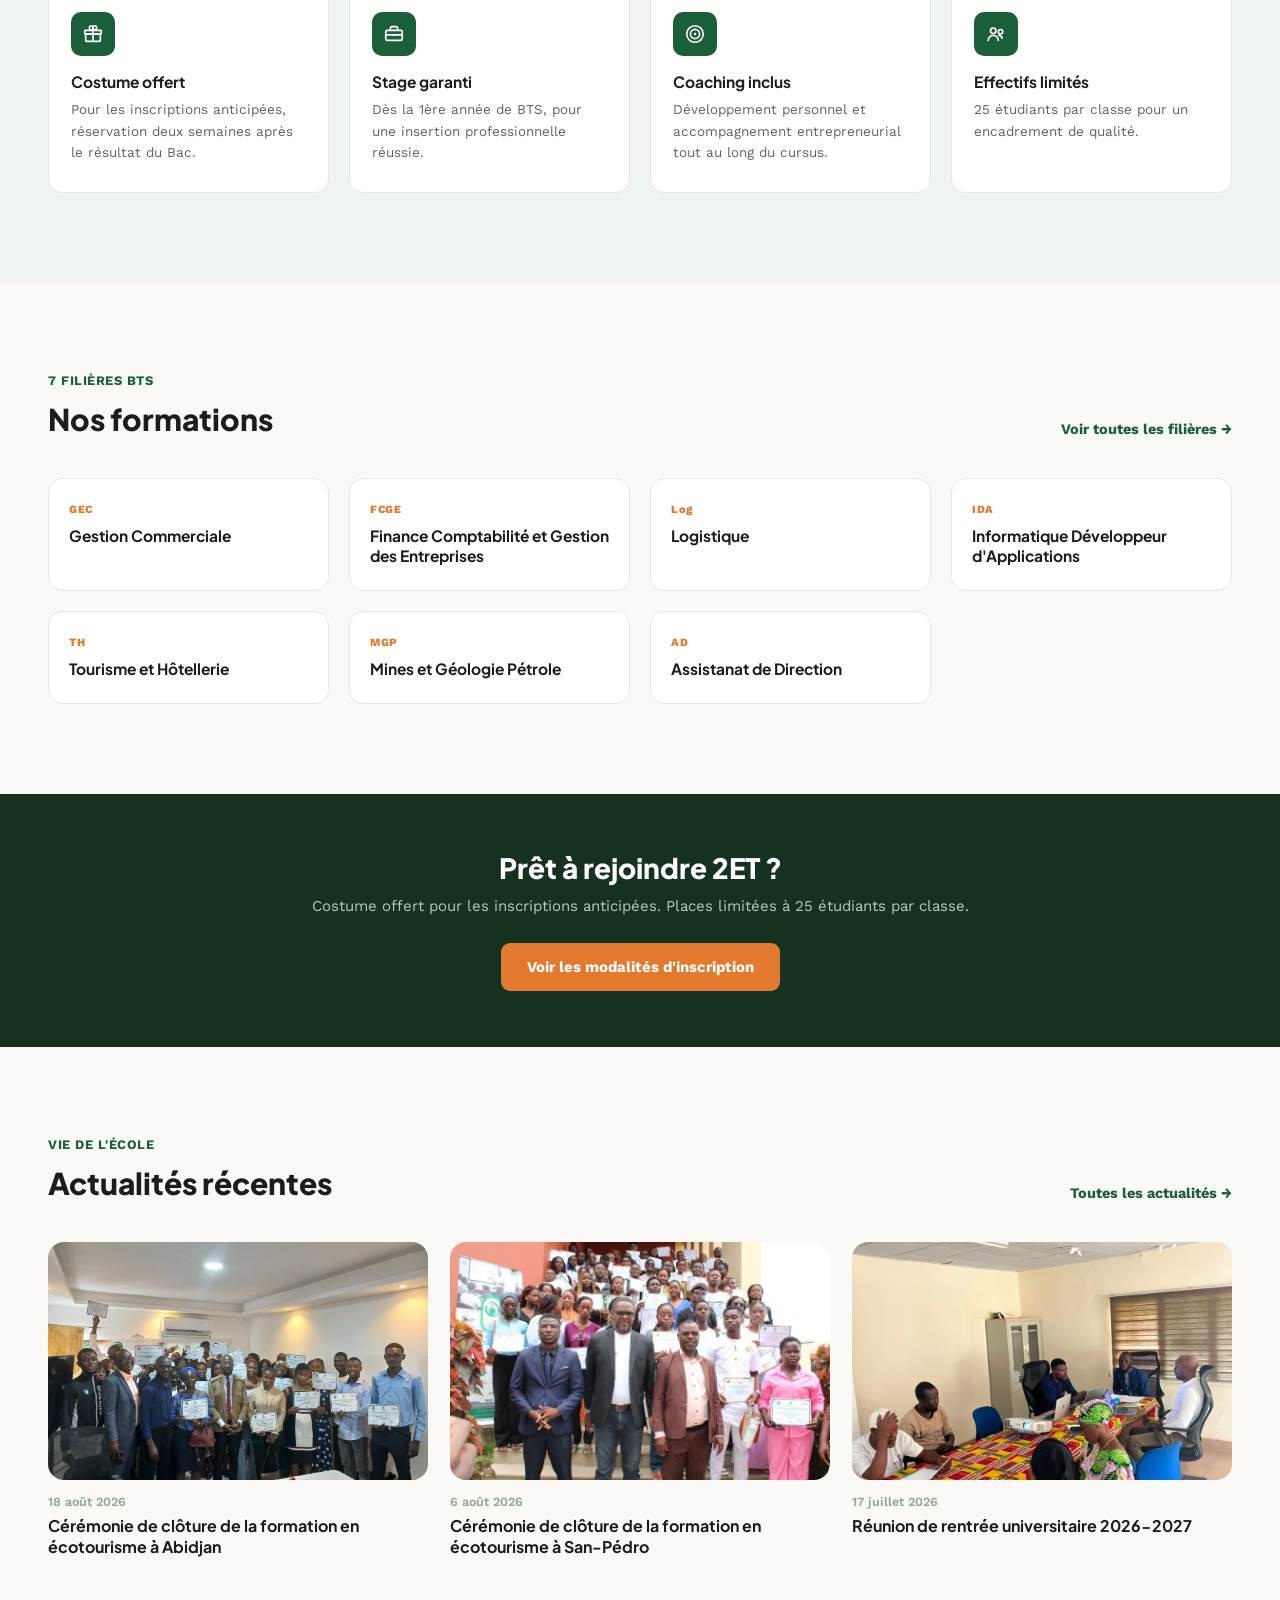
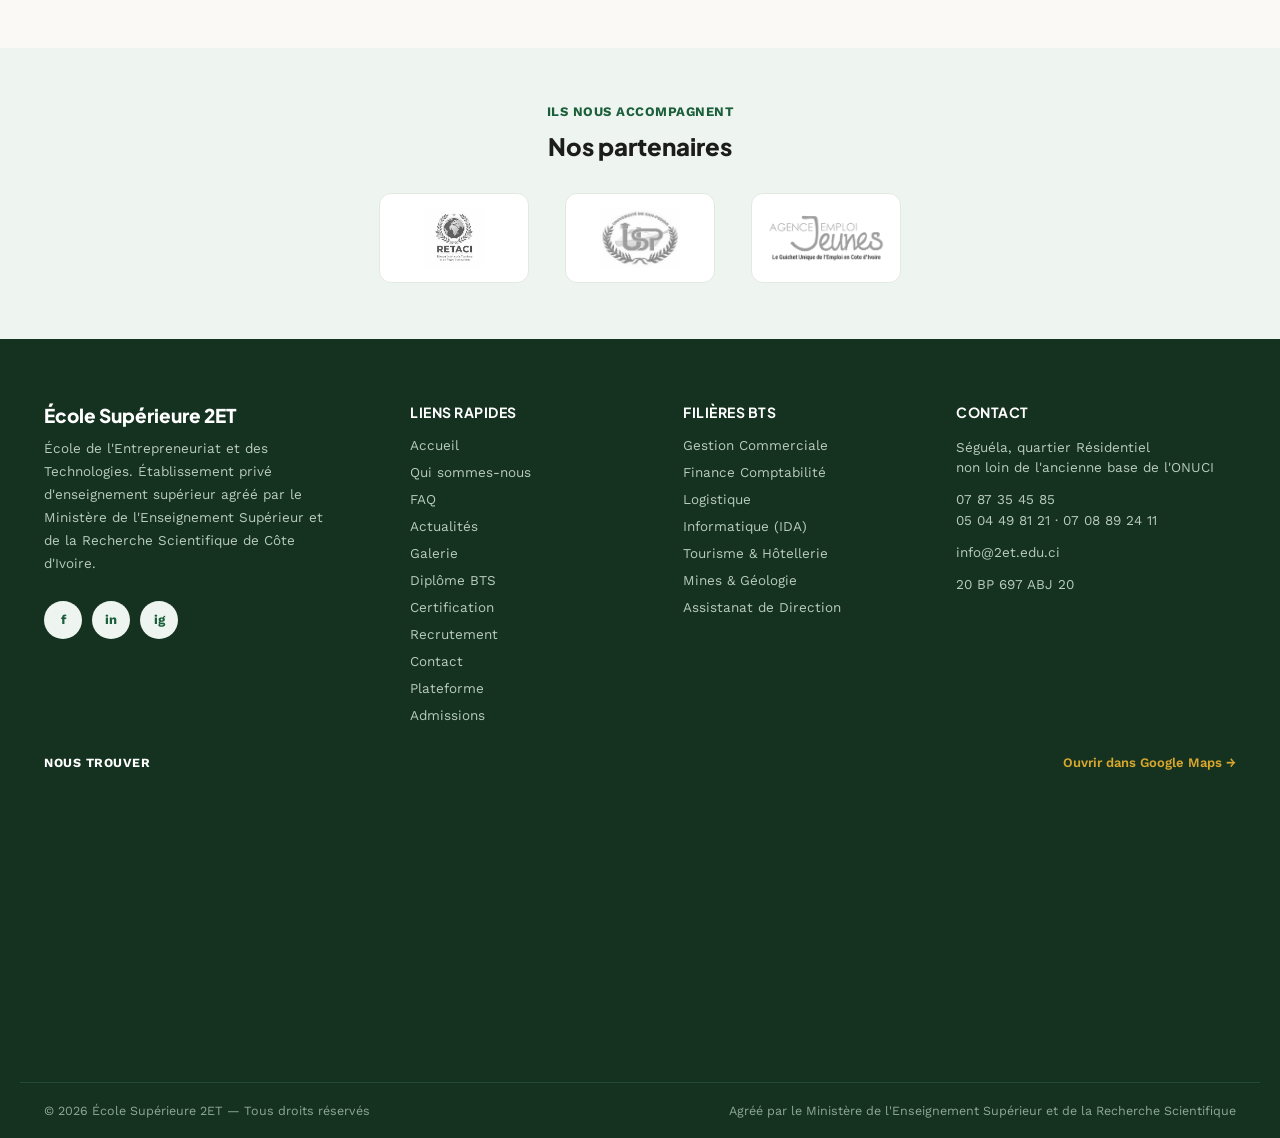
==== commit 1e744687: "Remplace le carrousel d'annonces du hero par la banniere statique de felicitations aux bacheliers 20" ====
--- a/index.html
+++ b/index.html
@@ -98,6 +98,10 @@
 
 <section class="hero">
   <div class="hero-slides">
+    <!-- Carrousel d'annonces (5 slides), mis en commentaire le 10/09/2026 au profit d'une banniere statique
+         (voir fond CSS de .hero-slides dans css/style.css). Pour reactiver : decommenter ce bloc jusqu'a la
+         fermeture correspondante ci-dessous, et restaurer l'ancien fond CSS (dégradé + hero-campus.jpg),
+         lui aussi conservé en commentaire dans css/style.css.
 
     <div class="hero-slide active">
       <div class="hero-slide-inner">
@@ -167,9 +171,10 @@
         </div>
       </div>
     </div>
-
-  </div>
-
+    -->
+  </div>
+
+  <!-- Navigation du carrousel (flèches + points), mise en commentaire avec les slides ci-dessus.
   <button class="hero-arrow hero-arrow-prev" aria-label="Annonce précédente">
     <svg viewBox="0 0 24 24" fill="none" stroke="currentColor" stroke-width="2" stroke-linecap="round" stroke-linejoin="round"><path d="M15 18l-6-6 6-6"/></svg>
   </button>
@@ -184,6 +189,7 @@
     <button class="hero-dot" data-slide="3" aria-label="Annonce 4"></button>
     <button class="hero-dot" data-slide="4" aria-label="Annonce 5"></button>
   </div>
+  -->
 </section>
 
 <div class="stats-bar">
--- a/css/style.css
+++ b/css/style.css
@@ -125,10 +125,34 @@
 .nav-icon { width: 16px; height: 16px; flex-shrink: 0; }
 .mobile-nav a .nav-icon { width: 17px; height: 17px; }
 
-/* ---- Hero : carrousel d'annonces (espace publicitaire institutionnel) ----
-   Arrière-plan fixe (motif toque/livre/badge + dégradé blanc), inchangé d'une
-   annonce à l'autre — seul le contenu de chaque slide se fond en transition. */
+/* ---- Hero : bannière statique (félicitations bacheliers 2026) ----
+   Remplace le 10/09/2026 le carrousel d'annonces (version d'origine conservée juste en
+   dessous, en commentaire, pour réactivation ultérieure). Pas de dégradé ici : la bannière
+   fournie porte déjà son propre design (texte + fond intégrés) ; un voile blanc la
+   masquerait à moitié, elle doit rester pleinement visible. */
 .hero { position: relative; overflow: hidden; }
+.hero-slides {
+  position: relative; min-height: clamp(300px, 34vw, 380px);
+  background-color: #fff;
+  background-image: url('../images/hero-bacheliers-2026.jpg');
+  background-repeat: no-repeat;
+  background-position: center;
+  background-size: cover;
+}
+/* Sous 700px, la bannière large (ratio 3,8:1) coupait le texte au recadrage automatique.
+   On bascule sur un recadrage resserré (1320x630, ratio ~2,1:1) qui garde tout le texte
+   visible, quitte à perdre les photos des 3 étudiants (déjà secondaires sur mobile). */
+@media (max-width: 700px) {
+  .hero-slides {
+    background-image: url('../images/hero-bacheliers-2026-mobile.jpg');
+    /* Hauteur alignée sur le ratio réel de cette image (1320x350, mise à jour le 28/09)
+       pour un affichage sans recadrage supplémentaire par "cover". */
+    min-height: min(26.5vw, 185px);
+  }
+}
+/* ---- Version d'origine (carrousel d'annonces + dégradé), conservée en commentaire ----
+   Pour réactiver : décommenter cette règle (et supprimer/commenter celle juste au-dessus),
+   puis décommenter les slides + la navigation dans index.html (section .hero).
 .hero-slides {
   position: relative; min-height: clamp(300px, 34vw, 380px);
   background-color: #fff;
@@ -139,6 +163,7 @@
   background-position: center, right center;
   background-size: cover, cover;
 }
+*/
 .hero-slide {
   position: absolute; inset: 0; display: flex; align-items: center;
   opacity: 0; visibility: hidden; transition: opacity 0.5s ease;
@@ -250,7 +275,8 @@
 
 /* ---- Stats ---- */
 .stats-bar { background: var(--green); }
-.stats-grid { display: grid; grid-template-columns: repeat(5,1fr); gap: 24px; text-align: center; padding: 36px 24px; }
+.stats-grid { display: grid; grid-template-columns: repeat(5, minmax(0,1fr)); gap: 24px; text-align: center; padding: 36px 24px; }
+.stats-grid > div { min-width: 0; }
 .stats-grid .value { font-family: var(--font-heading); font-weight: 800; font-size: 30px; color: #fff; }
 .stats-grid .label { font-size: 13px; color: var(--text-on-dark-muted); margin-top: 4px; }
 
@@ -512,12 +538,14 @@
 }
 
 @media (max-width: 900px) {
-  .stats-grid { grid-template-columns: repeat(3,1fr); row-gap: 32px; }
+  .stats-grid { grid-template-columns: repeat(3, minmax(0,1fr)); row-gap: 32px; }
+  .stats-grid .value { font-size: 26px; }
 }
 @media (max-width: 560px) {
   .grid-2, .grid-4, .grid-3, .values-grid, .team-grid, .steps-grid, .form-row, .footer-grid { grid-template-columns: 1fr; }
   .gallery-grid { grid-template-columns: 1fr; }
-  .stats-grid { grid-template-columns: 1fr 1fr; }
+  .stats-grid { grid-template-columns: minmax(0,1fr) minmax(0,1fr); }
+  .stats-grid .value { font-size: 24px; }
   .section { padding: 60px 20px; }
 }
 
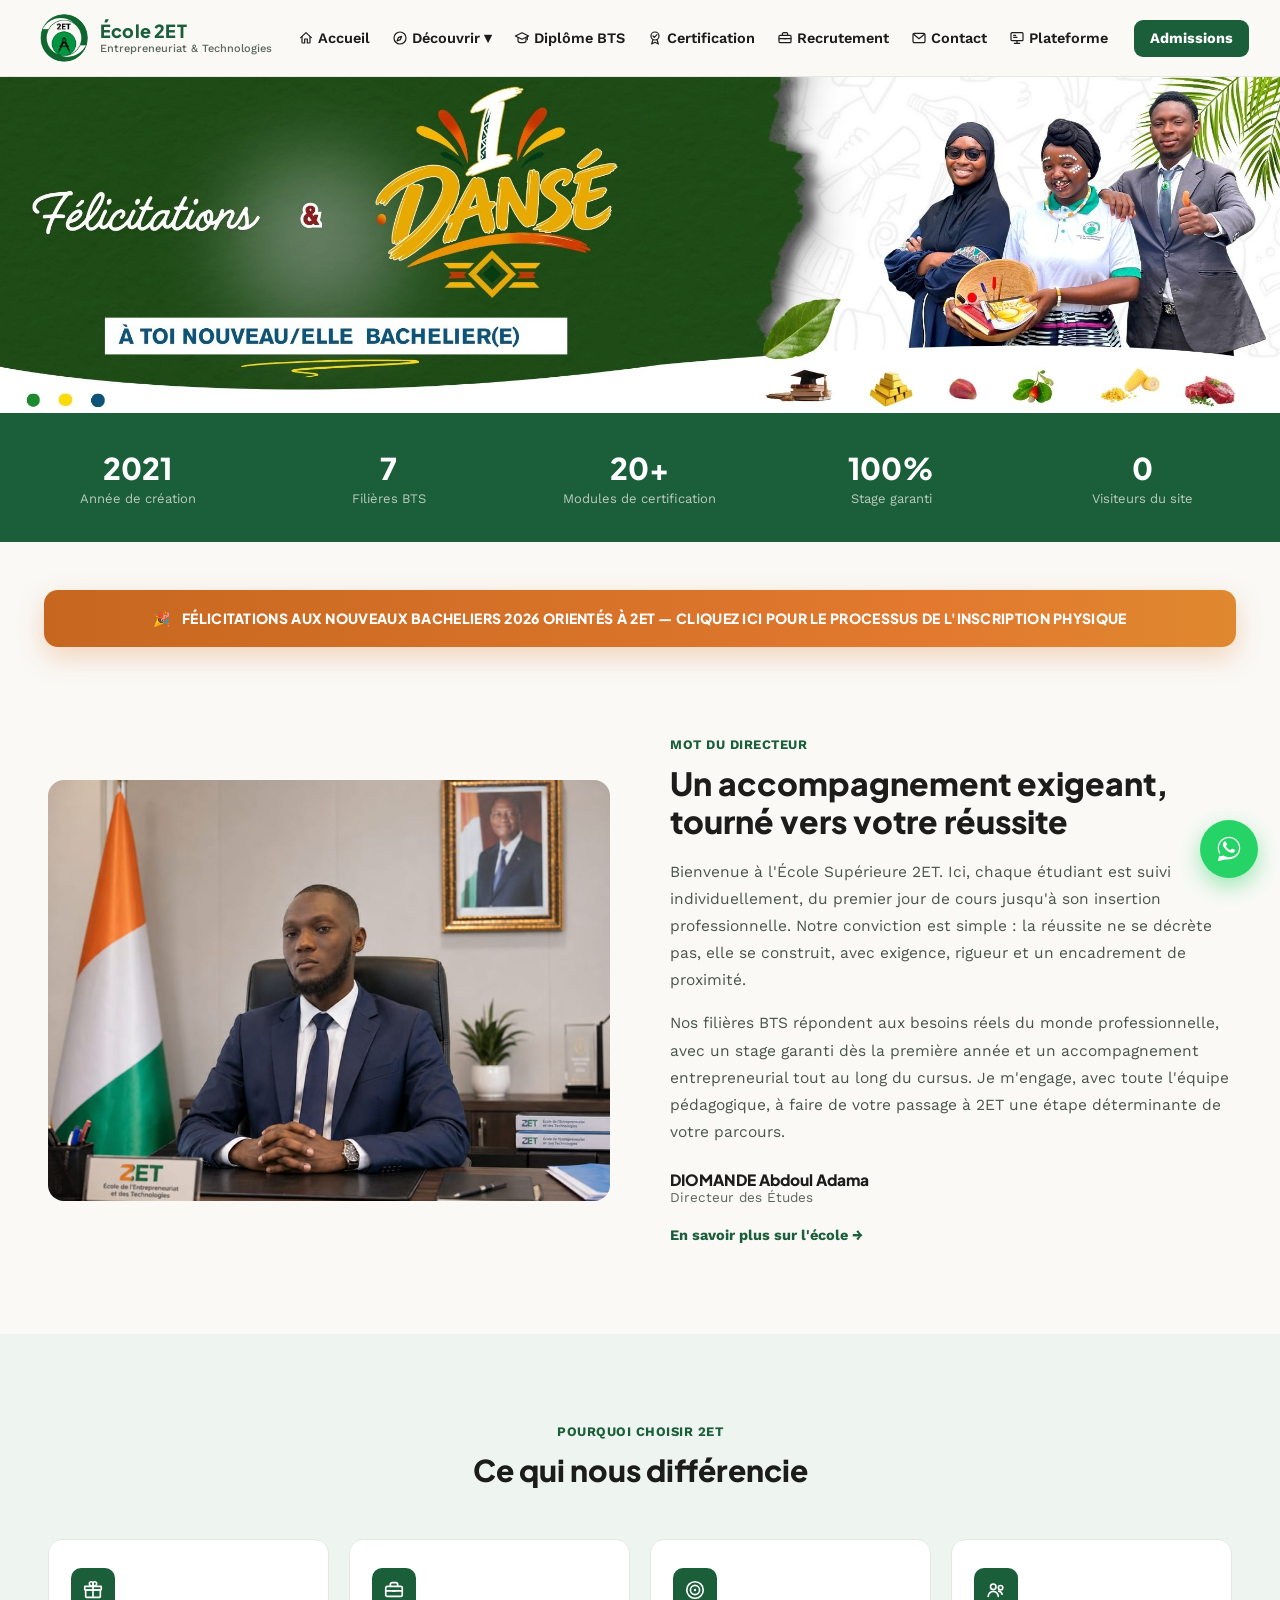
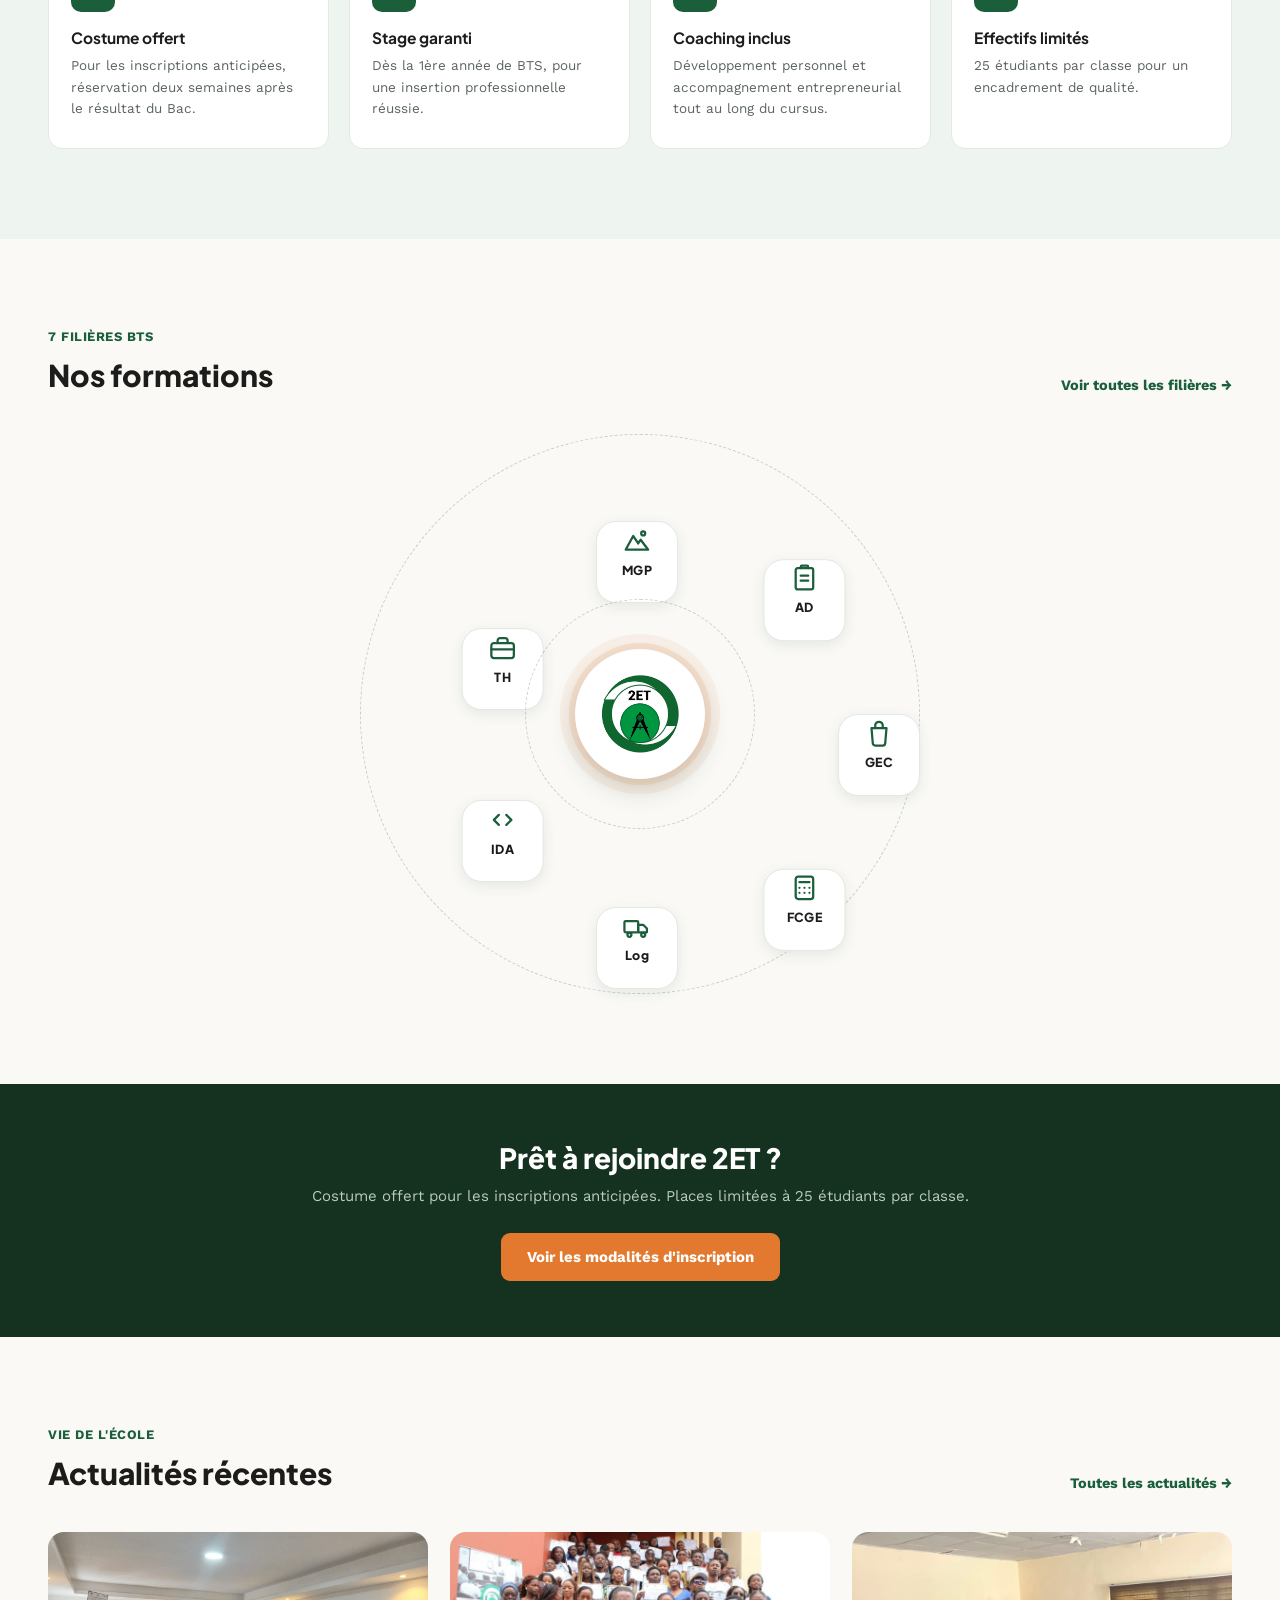
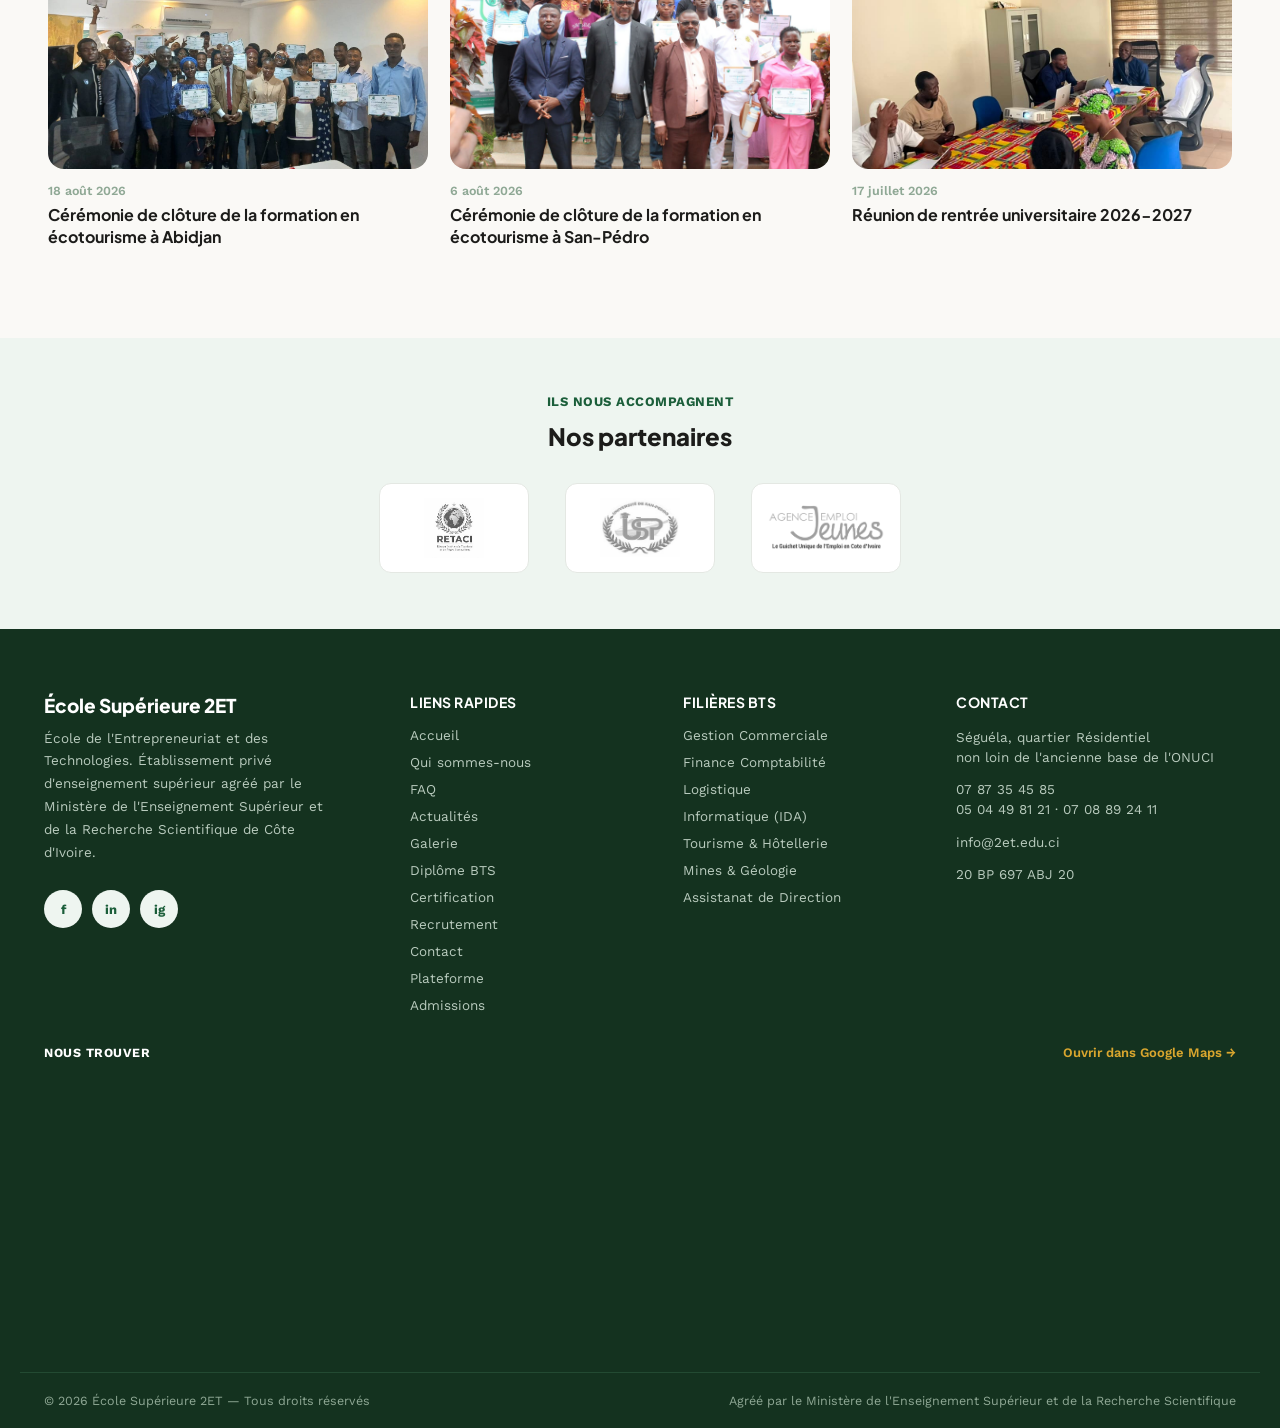
==== commit c5927924: "Remplace la grille statique des 7 filieres (section Nos formations) par une orbite animee autour du " ====
--- a/index.html
+++ b/index.html
@@ -269,14 +269,68 @@
       </div>
       <a href="formations.html" style="color:var(--green);font-weight:700;font-size:14.5px">Voir toutes les filières →</a>
     </div>
-    <div class="grid-4">
-      <a href="formations.html#gec" class="program-tile"><div class="program-code">GEC</div><div class="program-name">Gestion Commerciale</div></a>
-      <a href="formations.html#fcge" class="program-tile"><div class="program-code">FCGE</div><div class="program-name">Finance Comptabilité et Gestion des Entreprises</div></a>
-      <a href="formations.html#log" class="program-tile"><div class="program-code">Log</div><div class="program-name">Logistique</div></a>
-      <a href="formations.html#ida" class="program-tile"><div class="program-code">IDA</div><div class="program-name">Informatique Développeur d'Applications</div></a>
-      <a href="formations.html#th" class="program-tile"><div class="program-code">TH</div><div class="program-name">Tourisme et Hôtellerie</div></a>
-      <a href="formations.html#mgp" class="program-tile"><div class="program-code">MGP</div><div class="program-name">Mines et Géologie Pétrole</div></a>
-      <a href="formations.html#ad" class="program-tile"><div class="program-code">AD</div><div class="program-name">Assistanat de Direction</div></a>
+    <!-- Écrans >= 900px : orbite animée des 7 filières autour du logo (voir css/style.css) -->
+    <div class="formations-orbit">
+      <div class="orbit-hub">
+        <img src="images/logo-2et.png" alt="École Supérieure 2ET" class="orbit-hub-logo">
+      </div>
+      <div class="orbit-ring-mid"></div>
+      <div class="orbit-ring">
+        <a href="formations.html#gec" class="orbit-item" style="--angle:0deg">
+          <span class="orbit-item-inner"><span class="orbit-item-chip">
+            <svg class="orbit-icon" viewBox="0 0 24 24" fill="none" stroke="currentColor" stroke-width="1.8" stroke-linecap="round" stroke-linejoin="round"><path d="M6 8h12l-1 12a2 2 0 0 1-2 2H9a2 2 0 0 1-2-2L6 8Z"/><path d="M9 8V6a3 3 0 0 1 6 0v2"/></svg>
+            <span class="orbit-item-code">GEC</span><span class="orbit-item-name">Gestion Commerciale</span>
+          </span></span>
+        </a>
+        <a href="formations.html#fcge" class="orbit-item" style="--angle:51.43deg">
+          <span class="orbit-item-inner"><span class="orbit-item-chip">
+            <svg class="orbit-icon" viewBox="0 0 24 24" fill="none" stroke="currentColor" stroke-width="1.8" stroke-linecap="round" stroke-linejoin="round"><rect x="5" y="3" width="14" height="18" rx="2"/><line x1="8" y1="7.5" x2="16" y2="7.5"/><line x1="8" y1="12" x2="8" y2="12.01"/><line x1="12" y1="12" x2="12" y2="12.01"/><line x1="16" y1="12" x2="16" y2="12.01"/><line x1="8" y1="16" x2="8" y2="16.01"/><line x1="12" y1="16" x2="12" y2="16.01"/><line x1="16" y1="16" x2="16" y2="16.01"/></svg>
+            <span class="orbit-item-code">FCGE</span><span class="orbit-item-name">Finance Comptabilité et Gestion des Entreprises</span>
+          </span></span>
+        </a>
+        <a href="formations.html#log" class="orbit-item" style="--angle:102.86deg">
+          <span class="orbit-item-inner"><span class="orbit-item-chip">
+            <svg class="orbit-icon" viewBox="0 0 24 24" fill="none" stroke="currentColor" stroke-width="1.8" stroke-linecap="round" stroke-linejoin="round"><rect x="2" y="8" width="11" height="9" rx="1"/><path d="M13 11h4l3 3v3h-7z"/><circle cx="6" cy="19" r="1.6"/><circle cx="17" cy="19" r="1.6"/></svg>
+            <span class="orbit-item-code">Log</span><span class="orbit-item-name">Logistique</span>
+          </span></span>
+        </a>
+        <a href="formations.html#ida" class="orbit-item" style="--angle:154.29deg">
+          <span class="orbit-item-inner"><span class="orbit-item-chip">
+            <svg class="orbit-icon" viewBox="0 0 24 24" fill="none" stroke="currentColor" stroke-width="1.8" stroke-linecap="round" stroke-linejoin="round"><path d="m9 8-4 4 4 4"/><path d="m15 8 4 4-4 4"/></svg>
+            <span class="orbit-item-code">IDA</span><span class="orbit-item-name">Informatique Développeur d'Applications</span>
+          </span></span>
+        </a>
+        <a href="formations.html#th" class="orbit-item" style="--angle:205.71deg">
+          <span class="orbit-item-inner"><span class="orbit-item-chip">
+            <svg class="orbit-icon" viewBox="0 0 24 24" fill="none" stroke="currentColor" stroke-width="1.8" stroke-linecap="round" stroke-linejoin="round"><rect x="3" y="8" width="18" height="12" rx="2"/><path d="M8 8V6a2 2 0 0 1 2-2h4a2 2 0 0 1 2 2v2"/><line x1="3" y1="13" x2="21" y2="13"/></svg>
+            <span class="orbit-item-code">TH</span><span class="orbit-item-name">Tourisme et Hôtellerie</span>
+          </span></span>
+        </a>
+        <a href="formations.html#mgp" class="orbit-item" style="--angle:257.14deg">
+          <span class="orbit-item-inner"><span class="orbit-item-chip">
+            <svg class="orbit-icon" viewBox="0 0 24 24" fill="none" stroke="currentColor" stroke-width="1.8" stroke-linecap="round" stroke-linejoin="round"><path d="M3 19 9 8l4 6 2-3 6 8Z"/><circle cx="17" cy="6" r="1.6"/></svg>
+            <span class="orbit-item-code">MGP</span><span class="orbit-item-name">Mines et Géologie Pétrole</span>
+          </span></span>
+        </a>
+        <a href="formations.html#ad" class="orbit-item" style="--angle:308.57deg">
+          <span class="orbit-item-inner"><span class="orbit-item-chip">
+            <svg class="orbit-icon" viewBox="0 0 24 24" fill="none" stroke="currentColor" stroke-width="1.8" stroke-linecap="round" stroke-linejoin="round"><rect x="5" y="4" width="14" height="17" rx="1.5"/><path d="M9 4V3a1 1 0 0 1 1-1h4a1 1 0 0 1 1 1v1"/><line x1="9" y1="10" x2="15" y2="10"/><line x1="9" y1="14" x2="15" y2="14"/></svg>
+            <span class="orbit-item-code">AD</span><span class="orbit-item-name">Assistanat de Direction</span>
+          </span></span>
+        </a>
+      </div>
+    </div>
+    <!-- Écrans < 900px : grille statique de repli (une orbite au survol n'a pas de sens tactile) -->
+    <div class="formations-grid-fallback">
+      <div class="grid-4">
+        <a href="formations.html#gec" class="program-tile"><div class="program-code">GEC</div><div class="program-name">Gestion Commerciale</div></a>
+        <a href="formations.html#fcge" class="program-tile"><div class="program-code">FCGE</div><div class="program-name">Finance Comptabilité et Gestion des Entreprises</div></a>
+        <a href="formations.html#log" class="program-tile"><div class="program-code">Log</div><div class="program-name">Logistique</div></a>
+        <a href="formations.html#ida" class="program-tile"><div class="program-code">IDA</div><div class="program-name">Informatique Développeur d'Applications</div></a>
+        <a href="formations.html#th" class="program-tile"><div class="program-code">TH</div><div class="program-name">Tourisme et Hôtellerie</div></a>
+        <a href="formations.html#mgp" class="program-tile"><div class="program-code">MGP</div><div class="program-name">Mines et Géologie Pétrole</div></a>
+        <a href="formations.html#ad" class="program-tile"><div class="program-code">AD</div><div class="program-name">Assistanat de Direction</div></a>
+      </div>
     </div>
   </div>
 </section>
--- a/css/style.css
+++ b/css/style.css
@@ -132,22 +132,24 @@
    masquerait à moitié, elle doit rester pleinement visible. */
 .hero { position: relative; overflow: hidden; }
 .hero-slides {
-  position: relative; min-height: clamp(300px, 34vw, 380px);
+  position: relative;
+  /* aspect-ratio cale exactement la hauteur du conteneur sur le ratio réel de l'image
+     (2400x630) à n'importe quelle largeur d'écran : "cover" n'a alors plus besoin de
+     rogner les bords gauche/droit pour remplir une hauteur mal calculée (ancien bug
+     avec clamp(), qui coupait le texte sur les largeurs d'écran de bureau courantes). */
+  aspect-ratio: 2400 / 630;
+  max-height: 450px; /* évite une bannière démesurée sur les très grands écrans/4K */
   background-color: #fff;
   background-image: url('../images/hero-bacheliers-2026.jpg');
   background-repeat: no-repeat;
   background-position: center;
   background-size: cover;
 }
-/* Sous 700px, la bannière large (ratio 3,8:1) coupait le texte au recadrage automatique.
-   On bascule sur un recadrage resserré (1320x630, ratio ~2,1:1) qui garde tout le texte
-   visible, quitte à perdre les photos des 3 étudiants (déjà secondaires sur mobile). */
 @media (max-width: 700px) {
   .hero-slides {
     background-image: url('../images/hero-bacheliers-2026-mobile.jpg');
-    /* Hauteur alignée sur le ratio réel de cette image (1320x350, mise à jour le 28/09)
-       pour un affichage sans recadrage supplémentaire par "cover". */
-    min-height: min(26.5vw, 185px);
+    /* Ratio réel de cette image (1320x350, mise à jour le 28/09). */
+    aspect-ratio: 1320 / 350;
   }
 }
 /* ---- Version d'origine (carrousel d'annonces + dégradé), conservée en commentaire ----
@@ -294,11 +296,98 @@
 .photo-frame { border-radius: 16px; overflow: hidden; aspect-ratio: 4/3; }
 .photo-frame img { width: 100%; height: 100%; object-fit: cover; }
 
-/* ---- Program cards (home) ---- */
+/* ---- Program cards (home, mobile/tablet fallback under 900px) ---- */
 .program-tile { background: #fff; border: 1px solid var(--border); border-radius: 14px; padding: 24px 20px; display: block; }
 .program-tile:hover { border-color: var(--green); box-shadow: 0 8px 20px rgba(27,94,58,0.1); }
 .program-code { font-size: 11px; font-weight: 800; letter-spacing: 0.5px; color: var(--orange); margin-bottom: 10px; }
 .program-name { font-family: var(--font-heading); font-weight: 700; font-size: 15.5px; color: var(--text); line-height: 1.3; }
+
+/* ---- Orbite des filières (home, écrans >= 900px uniquement) ----
+   7 filières en rotation continue autour du logo. Chaque item est positionné à un angle
+   fixe (rotate + translateX + rotate inverse pour rester droit), puis une seconde couche
+   (.orbit-item-inner) tourne en sens inverse de l'anneau, à la même vitesse, pour annuler
+   la rotation du parent : le contenu (icône + texte) reste toujours lisible et droit,
+   seule la position tourne. Survol de la zone = pause du mouvement ; survol d'un item =
+   révélation du nom complet de la filière (voir "Effet rotatif.mp4" fourni en référence). */
+.formations-grid-fallback { display: block; }
+.formations-orbit { display: none; }
+@media (min-width: 900px) {
+  .formations-grid-fallback { display: none; }
+  .formations-orbit { display: block; }
+}
+.formations-orbit { position: relative; width: 560px; max-width: 100%; aspect-ratio: 1/1; margin: 10px auto 0; }
+
+.orbit-hub {
+  position: absolute; top: 50%; left: 50%; transform: translate(-50%,-50%);
+  width: 130px; height: 130px; border-radius: 50%;
+  background: #fff; display: flex; align-items: center; justify-content: center;
+  box-shadow: 0 0 0 6px rgba(226,121,47,0.14), 0 0 0 15px rgba(226,121,47,0.07), 0 10px 26px rgba(20,50,31,0.2);
+  z-index: 2;
+}
+.orbit-hub-logo { width: 78px; height: auto; }
+
+.orbit-ring {
+  position: absolute; inset: 0; border-radius: 50%;
+  border: 1px dashed rgba(27,94,58,0.25);
+  animation: orbit-spin 42s linear infinite;
+}
+/* Cercle moyen, proche du hub sans le toucher : sert uniquement de repère visuel.
+   Les filières (rayon 198px) sont ainsi à mi-chemin entre ce cercle (rayon 115px)
+   et le grand cercle extérieur (rayon 280px = moitié de la largeur de .formations-orbit). */
+.orbit-ring-mid {
+  position: absolute; top: 50%; left: 50%; transform: translate(-50%,-50%);
+  width: 230px; height: 230px; border-radius: 50%;
+  border: 1px dashed rgba(27,94,58,0.25);
+  z-index: 1;
+}
+.formations-orbit:hover .orbit-ring,
+.formations-orbit:hover .orbit-item-inner { animation-play-state: paused; }
+
+.orbit-item {
+  position: absolute; top: 50%; left: 50%; width: 0; height: 0;
+  transform: rotate(var(--angle)) translateX(198px) rotate(calc(-1 * var(--angle)));
+}
+.orbit-item-inner {
+  /* position:absolute (plutôt que display:block) : évite que ce bloc hérite d'une largeur
+     de 0 venant de .orbit-item (width:0/height:0, nécessaire pour le pivot de rotation).
+     En absolu, la puce se dimensionne correctement à son contenu (icône + texte).
+     Le centrage (translate -50%/-50%) est inclus DANS les keyframes de l'animation
+     (et non posé séparément en transform statique) : sinon l'animation, qui ne pilote
+     que la rotation, écrase le centrage au fil du temps et fait dériver/pencher la puce. */
+  position: absolute;
+  animation: orbit-spin-reverse 42s linear infinite;
+}
+.orbit-item-chip {
+  /* Repos : carré à bords arrondis (icône au-dessus du code). Survol : s'étire en
+     rectangle arrondi (icône + code + nom sur une ligne), sans jamais redevenir une
+     pilule complète (border-radius réduit mais toujours net, pas 999px). */
+  display: flex; flex-direction: column; align-items: center; justify-content: center;
+  gap: 6px; width: 82px; height: 82px; box-sizing: border-box;
+  background: #fff; border: 1px solid var(--border); border-radius: 20px;
+  padding: 0 14px; white-space: nowrap; text-decoration: none; overflow: hidden;
+  box-shadow: 0 4px 14px rgba(20,50,31,0.09);
+  transition: background 0.25s ease, border-color 0.25s ease, box-shadow 0.25s ease,
+              width 0.35s ease, border-radius 0.3s ease;
+}
+.orbit-icon { width: 30px; height: 30px; color: var(--green); flex-shrink: 0; transition: color 0.25s ease; }
+.orbit-item-code { font-family: var(--font-heading); font-weight: 800; font-size: 12.5px; color: var(--text); letter-spacing: 0.3px; transition: color 0.25s ease; }
+.orbit-item-name {
+  max-width: 0; opacity: 0; overflow: hidden; white-space: nowrap;
+  font-size: 13px; font-weight: 600; color: #fff;
+  transition: max-width 0.35s ease, opacity 0.2s ease, margin-left 0.35s ease;
+}
+.orbit-item:hover .orbit-item-chip {
+  flex-direction: row; width: auto; min-width: 82px; border-radius: 16px;
+  background: var(--green); border-color: var(--green); box-shadow: 0 12px 26px rgba(27,94,58,0.32);
+}
+.orbit-item:hover .orbit-icon, .orbit-item:hover .orbit-item-code { color: #fff; }
+.orbit-item:hover .orbit-item-name { max-width: 260px; opacity: 1; margin-left: 2px; }
+
+@keyframes orbit-spin { from { transform: rotate(0deg); } to { transform: rotate(360deg); } }
+@keyframes orbit-spin-reverse {
+  from { transform: translate(-50%,-50%) rotate(0deg); }
+  to   { transform: translate(-50%,-50%) rotate(-360deg); }
+}
 
 /* ---- CTA band ---- */
 .cta-band { background: var(--green-dark); padding: 56px 24px; text-align: center; }
